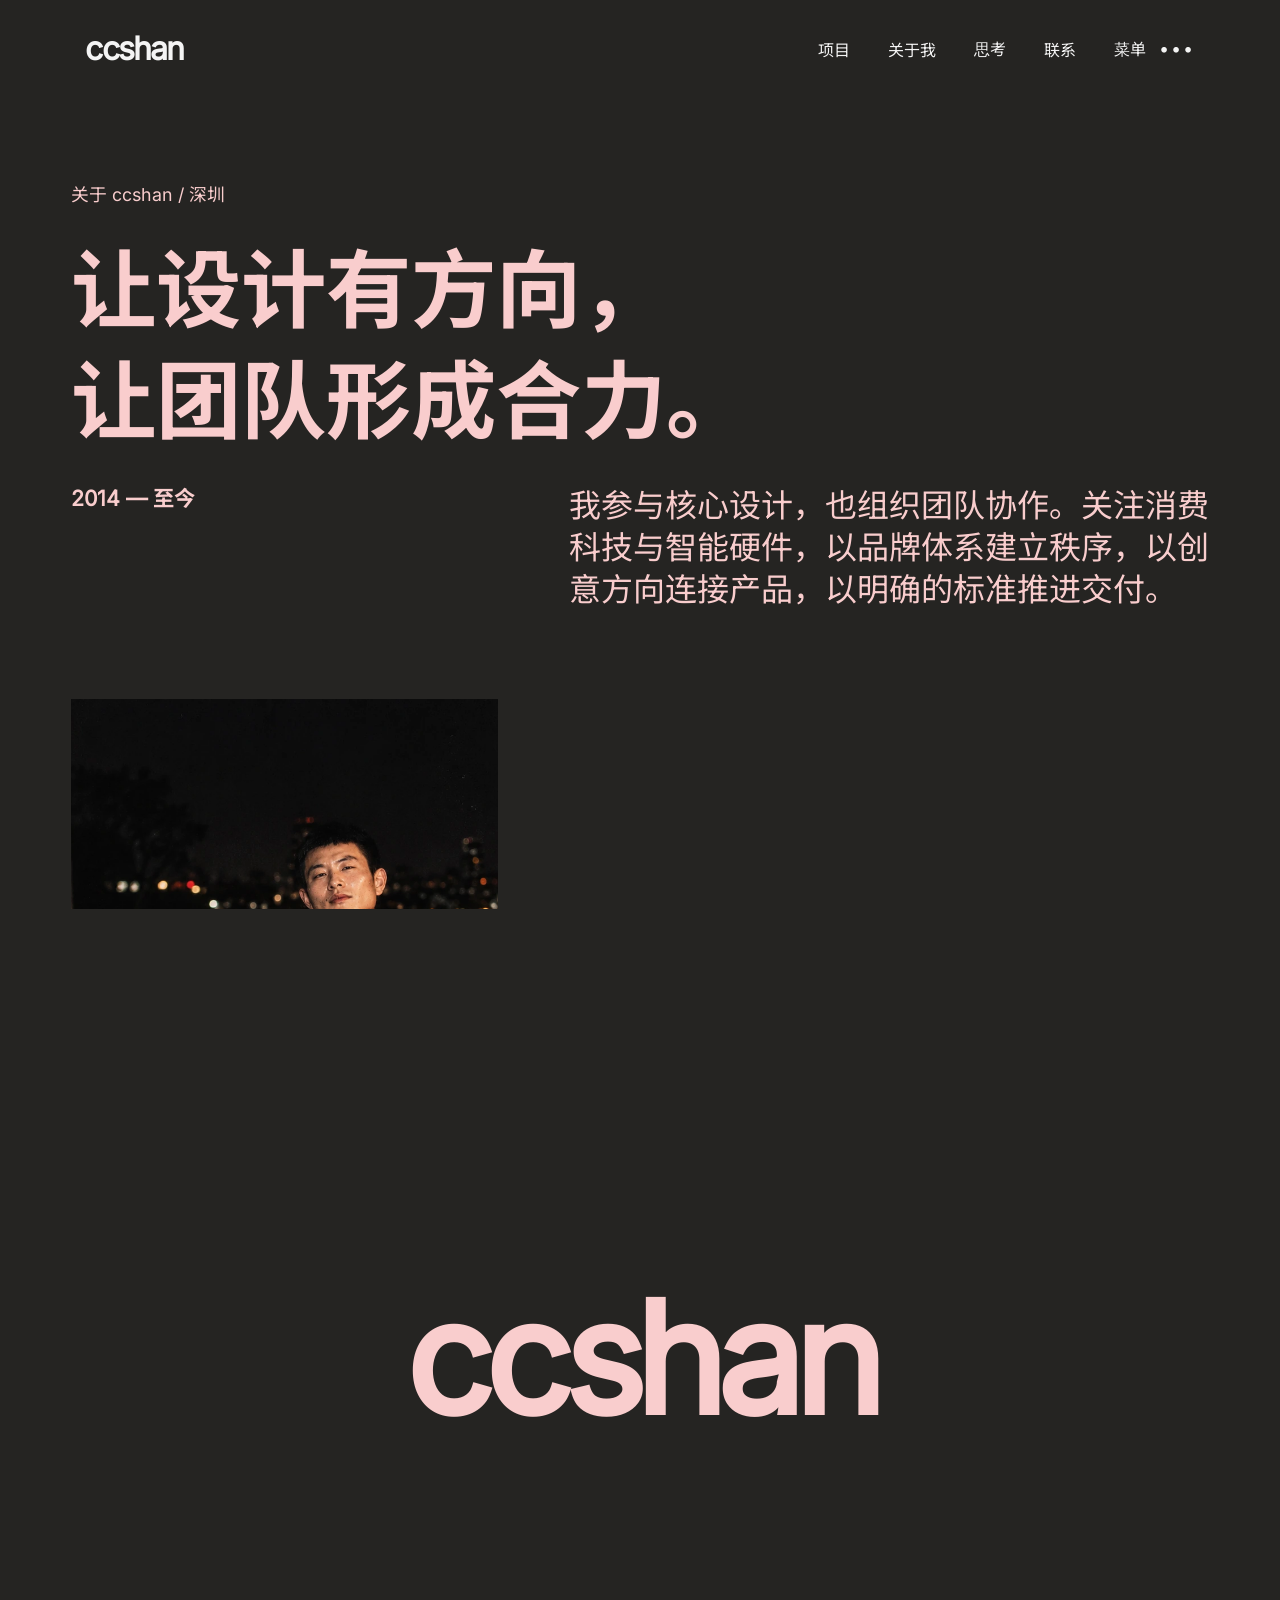
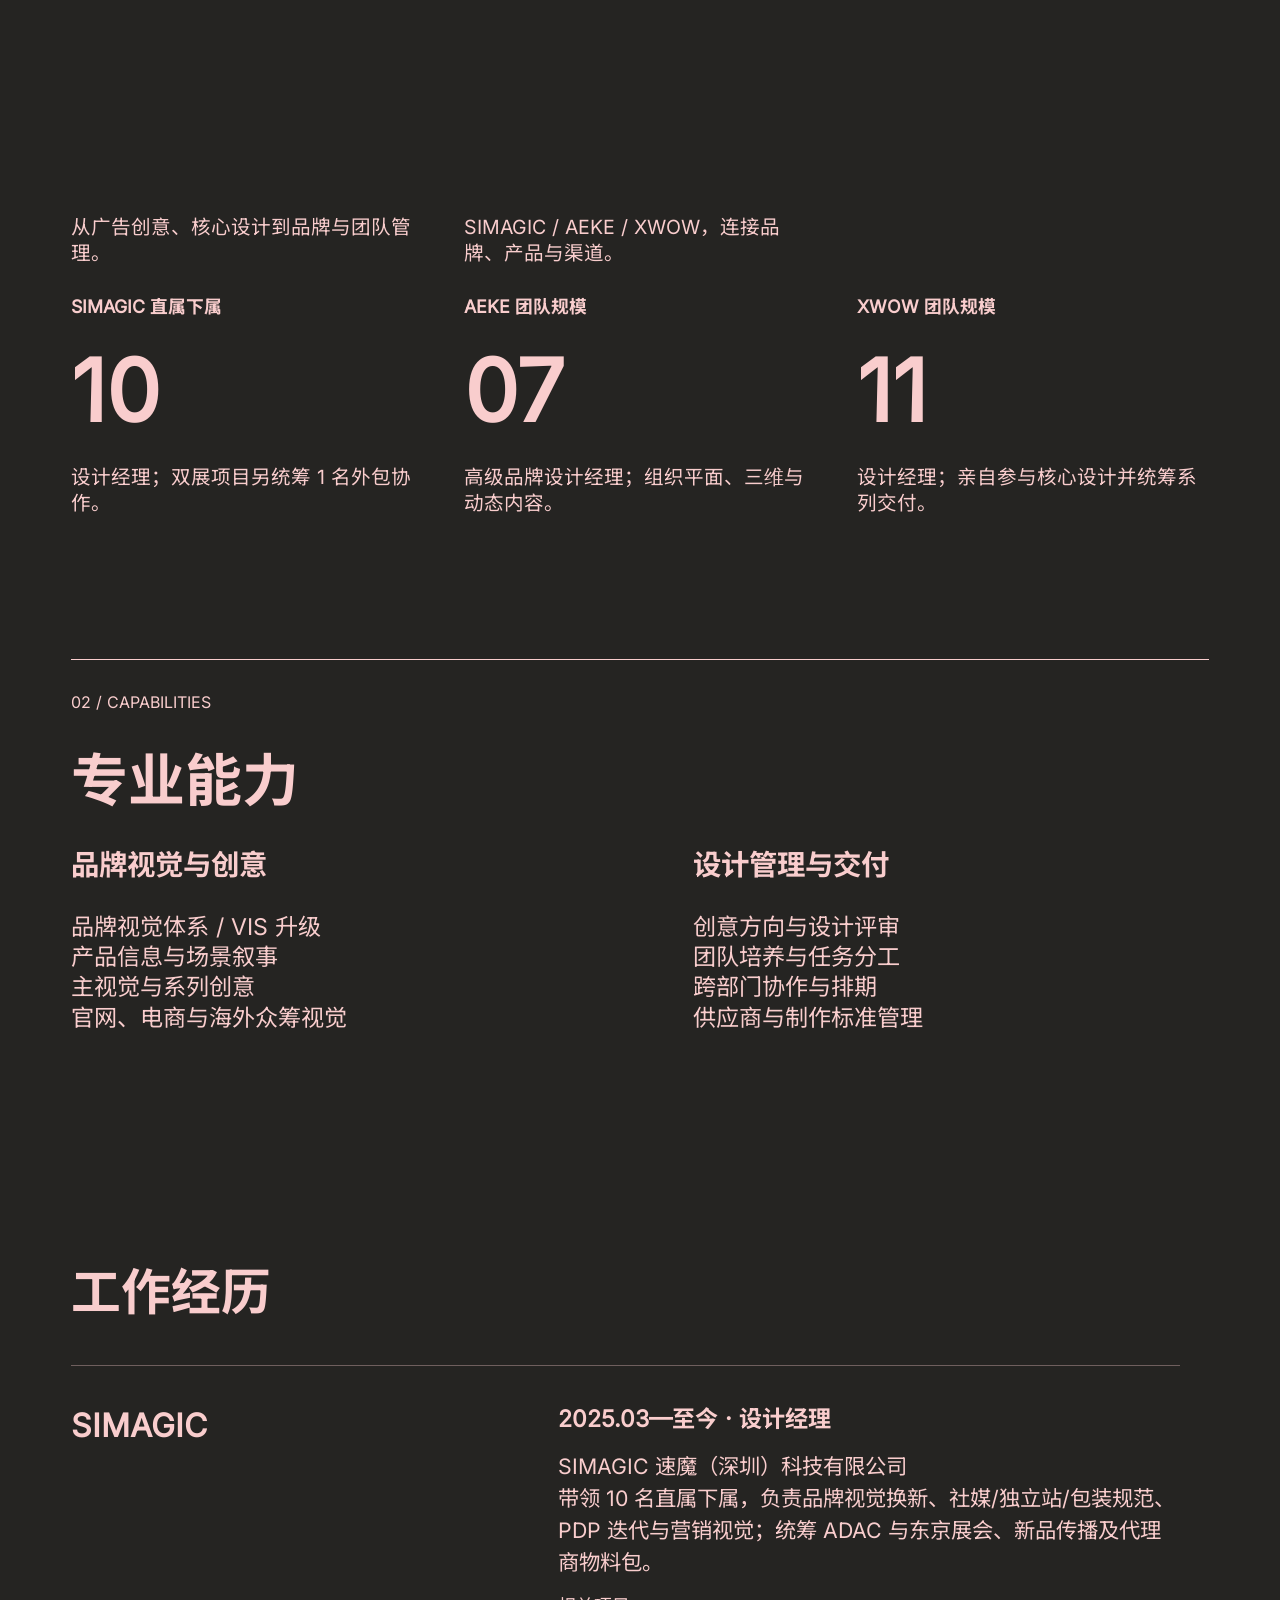
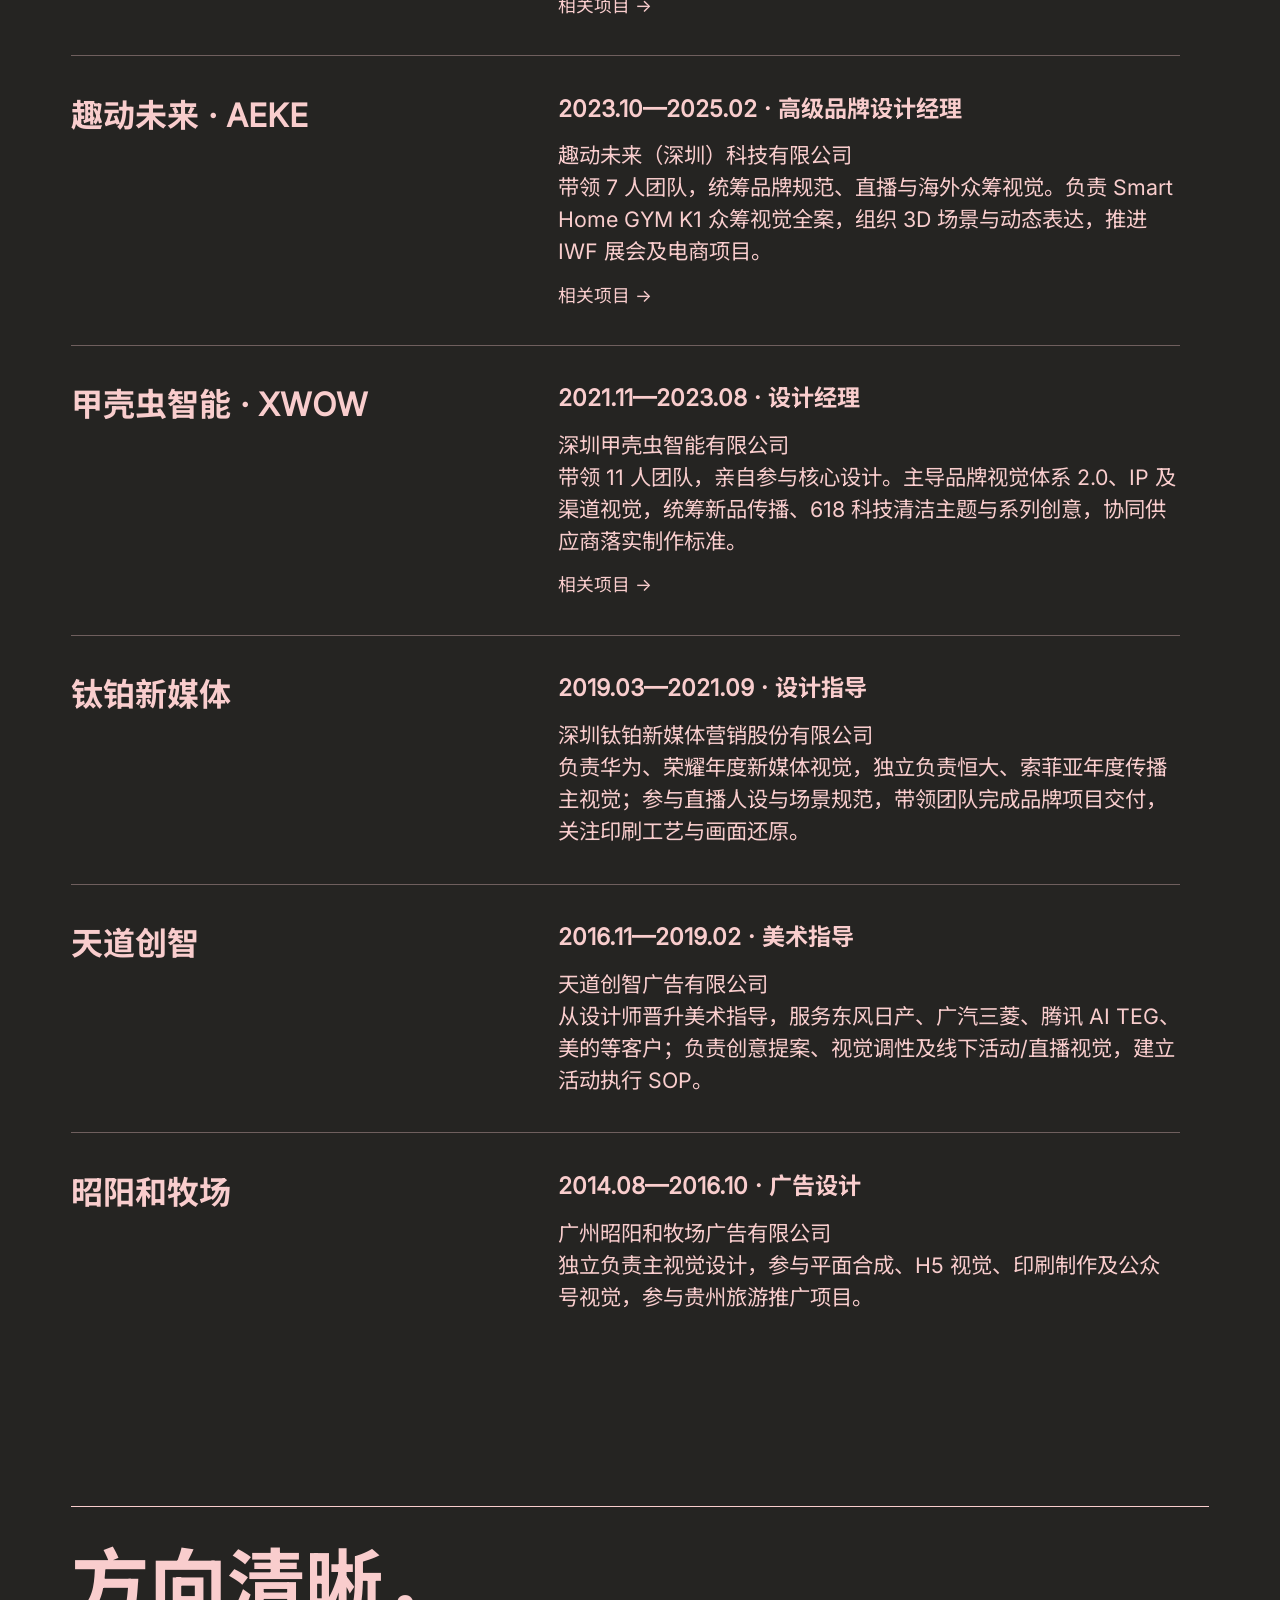
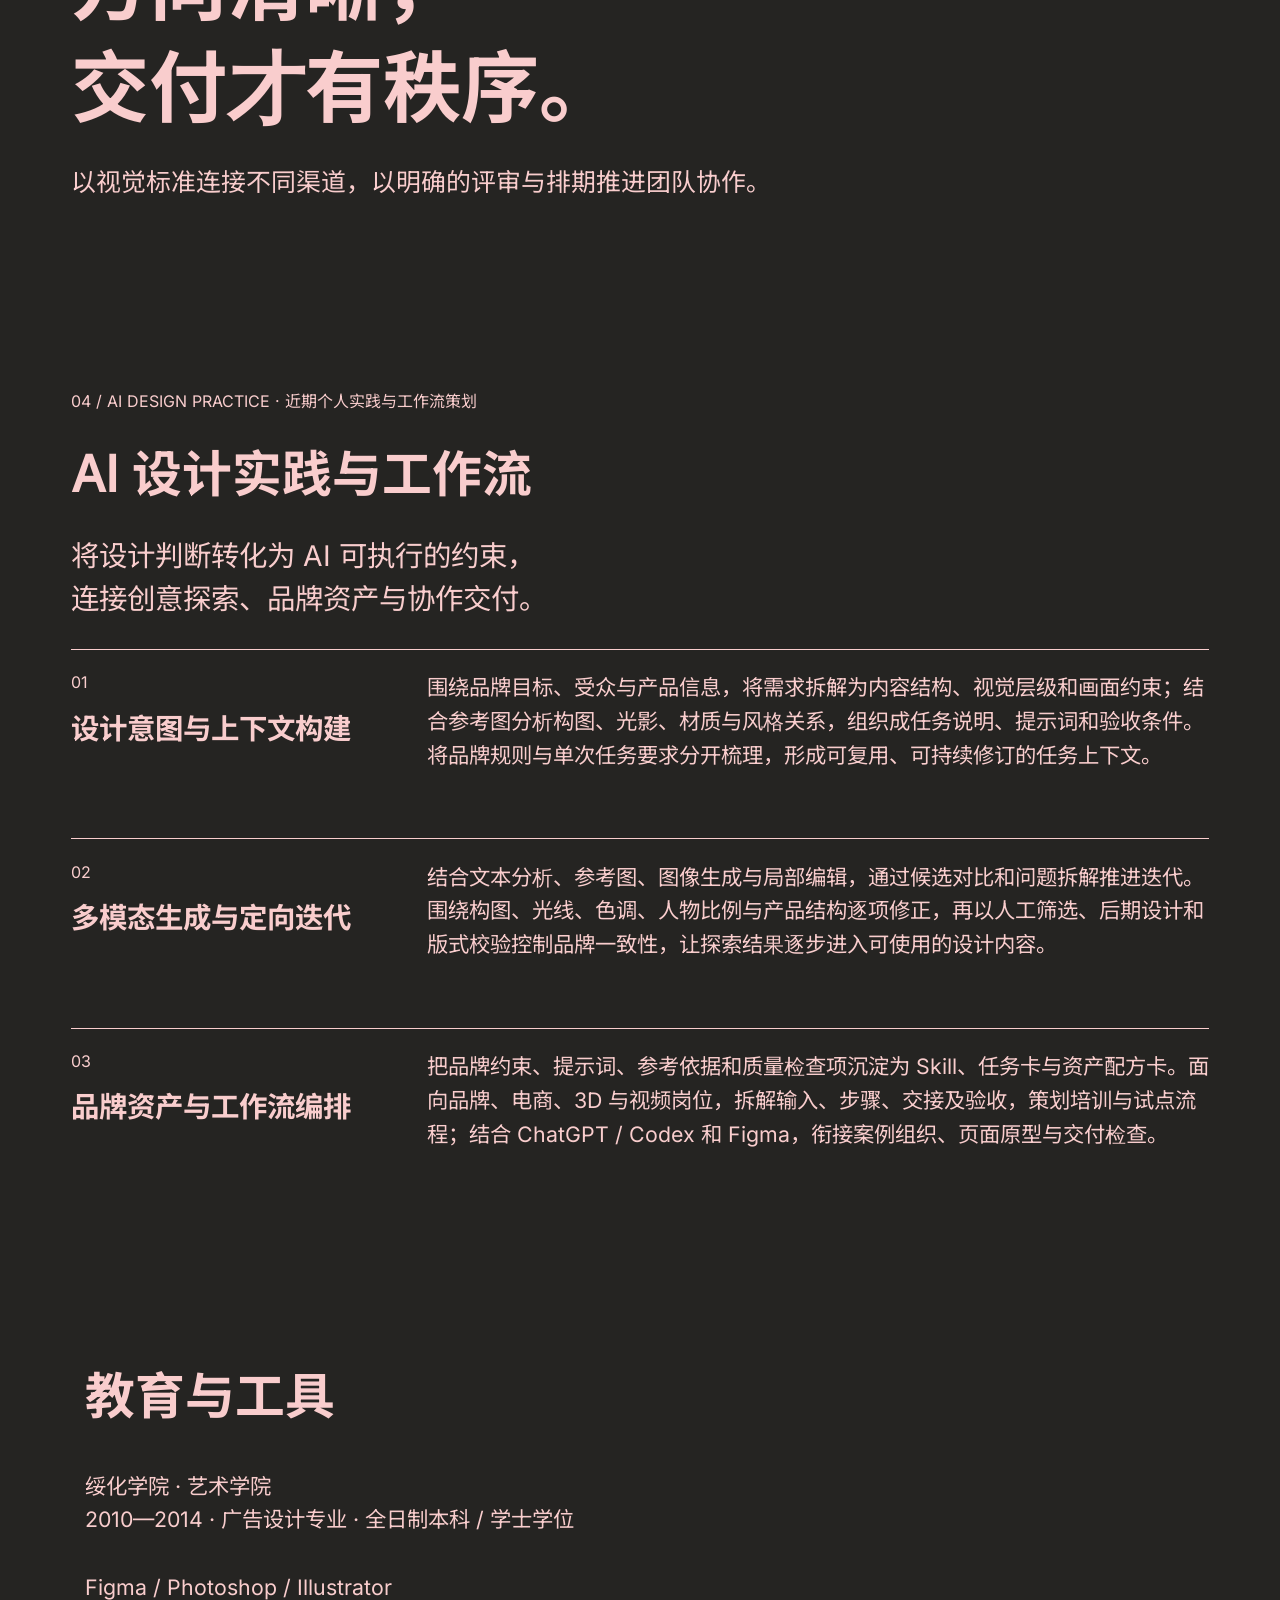
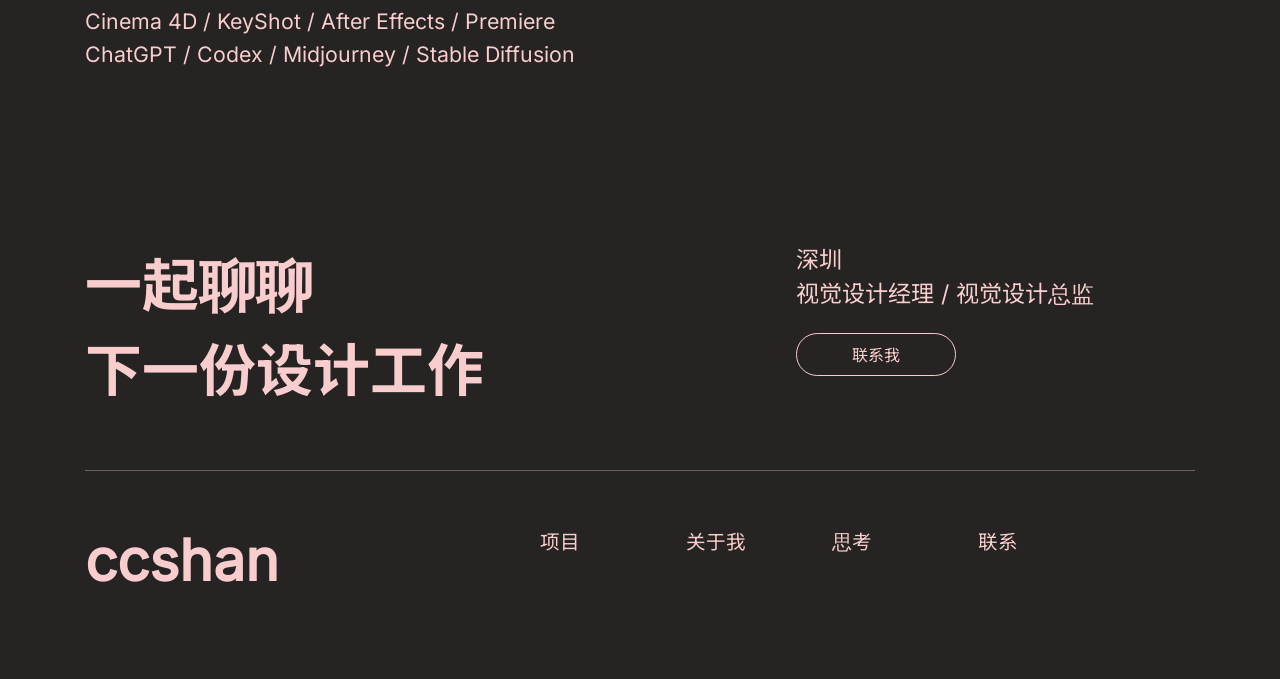
==== about/index.html @ 6b9c435c "Publish ccshan portfolio from approved Figma design" ====
<!doctype html><html lang="zh-CN"><head><meta charset="utf-8"><meta name="viewport" content="width=device-width,initial-scale=1,viewport-fit=cover"><meta name="theme-color" content="#252422"><title>关于 ccshan｜ccshan</title><meta name="description" content="ccshan，关注消费科技与智能硬件的视觉设计经理。品牌视觉、产品叙事、核心创意与团队交付。意向城市深圳。"><link rel="icon" href="/favicon.svg" type="image/svg+xml"><link rel="preload" href="/assets/fonts/inter-variable.woff2" as="font" type="font/woff2" crossorigin><link rel="stylesheet" href="/style.css?v=4b23c805cf"><script src="/app.js?v=4b23c805cf" defer></script></head><body id="top" data-page="about" class="dark-page"><a class="skip-link" href="#main">跳到正文</a><header class="site-header"><a class="wordmark" href="/" aria-label="ccshan 首页">ccshan</a><nav aria-label="主导航"><a href="/work/">项目</a><a href="/about/">关于我</a><a href="/thinking/">思考</a><a href="/contact/">联系</a><button data-menu aria-controls="site-menu" aria-expanded="false" aria-label="打开全屏菜单">菜单 <span class="menu-dots" aria-hidden="true">•••</span></button></nav></header><main id="main"><div data-node-id="552:68" data-name="关于 / BASIC整站 / 滚动内容" class="f4888e5ae f507c28c0 f60fbb771 f8dddea07 f60541e1e fd89972fe f48bd3940 layout-column page-content"><div data-node-id="577:2" data-name="ABOUT / 个人立场" class="f0f92246a f507c28c0 f60fbb771 f8dddea07 f483145a9 f60541e1e f08b04966 f03c580a9 f7a1aebc5 ffb3854a7 fd89972fe f012fbd12 fdb1d69f0 f6f8dc559 layout-column section"><p data-node-id="577:3" data-name="" class="f31230cd3 f8ecebc9f f6b319aaf fd89972fe f012fbd12 ff5691251 f2b4107f3 reveal">关于 ccshan / 深圳</p><h1 data-node-id="577:4" data-name="" class="f30675ca1 f69450ef1 fd6b7ed77 fd89972fe f012fbd12 f9ec70e75 f2b4107f3 reveal"><p class="fb4e91657 f5a4fd449 reveal">让设计有方向，</p><p class="fb4e91657 reveal">让团队形成合力。</p></h1><div data-node-id="577:5" data-name="个人介绍" class="f507c28c0 f60fbb771 fd6db0d0d f60541e1e f08b04966 fd89972fe f012fbd12 f2b4107f3 layout-row"><p data-node-id="577:6" data-name="" class="f30675ca1 f69450ef1 f933046f7 fd89972fe f012fbd12 f948ac89b fdc45d79c reveal">2014 — 至今</p><p data-node-id="577:7" data-name="" class="f31230cd3 f8ecebc9f f60d0b74c fd89972fe f012fbd12 fc428d9b8 feb298f05 reveal">我参与核心设计，也组织团队协作。关注消费科技与智能硬件，以品牌体系建立秩序，以创意方向连接产品，以明确的标准推进交付。</p></div></div><div data-node-id="577:8" data-name="人物与项目" class="f507c28c0 f60fbb771 f483145a9 f3960ffc2 f08b04966 fc2c431b6 ffb3854a7 fd89972fe f012fbd12 f6f8dc559 layout-row section responsive-row"><div data-node-id="577:9" data-name="ccshan / 本人照片" class="f507c28c0 f60fbb771 f8dddea07 f483145a9 f60541e1e f86843cf1 f08b04966 fd89972fe f012fbd12 fca05926c layout-column"><div data-node-id="552:253" data-name="个人照片" class="f3a83b4b3 fd89972fe f012fbd12 fca05926c image-frame"><img src="/assets/figma/current-d99c60dd8fbbf355.webp" alt="个人照片" loading="lazy" decoding="async" class="fda4dbfbc f7b7df044 f2191c145 f7d85d0c2 fa4326536 f48bd3940 native-image"></div><p data-node-id="577:10" data-name="" class="f0f92246a f31230cd3 f8ecebc9f fc3dc1309 fd89972fe f012fbd12 fdf754f77 fdb1d69f0 fca05926c reveal">ccshan / 个人照片</p></div><div data-node-id="577:11" data-name="设计实践片段" class="f507c28c0 f60fbb771 f8dddea07 f60541e1e f08b04966 fd89972fe f012fbd12 fdb82ac18 layout-column"><div data-node-id="577:13" data-name="" class="f0f92246a f30675ca1 f69450ef1 fd6b7ed77 fd89972fe f012fbd12 fc428d9b8 fdb1d69f0 fdb82ac18"><p class="f60d0b74c f5a4fd449 reveal">消费科技与智能硬件</p><p class="f60d0b74c reveal">视觉设计与设计管理</p></div></div></div><div data-node-id="577:14" data-name="个人概览 / Snapshot" class="f507c28c0 f60fbb771 f8dddea07 f483145a9 f60541e1e f08b04966 ffb3854a7 f16456ff8 fd89972fe f012fbd12 f6f8dc559 layout-column section"><div data-node-id="577:15" data-name="01 / SNAPSHOT" class="f507c28c0 f60fbb771 f8dddea07 f8a38eb57 f60541e1e f08b04966 fd89972fe f012fbd12 f2b4107f3 layout-column"><div data-node-id="577:16" data-name="章节分隔" class="fa897aee9 faea61608 fd89972fe f012fbd12 f2b4107f3 chapter-label"></div><p data-node-id="577:17" data-name="" class="f0f92246a f6ca14e6c f8ecebc9f f294c8f0b f4bee8b56 fd89972fe f012fbd12 f7984cf1c fdb1d69f0 f2b4107f3 reveal">01 / SNAPSHOT</p><p data-node-id="577:18" data-name="" class="f0f92246a f30675ca1 f69450ef1 f3d9cf33b fd89972fe f012fbd12 f4ff26312 fdb1d69f0 f2b4107f3 reveal">经历概览</p></div><div data-node-id="577:19" data-name="经历概览 / 指标行" class="f0f92246a f507c28c0 f60fbb771 fc0010d94 f60541e1e f08b04966 fd89972fe f012fbd12 fdb1d69f0 f2b4107f3 layout-row"><div data-node-id="577:20" data-name="年品牌视觉与广告经验" class="f507c28c0 f60fbb771 f8dddea07 f955775c5 f60541e1e f08b04966 fd89972fe f012fbd12 f16a96b4c layout-column"><p data-node-id="577:21" data-name="" class="f30675ca1 f69450ef1 f6b319aaf fd89972fe f012fbd12 ff5691251 f16a96b4c reveal">年品牌视觉与广告经验</p><p data-node-id="577:22" data-name="" class="ffe165702 f69450ef1 fb4e91657 f4bee8b56 fd89972fe f012fbd12 f9ec70e75 f16a96b4c reveal">10+</p><p data-node-id="577:23" data-name="" class="f31230cd3 f8ecebc9f f8bee531b fd89972fe f012fbd12 f665eebf6 f16a96b4c reveal">从广告创意、核心设计到品牌与团队管理。</p></div><div data-node-id="577:24" data-name="核心品牌任职" class="f507c28c0 f60fbb771 f8dddea07 f955775c5 f60541e1e f08b04966 fd89972fe f012fbd12 f16a96b4c layout-column"><p data-node-id="577:25" data-name="" class="f30675ca1 f69450ef1 f6b319aaf fd89972fe f012fbd12 ff5691251 f16a96b4c reveal">核心品牌任职</p><p data-node-id="577:26" data-name="" class="ffe165702 f69450ef1 fb4e91657 f4bee8b56 fd89972fe f012fbd12 f9ec70e75 f16a96b4c reveal">03</p><p data-node-id="577:27" data-name="" class="f31230cd3 f8ecebc9f f8bee531b fd89972fe f012fbd12 f665eebf6 f16a96b4c reveal">SIMAGIC / AEKE / XWOW，连接品牌、产品与渠道。</p></div><div data-node-id="577:28" data-name="求职意向城市" class="f507c28c0 f60fbb771 f8dddea07 f955775c5 f60541e1e f08b04966 fd89972fe f012fbd12 f16a96b4c layout-column"><p data-node-id="577:29" data-name="" class="f30675ca1 f69450ef1 f6b319aaf fd89972fe f012fbd12 ff5691251 f16a96b4c reveal">求职意向城市</p><p data-node-id="577:30" data-name="" class="f30675ca1 f69450ef1 fb4e91657 fd89972fe f012fbd12 f9ec70e75 f16a96b4c reveal">深圳</p><p data-node-id="577:31" data-name="" class="f31230cd3 f8ecebc9f f8bee531b fd89972fe f012fbd12 f665eebf6 f16a96b4c reveal">视觉设计经理 / 视觉设计总监。</p></div></div><div data-node-id="577:32" data-name="经历概览 / 指标行" class="f0f92246a f507c28c0 f60fbb771 fc0010d94 f60541e1e f08b04966 fd89972fe f012fbd12 fdb1d69f0 f2b4107f3 layout-row"><div data-node-id="577:33" data-name="SIMAGIC 直属下属" class="f507c28c0 f60fbb771 f8dddea07 f955775c5 f60541e1e f08b04966 fd89972fe f012fbd12 f16a96b4c layout-column"><p data-node-id="577:34" data-name="" class="f30675ca1 f69450ef1 f6b319aaf fd89972fe f012fbd12 ff5691251 f16a96b4c reveal">SIMAGIC 直属下属</p><p data-node-id="577:35" data-name="" class="ffe165702 f69450ef1 fb4e91657 f4bee8b56 fd89972fe f012fbd12 f9ec70e75 f16a96b4c reveal">10</p><p data-node-id="577:36" data-name="" class="f31230cd3 f8ecebc9f f8bee531b fd89972fe f012fbd12 f665eebf6 f16a96b4c reveal">设计经理；双展项目另统筹 1 名外包协作。</p></div><div data-node-id="577:37" data-name="AEKE 团队规模" class="f507c28c0 f60fbb771 f8dddea07 f955775c5 f60541e1e f08b04966 fd89972fe f012fbd12 f16a96b4c layout-column"><p data-node-id="577:38" data-name="" class="f30675ca1 f69450ef1 f6b319aaf fd89972fe f012fbd12 ff5691251 f16a96b4c reveal">AEKE 团队规模</p><p data-node-id="577:39" data-name="" class="ffe165702 f69450ef1 fb4e91657 f4bee8b56 fd89972fe f012fbd12 f9ec70e75 f16a96b4c reveal">07</p><p data-node-id="577:40" data-name="" class="f31230cd3 f8ecebc9f f8bee531b fd89972fe f012fbd12 f665eebf6 f16a96b4c reveal">高级品牌设计经理；组织平面、三维与动态内容。</p></div><div data-node-id="577:41" data-name="XWOW 团队规模" class="f507c28c0 f60fbb771 f8dddea07 f955775c5 f60541e1e f08b04966 fd89972fe f012fbd12 f16a96b4c layout-column"><p data-node-id="577:42" data-name="" class="f30675ca1 f69450ef1 f6b319aaf fd89972fe f012fbd12 ff5691251 f16a96b4c reveal">XWOW 团队规模</p><p data-node-id="577:43" data-name="" class="ffe165702 f69450ef1 fb4e91657 f4bee8b56 fd89972fe f012fbd12 f9ec70e75 f16a96b4c reveal">11</p><p data-node-id="577:44" data-name="" class="f31230cd3 f8ecebc9f f8bee531b fd89972fe f012fbd12 f665eebf6 f16a96b4c reveal">设计经理；亲自参与核心设计并统筹系列交付。</p></div></div></div><div data-node-id="577:45" data-name="专业能力 / Capabilities" class="f507c28c0 f60fbb771 f8dddea07 f483145a9 f60541e1e f08b04966 fb4170f5d f6a2c4538 ffb3854a7 fd89972fe f012fbd12 f6f8dc559 layout-column section"><div data-node-id="577:46" data-name="02 / CAPABILITIES" class="f507c28c0 f60fbb771 f8dddea07 f8a38eb57 f60541e1e f08b04966 fd89972fe f012fbd12 f2b4107f3 layout-column"><div data-node-id="577:47" data-name="章节分隔" class="fa897aee9 faea61608 fd89972fe f012fbd12 f2b4107f3 chapter-label"></div><p data-node-id="577:48" data-name="" class="f0f92246a f6ca14e6c f8ecebc9f f294c8f0b f4bee8b56 fd89972fe f012fbd12 f7984cf1c fdb1d69f0 f2b4107f3 reveal">02 / CAPABILITIES</p><p data-node-id="577:49" data-name="" class="f0f92246a f30675ca1 f69450ef1 f3d9cf33b fd89972fe f012fbd12 f4ff26312 fdb1d69f0 f2b4107f3 reveal">专业能力</p></div><div data-node-id="577:50" data-name="能力双列" class="f0f92246a f507c28c0 f60fbb771 f4a5fe32d f60541e1e f08b04966 fd89972fe f012fbd12 fdb1d69f0 f2b4107f3 layout-row responsive-row"><div data-node-id="577:51" data-name="品牌视觉与创意" class="f507c28c0 f60fbb771 f8dddea07 f483145a9 f60541e1e f08b04966 fd89972fe f012fbd12 f03dbd131 layout-column"><p data-node-id="577:52" data-name="" class="f30675ca1 f69450ef1 fcbcef4fe fd89972fe f012fbd12 f5e150456 f03dbd131 reveal">品牌视觉与创意</p><div data-node-id="577:53" data-name="" class="f31230cd3 f8ecebc9f fd6b7ed77 fd89972fe f012fbd12 fca5169a2 f03dbd131"><p class="fdab3e991 f5a4fd449 reveal">品牌视觉体系 / VIS 升级</p><p class="fdab3e991 f5a4fd449 reveal">产品信息与场景叙事</p><p class="fdab3e991 f5a4fd449 reveal">主视觉与系列创意</p><p class="fdab3e991 f5a4fd449 reveal">官网、电商与海外众筹视觉</p><p class="fdab3e991 reveal">社媒、包装及展会应用</p></div></div><div data-node-id="577:54" data-name="设计管理与交付" class="f507c28c0 f60fbb771 f8dddea07 f483145a9 f60541e1e f08b04966 fd89972fe f012fbd12 f03dbd131 layout-column"><p data-node-id="577:55" data-name="" class="f30675ca1 f69450ef1 fcbcef4fe fd89972fe f012fbd12 f5e150456 f03dbd131 reveal">设计管理与交付</p><div data-node-id="577:56" data-name="" class="f31230cd3 f8ecebc9f fd6b7ed77 fd89972fe f012fbd12 fca5169a2 f03dbd131"><p class="fdab3e991 f5a4fd449 reveal">创意方向与设计评审</p><p class="fdab3e991 f5a4fd449 reveal">团队培养与任务分工</p><p class="fdab3e991 f5a4fd449 reveal">跨部门协作与排期</p><p class="fdab3e991 f5a4fd449 reveal">供应商与制作标准管理</p><p class="fdab3e991 reveal">品牌资产与工作指引沉淀</p></div></div></div></div><div data-node-id="552:257" data-name="03 / 完整工作经历" class="f507c28c0 f60fbb771 f8dddea07 fb4d29faf f60541e1e ffb3854a7 fdd6266f2 fd89972fe f012fbd12 f6f8dc559 layout-column section"><p data-node-id="552:258" data-name="" class="f0f92246a f30675ca1 f69450ef1 fcbe0e8fc fd89972fe f012fbd12 f83841c76 fdb1d69f0 fc24c454e reveal">工作经历</p><div data-node-id="552:259" data-name="编辑式分隔线" class="fa897aee9 faea61608 f8199fa7d fd89972fe f012fbd12 fc24c454e"></div><div data-node-id="552:260" data-name="SIMAGIC" class="f0f92246a f507c28c0 f60fbb771 fc0010d94 f60541e1e fd89972fe f012fbd12 fdb1d69f0 fc24c454e layout-row"><p data-node-id="552:261" data-name="" class="f30675ca1 f69450ef1 fcbe0e8fc fd89972fe f012fbd12 fc428d9b8 f23600397 reveal">SIMAGIC</p><div data-node-id="552:262" data-name="设计经理" class="f507c28c0 f60fbb771 f8dddea07 f5a55dd2b f60541e1e fd89972fe f012fbd12 fe911fcdd layout-column"><p data-node-id="552:263" data-name="" class="f30675ca1 f69450ef1 fcbe0e8fc fd89972fe f012fbd12 fca5169a2 fe911fcdd reveal">2025.03—至今 · 设计经理</p><div data-node-id="552:264" data-name="" class="f31230cd3 f8ecebc9f fd6b7ed77 fd89972fe f012fbd12 f948ac89b fe911fcdd"><p class="fcbe0e8fc f5a4fd449 reveal">SIMAGIC 速魔（深圳）科技有限公司</p><p class="fcbe0e8fc reveal">带领 10 名直属下属，负责品牌视觉换新、社媒/独立站/包装规范、PDP 迭代与营销视觉；统筹 ADAC 与东京展会、新品传播及代理商物料包。</p></div><a data-node-id="552:265" data-name="" href="/work/simagic/" class="f0214b4b3 f34516836 f31230cd3 f8ecebc9f fd6b7ed77 fd89972fe f012fbd12 ff5691251 fe911fcdd interactive"><p class="fcbe0e8fc reveal">相关项目 →</p></a></div></div><div data-node-id="552:266" data-name="编辑式分隔线" class="fa897aee9 faea61608 f8199fa7d fd89972fe f012fbd12 fc24c454e"></div><div data-node-id="552:267" data-name="趣动未来 · AEKE" class="f0f92246a f507c28c0 f60fbb771 fc0010d94 f60541e1e fd89972fe f012fbd12 fdb1d69f0 fc24c454e layout-row"><p data-node-id="552:268" data-name="" class="f30675ca1 f69450ef1 fcbe0e8fc fd89972fe f012fbd12 fc428d9b8 f23600397 reveal">趣动未来 · AEKE</p><div data-node-id="552:269" data-name="高级品牌设计经理" class="f507c28c0 f60fbb771 f8dddea07 f5a55dd2b f60541e1e fd89972fe f012fbd12 fe911fcdd layout-column"><p data-node-id="552:270" data-name="" class="f30675ca1 f69450ef1 fcbe0e8fc fd89972fe f012fbd12 fca5169a2 fe911fcdd reveal">2023.10—2025.02 · 高级品牌设计经理</p><div data-node-id="552:271" data-name="" class="f31230cd3 f8ecebc9f fd6b7ed77 fd89972fe f012fbd12 f948ac89b fe911fcdd"><p class="fcbe0e8fc f5a4fd449 reveal">趣动未来（深圳）科技有限公司</p><p class="fcbe0e8fc reveal">带领 7 人团队，统筹品牌规范、直播与海外众筹视觉。负责 Smart Home GYM K1 众筹视觉全案，组织 3D 场景与动态表达，推进 IWF 展会及电商项目。</p></div><a data-node-id="552:272" data-name="" href="/work/" class="f0214b4b3 f34516836 f31230cd3 f8ecebc9f fd6b7ed77 fd89972fe f012fbd12 ff5691251 fe911fcdd interactive"><p class="fcbe0e8fc reveal">相关项目 →</p></a></div></div><div data-node-id="552:273" data-name="编辑式分隔线" class="fa897aee9 faea61608 f8199fa7d fd89972fe f012fbd12 fc24c454e"></div><div data-node-id="552:274" data-name="甲壳虫智能 · XWOW" class="f0f92246a f507c28c0 f60fbb771 fc0010d94 f60541e1e fd89972fe f012fbd12 fdb1d69f0 fc24c454e layout-row"><p data-node-id="552:275" data-name="" class="f30675ca1 f69450ef1 fcbe0e8fc fd89972fe f012fbd12 fc428d9b8 f23600397 reveal">甲壳虫智能 · XWOW</p><div data-node-id="552:276" data-name="设计经理" class="f507c28c0 f60fbb771 f8dddea07 f5a55dd2b f60541e1e fd89972fe f012fbd12 fe911fcdd layout-column"><p data-node-id="552:277" data-name="" class="f30675ca1 f69450ef1 fcbe0e8fc fd89972fe f012fbd12 fca5169a2 fe911fcdd reveal">2021.11—2023.08 · 设计经理</p><div data-node-id="552:278" data-name="" class="f31230cd3 f8ecebc9f fd6b7ed77 fd89972fe f012fbd12 f948ac89b fe911fcdd"><p class="fcbe0e8fc f5a4fd449 reveal">深圳甲壳虫智能有限公司</p><p class="fcbe0e8fc reveal">带领 11 人团队，亲自参与核心设计。主导品牌视觉体系 2.0、IP 及渠道视觉，统筹新品传播、618 科技清洁主题与系列创意，协同供应商落实制作标准。</p></div><a data-node-id="552:279" data-name="" href="/work/" class="f0214b4b3 f34516836 f31230cd3 f8ecebc9f fd6b7ed77 fd89972fe f012fbd12 ff5691251 fe911fcdd interactive"><p class="fcbe0e8fc reveal">相关项目 →</p></a></div></div><div data-node-id="562:4" data-name="编辑式分隔线" class="fa897aee9 faea61608 f8199fa7d fd89972fe f012fbd12 fc24c454e"></div><div data-node-id="562:5" data-name="钛铂新媒体" class="f0f92246a f507c28c0 f60fbb771 fc0010d94 f60541e1e fd89972fe f012fbd12 fdb1d69f0 fc24c454e layout-row"><p data-node-id="562:6" data-name="" class="f30675ca1 f69450ef1 fcbe0e8fc fd89972fe f012fbd12 fc428d9b8 f23600397 reveal">钛铂新媒体</p><div data-node-id="562:7" data-name="设计经理" class="f507c28c0 f60fbb771 f8dddea07 f5a55dd2b f60541e1e fd89972fe f012fbd12 fe911fcdd layout-column"><p data-node-id="562:8" data-name="" class="f30675ca1 f69450ef1 fcbe0e8fc fd89972fe f012fbd12 fca5169a2 fe911fcdd reveal">2019.03—2021.09 · 设计指导</p><div data-node-id="562:9" data-name="" class="f31230cd3 f8ecebc9f fd6b7ed77 fd89972fe f012fbd12 f948ac89b fe911fcdd"><p class="fcbe0e8fc f5a4fd449 reveal">深圳钛铂新媒体营销股份有限公司</p><p class="fcbe0e8fc reveal">负责华为、荣耀年度新媒体视觉，独立负责恒大、索菲亚年度传播主视觉；参与直播人设与场景规范，带领团队完成品牌项目交付，关注印刷工艺与画面还原。</p></div></div></div><div data-node-id="562:11" data-name="编辑式分隔线" class="fa897aee9 faea61608 f8199fa7d fd89972fe f012fbd12 fc24c454e"></div><div data-node-id="562:12" data-name="天道创智" class="f0f92246a f507c28c0 f60fbb771 fc0010d94 f60541e1e fd89972fe f012fbd12 fdb1d69f0 fc24c454e layout-row"><p data-node-id="562:13" data-name="" class="f30675ca1 f69450ef1 fcbe0e8fc fd89972fe f012fbd12 fc428d9b8 f23600397 reveal">天道创智</p><div data-node-id="562:14" data-name="设计经理" class="f507c28c0 f60fbb771 f8dddea07 f5a55dd2b f60541e1e fd89972fe f012fbd12 fe911fcdd layout-column"><p data-node-id="562:15" data-name="" class="f30675ca1 f69450ef1 fcbe0e8fc fd89972fe f012fbd12 fca5169a2 fe911fcdd reveal">2016.11—2019.02 · 美术指导</p><div data-node-id="562:16" data-name="" class="f31230cd3 f8ecebc9f fd6b7ed77 fd89972fe f012fbd12 f948ac89b fe911fcdd"><p class="fcbe0e8fc f5a4fd449 reveal">天道创智广告有限公司</p><p class="fcbe0e8fc reveal">从设计师晋升美术指导，服务东风日产、广汽三菱、腾讯 AI TEG、美的等客户；负责创意提案、视觉调性及线下活动/直播视觉，建立活动执行 SOP。</p></div></div></div><div data-node-id="562:18" data-name="编辑式分隔线" class="fa897aee9 faea61608 f8199fa7d fd89972fe f012fbd12 fc24c454e"></div><div data-node-id="562:19" data-name="昭阳和牧场" class="f0f92246a f507c28c0 f60fbb771 fc0010d94 f60541e1e fd89972fe f012fbd12 fdb1d69f0 fc24c454e layout-row"><p data-node-id="562:20" data-name="" class="f30675ca1 f69450ef1 fcbe0e8fc fd89972fe f012fbd12 fc428d9b8 f23600397 reveal">昭阳和牧场</p><div data-node-id="562:21" data-name="设计经理" class="f507c28c0 f60fbb771 f8dddea07 f5a55dd2b f60541e1e fd89972fe f012fbd12 fe911fcdd layout-column"><p data-node-id="562:22" data-name="" class="f30675ca1 f69450ef1 fcbe0e8fc fd89972fe f012fbd12 fca5169a2 fe911fcdd reveal">2014.08—2016.10 · 广告设计</p><div data-node-id="562:23" data-name="" class="f31230cd3 f8ecebc9f fd6b7ed77 fd89972fe f012fbd12 f948ac89b fe911fcdd"><p class="fcbe0e8fc f5a4fd449 reveal">广州昭阳和牧场广告有限公司</p><p class="fcbe0e8fc reveal">独立负责主视觉设计，参与平面合成、H5 视觉、印刷制作及公众号视觉，参与贵州旅游推广项目。</p></div></div></div></div><div data-node-id="577:57" data-name="工作方式 / 设计原则" class="f507c28c0 f60fbb771 f8dddea07 f483145a9 f60541e1e f08b04966 ffb3854a7 f16456ff8 fd89972fe f012fbd12 f6f8dc559 layout-column section"><div data-node-id="577:58" data-name="章节分隔" class="fa897aee9 faea61608 fd89972fe f012fbd12 f2b4107f3 chapter-label"></div><div data-node-id="577:59" data-name="" class="f0f92246a f30675ca1 f69450ef1 fd6b7ed77 fd89972fe f012fbd12 f9d9b1a1e fdb1d69f0 f2b4107f3"><p class="fa2fe20af f5a4fd449 reveal">方向清晰，</p><p class="fa2fe20af reveal">交付才有秩序。</p></div><p data-node-id="577:60" data-name="" class="f0f92246a f31230cd3 f8ecebc9f f20c60294 fd89972fe f012fbd12 f5339d8f5 fdb1d69f0 f740dd107 reveal">以视觉标准连接不同渠道，以明确的评审与排期推进团队协作。</p></div><div data-node-id="562:28" data-name="04 / AI 设计实践与工作流 / 目标、方法与协作" class="f507c28c0 f60fbb771 f8dddea07 f483145a9 f60541e1e ffb3854a7 fdd6266f2 fd89972fe f012fbd12 f6f8dc559 layout-column section"><p data-node-id="625:53" data-name="" class="f0f92246a f31230cd3 f8ecebc9f f6b319aaf fd89972fe f012fbd12 f7984cf1c fdb1d69f0 f2b4107f3 reveal">04 / AI DESIGN PRACTICE · 近期个人实践与工作流策划</p><p data-node-id="562:29" data-name="" class="f0f92246a f30675ca1 f69450ef1 fa831e7af fd89972fe f012fbd12 f83841c76 fdb1d69f0 f2b4107f3 reveal">AI 设计实践与工作流</p><div data-node-id="562:30" data-name="" class="f0f92246a f31230cd3 f8ecebc9f fd6b7ed77 fd89972fe f012fbd12 f5e150456 fdb1d69f0 fdc49ae5d"><p class="fdf289bf8 f5a4fd449 reveal">将设计判断转化为 AI 可执行的约束，</p><p class="fdf289bf8 reveal">连接创意探索、品牌资产与协作交付。</p></div><div data-node-id="625:54" data-name="围绕目标探索" class="f507c28c0 f60fbb771 f8dddea07 fcb8a78c0 f60541e1e f08b04966 fd89972fe f012fbd12 f2b4107f3 layout-column"><div data-node-id="625:55" data-name="实践分隔" class="fa897aee9 faea61608 fd89972fe f012fbd12 f2b4107f3"></div><div data-node-id="625:56" data-name="01 / 围绕目标探索" class="f0f92246a f507c28c0 f60fbb771 f8b24824b f60541e1e f08b04966 fd89972fe f012fbd12 fdb1d69f0 f2b4107f3 layout-row"><div data-node-id="625:57" data-name="实践主题" class="f507c28c0 f60fbb771 f8dddea07 f5a55dd2b f60541e1e f08b04966 fd89972fe f012fbd12 f57f3afcd layout-column"><p data-node-id="625:58" data-name="" class="f31230cd3 f8ecebc9f f6b319aaf fd89972fe f012fbd12 f7984cf1c f57f3afcd reveal">01</p><p data-node-id="625:59" data-name="" class="f30675ca1 f69450ef1 f53a614a5 fd89972fe f012fbd12 f5e150456 f57f3afcd reveal">设计意图与上下文构建</p></div><div data-node-id="625:60" data-name="方法与产出" class="f507c28c0 f60fbb771 f8dddea07 f31230cd3 f8ecebc9f f5a55dd2b f60541e1e f08b04966 fd89972fe f012fbd12 f65f1b3f2 layout-column"><p data-node-id="625:61" data-name="" class="ff36db923 fd89972fe f012fbd12 f948ac89b f65f1b3f2 reveal">围绕品牌目标、受众与产品信息，将需求拆解为内容结构、视觉层级和画面约束；结合参考图分析构图、光影、材质与风格关系，组织成任务说明、提示词和验收条件。将品牌规则与单次任务要求分开梳理，形成可复用、可持续修订的任务上下文。</p><p data-node-id="625:62" data-name="" class="f6b319aaf fd89972fe f012fbd12 f7984cf1c f65f1b3f2 reveal">方法 / 需求拆解 · 参考解析 · 提示词与验收条件</p></div></div></div><div data-node-id="625:63" data-name="把经验沉淀为方法" class="f507c28c0 f60fbb771 f8dddea07 fcb8a78c0 f60541e1e f08b04966 fd89972fe f012fbd12 f2b4107f3 layout-column"><div data-node-id="625:64" data-name="实践分隔" class="fa897aee9 faea61608 fd89972fe f012fbd12 f2b4107f3"></div><div data-node-id="625:65" data-name="02 / 把经验沉淀为方法" class="f0f92246a f507c28c0 f60fbb771 f8b24824b f60541e1e f08b04966 fd89972fe f012fbd12 fdb1d69f0 f2b4107f3 layout-row"><div data-node-id="625:66" data-name="实践主题" class="f507c28c0 f60fbb771 f8dddea07 f5a55dd2b f60541e1e f08b04966 fd89972fe f012fbd12 f57f3afcd layout-column"><p data-node-id="625:67" data-name="" class="f31230cd3 f8ecebc9f f6b319aaf fd89972fe f012fbd12 f7984cf1c f57f3afcd reveal">02</p><p data-node-id="625:68" data-name="" class="f30675ca1 f69450ef1 f53a614a5 fd89972fe f012fbd12 f5e150456 f57f3afcd reveal">多模态生成与定向迭代</p></div><div data-node-id="625:69" data-name="方法与产出" class="f507c28c0 f60fbb771 f8dddea07 f31230cd3 f8ecebc9f f5a55dd2b f60541e1e f08b04966 fd89972fe f012fbd12 f65f1b3f2 layout-column"><p data-node-id="625:70" data-name="" class="ff36db923 fd89972fe f012fbd12 f948ac89b f65f1b3f2 reveal">结合文本分析、参考图、图像生成与局部编辑，通过候选对比和问题拆解推进迭代。围绕构图、光线、色调、人物比例与产品结构逐项修正，再以人工筛选、后期设计和版式校验控制品牌一致性，让探索结果逐步进入可使用的设计内容。</p><p data-node-id="625:71" data-name="" class="f6b319aaf fd89972fe f012fbd12 f7984cf1c f65f1b3f2 reveal">方法 / 多模态协作 · 分项迭代 · 人工评审</p></div></div></div><div data-node-id="625:72" data-name="把方法接入协作" class="f507c28c0 f60fbb771 f8dddea07 fcb8a78c0 f60541e1e f08b04966 fd89972fe f012fbd12 f2b4107f3 layout-column"><div data-node-id="625:73" data-name="实践分隔" class="fa897aee9 faea61608 fd89972fe f012fbd12 f2b4107f3"></div><div data-node-id="625:74" data-name="03 / 把方法接入协作" class="f0f92246a f507c28c0 f60fbb771 f8b24824b f60541e1e f08b04966 fd89972fe f012fbd12 fdb1d69f0 f2b4107f3 layout-row"><div data-node-id="625:75" data-name="实践主题" class="f507c28c0 f60fbb771 f8dddea07 f5a55dd2b f60541e1e f08b04966 fd89972fe f012fbd12 f57f3afcd layout-column"><p data-node-id="625:76" data-name="" class="f31230cd3 f8ecebc9f f6b319aaf fd89972fe f012fbd12 f7984cf1c f57f3afcd reveal">03</p><p data-node-id="625:77" data-name="" class="f30675ca1 f69450ef1 f53a614a5 fd89972fe f012fbd12 f5e150456 f57f3afcd reveal">品牌资产与工作流编排</p></div><div data-node-id="625:78" data-name="方法与产出" class="f507c28c0 f60fbb771 f8dddea07 f31230cd3 f8ecebc9f f5a55dd2b f60541e1e f08b04966 fd89972fe f012fbd12 f65f1b3f2 layout-column"><p data-node-id="625:79" data-name="" class="ff36db923 fd89972fe f012fbd12 f948ac89b f65f1b3f2 reveal">把品牌约束、提示词、参考依据和质量检查项沉淀为 Skill、任务卡与资产配方卡。面向品牌、电商、3D 与视频岗位，拆解输入、步骤、交接及验收，策划培训与试点流程；结合 ChatGPT / Codex 和 Figma，衔接案例组织、页面原型与交付检查。</p><p data-node-id="625:80" data-name="" class="f6b319aaf fd89972fe f012fbd12 f7984cf1c f65f1b3f2 reveal">已有产出 / 作品集专属 Skill · 可编辑 Figma 原型 · AI 上手与品牌资产工作流文档</p></div></div></div></div><div data-node-id="562:25" data-name="05 / 教育与工具" class="f0f92246a f507c28c0 f60fbb771 f8dddea07 fb4d29faf f60541e1e f40a0208d fd89972fe f012fbd12 fdb1d69f0 f6f8dc559 layout-column section"><p data-node-id="562:26" data-name="" class="f30675ca1 f69450ef1 fcbe0e8fc fd89972fe f012fbd12 f83841c76 fc24c454e reveal">教育与工具</p><div data-node-id="562:27" data-name="" class="f31230cd3 f8ecebc9f fd6b7ed77 fd89972fe f012fbd12 f948ac89b fc24c454e fa2edcb1a"><p class="ff36db923 f5a4fd449 reveal">绥化学院 · 艺术学院</p><p class="ff36db923 f5a4fd449 reveal">2010—2014 · 广告设计专业 · 全日制本科 / 学士学位</p><p class="ff36db923 f5a4fd449 reveal">​</p><p class="ff36db923 f5a4fd449 reveal">Figma / Photoshop / Illustrator</p><p class="ff36db923 f5a4fd449 reveal">Cinema 4D / KeyShot / After Effects / Premiere</p><p class="ff36db923 reveal">ChatGPT / Codex / Midjourney / Stable Diffusion</p></div></div><footer data-node-id="552:283" data-name="整站页尾 / 联系与导航" class="f4888e5ae f507c28c0 f60fbb771 f8dddea07 f58dfb5c9 f60541e1e f40a0208d fd89972fe f012fbd12 f6f8dc559 layout-column section site-footer"><div data-node-id="552:284" data-name="联系主张" class="f507c28c0 f60fbb771 f58dfb5c9 f60541e1e fd89972fe f012fbd12 fc24c454e layout-row"><div data-node-id="552:285" data-name="" class="f0f92246a f30675ca1 f69450ef1 fd6b7ed77 fd89972fe f012fbd12 f4ff26312 fdb1d69f0 f041d1e3b"><p class="fcbe0e8fc f5a4fd449 reveal">一起聊聊</p><p class="fcbe0e8fc reveal">下一份设计工作</p></div><div data-node-id="552:286" data-name="岗位与联系" class="f507c28c0 f60fbb771 f8dddea07 fcb8a78c0 f60541e1e fd89972fe f012fbd12 fab67b36c layout-column"><div data-node-id="552:287" data-name="" class="f0f92246a f31230cd3 f8ecebc9f fd6b7ed77 fd89972fe f012fbd12 fca5169a2 fdb1d69f0 fab67b36c"><p class="fcbe0e8fc f5a4fd449 reveal">深圳</p><p class="fcbe0e8fc reveal">视觉设计经理 / 视觉设计总监</p></div><a data-node-id="552:288" data-name="联系我" href="/contact/" class="fca6bcd4b feba14ce3 fba4c5089 f507c28c0 f34516836 f60fbb771 ff06c5be9 f3960ffc2 f86843cf1 fd89972fe f4c901ed9 f012fbd12 f4404fd87 interactive layout-row"><p data-node-id="552:289" data-name="" class="f0f92246a f31230cd3 f8ecebc9f fcbe0e8fc fd89972fe f012fbd12 f7984cf1c fdb1d69f0 fca6bf630 f0458b5d7 reveal">联系我</p></a></div></div><div data-node-id="552:290" data-name="编辑式分隔线" class="fa897aee9 faea61608 f8199fa7d fd89972fe f012fbd12 fc24c454e"></div><div data-node-id="552:291" data-name="页尾站点导航" class="f0f92246a f507c28c0 f60fbb771 f58dfb5c9 f60541e1e fd89972fe f012fbd12 fdb1d69f0 fc24c454e layout-row"><a data-node-id="552:292" data-name="" href="/" class="f0214b4b3 f34516836 ffe165702 f69450ef1 fd6b7ed77 f4bee8b56 fd89972fe f012fbd12 f4ff26312 fab67b36c interactive"><p class="fb96efd3a reveal">ccshan</p></a><div data-node-id="552:293" data-name="站点索引" class="f507c28c0 f60fbb771 f31230cd3 f8ecebc9f fcb8a78c0 f60541e1e fd89972fe f012fbd12 f665eebf6 f041d1e3b layout-row"><a data-node-id="552:294" data-name="" href="/work/" class="f0214b4b3 f34516836 fd6b7ed77 fd89972fe f012fbd12 f3efc998f interactive"><p class="fcbe0e8fc reveal">项目</p></a><a data-node-id="552:295" data-name="" href="/about/" class="fcbe0e8fc fd89972fe f012fbd12 f3efc998f">关于我</a><a data-node-id="552:296" data-name="" href="/thinking/" class="f0214b4b3 f34516836 fd6b7ed77 fd89972fe f012fbd12 f3efc998f interactive"><p class="fcbe0e8fc reveal">思考</p></a><a data-node-id="552:297" data-name="" href="/contact/" class="f0214b4b3 f34516836 fd6b7ed77 fd89972fe f012fbd12 f3efc998f interactive"><p class="fcbe0e8fc reveal">联系</p></a></div></div></footer></div></main><dialog id="site-menu" class="site-menu figma-menu" aria-label="全屏导航"><div class="menu-top"><a href="/" data-node-id="552:388">ccshan</a><button data-close data-node-id="554:3">关闭菜单</button></div><nav class="menu-links" aria-label="网站导航"><a href="/work/" data-node-id="552:389">项目</a><a href="/about/" data-node-id="552:390">关于我</a><a href="/thinking/" data-node-id="552:391">思考</a><a href="/contact/" data-node-id="552:392">联系</a></nav><a class="menu-home" href="/" data-node-id="552:393">返回首页</a></dialog><dialog class="reel-dialog" aria-label="作品视频"><div class="dialog-bar"><span>ccshan / PROJECT FILM</span><button data-close>关闭 ×</button></div><video controls playsinline preload="none"></video></dialog><dialog class="lightbox" aria-label="作品大图"><div class="dialog-bar"><span class="lightbox-label">作品原图</span><div><button class="zoom-button" aria-pressed="false">原尺寸</button><button data-close>关闭 ×</button></div></div><div class="lightbox-scroll"><img alt="作品大图"></div></dialog><div class="page-curtain" aria-hidden="true"><span>ccshan</span></div><div class="scroll-progress" aria-hidden="true"></div></body></html>
---- style.css ----
@font-face{font-family:Inter;src:url('/assets/fonts/inter-variable.woff2') format('woff2');font-weight:400;font-display:swap}@font-face{font-family:'Noto Sans SC';src:url('/assets/fonts/noto-sans-sc.woff2') format('woff2');font-weight:100 900;font-display:swap}
:root{--paper:#f4f4f4;--ink:#252422;--pink:#f9cdcd;--white:#fff;--line:#8c8b88;--u:calc(100vw / 1440);--ease:cubic-bezier(.22,1,.36,1)}*{box-sizing:border-box}html{scroll-behavior:smooth;scroll-padding-top:100px}body{margin:0;color:var(--ink);background:var(--paper);font-family:Inter,'Noto Sans SC',sans-serif;-webkit-font-smoothing:antialiased}body.dark-page{background:var(--ink);color:var(--paper)}body.modal-open{overflow:hidden}button,a{-webkit-tap-highlight-color:transparent}a{color:inherit;text-decoration:none}button{font:inherit;color:inherit;background:none;border:0;padding:0;cursor:pointer;text-align:inherit}button:disabled{opacity:.35;cursor:default}img,video{display:block}img{max-width:100%}p,h1,h2,h3,figure{margin:0}h1,h2,h3{font-weight:700}a:focus-visible,button:focus-visible,[tabindex]:focus-visible{outline:2px solid currentColor;outline-offset:7px}::selection{background:var(--pink);color:var(--ink)}.skip-link{position:fixed;top:10px;left:10px;transform:translateY(-200%);z-index:100;background:var(--paper);padding:16px}.skip-link:focus{transform:none}
.site-header{position:absolute;inset:0 0 auto;z-index:30;display:flex;align-items:center;justify-content:space-between;padding:28px 6.6667vw;color:var(--ink);transition:transform .5s var(--ease),color .35s,background .35s}.site-header.is-fixed{position:fixed;background:rgba(244,244,244,.94);backdrop-filter:blur(12px);padding-block:19px}.site-header.on-dark{color:var(--paper)}.site-header.on-dark.is-fixed{background:rgba(37,36,34,.94)}.site-header.is-hidden{transform:translateY(-110%)}.wordmark{font-size:32px;font-weight:750;letter-spacing:-1.8px;line-height:1}.site-header nav{display:flex;align-items:center;gap:38px;font-size:16px}.site-header nav a,.site-header nav button{position:relative;padding-block:8px}.site-header nav a:after{position:absolute;content:'';height:1px;background:currentColor;bottom:2px;left:0;right:0;transform:scaleX(0);transform-origin:right;transition:transform .4s var(--ease)}.site-header nav a:hover:after{transform:scaleX(1);transform-origin:left}.menu-dots{letter-spacing:2px;font-size:18px;margin-left:8px}.page-content{padding-top:112px}.page-content:has(>[data-node-id="538:367"]){padding-top:0}.video-frame{position:relative;overflow:hidden;background:#141619;color:#fff}.video-frame .motion-video{width:100%;height:100%;object-fit:cover;transform:translateY(var(--parallax-y,0px)) scale(1.08);will-change:transform}.video-controls{position:absolute;right:32px;bottom:24px;display:flex;gap:10px;z-index:2}.video-controls button{background:rgba(10,10,10,.42);border:1px solid #ffffff80;border-radius:30px;padding:12px 20px;color:#fff;backdrop-filter:blur(8px);font-size:13px}.video-controls button:hover{background:var(--paper);color:var(--ink)}.case-video{width:100%;height:min(67vw,960px)}.dark-page .site-header{color:var(--paper)}.artwork,.artwork-wrap{display:block;width:100%;overflow:hidden;position:relative;cursor:zoom-in}.artwork img{width:100%;height:auto}.artwork-wrap>div{width:100%}.cover-link,.project-card a:has(img){overflow:hidden}.project-card img{transition:transform 1s var(--ease)}.project-card:hover img{transform:scale(1.045)}.project-card:hover .interactive{opacity:.65}.interactive{transition:color .3s,background .3s,opacity .3s}.interactive[class*="rounded"]:hover{background:var(--ink);color:var(--paper)}.interactive>p{color:inherit}.site-footer{position:relative;z-index:1}.site-footer a:hover{opacity:.65}.reveal{opacity:1}.js.motion .reveal.is-pending{opacity:0;transform:translateY(28px)}.js.motion .reveal{transition:opacity .85s var(--ease),transform 1s var(--ease)}.about-scene{transition:background-color .6s,color .6s}.about-scene.is-active{background:var(--pink)!important;color:var(--ink)!important}.about-scene.is-active p{color:inherit}.gallery-track{position:relative;overflow-x:auto!important;overscroll-behavior-inline:contain;scroll-snap-type:x proximity;scrollbar-width:thin;scrollbar-color:currentColor transparent;cursor:grab;touch-action:pan-x pan-y}.gallery-track.is-dragging{cursor:grabbing;scroll-snap-type:none;user-select:none}.gallery-inner{width:max-content!important}.gallery-track>.gallery-inner>div{scroll-snap-align:start}.gallery-tools{display:flex;align-items:center;justify-content:space-between;gap:24px;width:100%;padding-top:22px;font-size:13px}.gallery-tools>div{display:flex;gap:10px}.gallery-tools button{border:1px solid currentColor;border-radius:50%;width:40px;height:40px;text-align:center;transition:background .3s,color .3s}.gallery-tools button:not(:disabled):hover{background:var(--ink);color:var(--paper)}.dark-page .gallery-tools button:not(:disabled):hover{background:var(--paper);color:var(--ink)}.gallery-progress{width:32%;height:2px;background:#8884;overflow:hidden}.gallery-progress span{display:block;background:currentColor;height:100%;transform-origin:left;transition:transform .2s linear}.product-series{padding:70px 5.555vw 96px}.series-heading{display:flex;justify-content:space-between;align-items:baseline;margin-bottom:32px;gap:24px}.series-heading h2{font-size:24px}.series-heading p{font-size:14px}.product-series .gallery-track{display:flex;gap:24px;padding-bottom:16px}.gallery-item{flex:0 0 31.8%;scroll-snap-align:start;cursor:zoom-in}.gallery-item img{width:100%;height:39vw;object-fit:cover;object-position:top}.vis-artwork{padding:24px 5.555vw 48px;display:grid;grid-template-columns:1fr 1fr;gap:24px}.simagic-result{padding:100px 5.555vw 140px;display:grid;grid-template-columns:1fr 1.5fr;gap:50px;border-top:1px solid #aaa}.simagic-result>p{grid-column:1/-1;font-size:16px}.simagic-result h2{font-size:48px;line-height:1.4}.simagic-result>div{font-size:22px;line-height:1.7;display:flex;flex-direction:column;gap:32px}.simagic-result a{font-size:16px;text-decoration:underline;text-underline-offset:6px}.next-case{position:relative;overflow:hidden;min-height:800px;--next-scale:.88}.next-case img{transform:scale(var(--next-scale));transition:transform .15s linear}.next-case h2{font-size:clamp(64px,10vw,170px);line-height:1.1;letter-spacing:-.06em}.custom-next{padding:90px 6.667vw 80px;background:var(--ink);color:var(--paper)}.custom-next>p{font-size:16px;margin-bottom:36px}.custom-next h2{display:flex;justify-content:space-between}.next-media{height:55vw;max-height:750px;overflow:hidden;margin-top:45px}.next-media img{width:100%;height:100%;object-fit:cover}.case-links{display:flex;justify-content:space-between;padding:40px 6.667vw 70px;font-size:18px}.site-menu,.reel-dialog,.lightbox{max-width:none;max-height:none;border:0;margin:0;width:100%;height:100dvh;padding:0;color:var(--paper);background:var(--ink)}dialog::backdrop{background:#000a;backdrop-filter:blur(5px)}dialog[open]{animation:dialog-in .65s var(--ease) both}dialog.is-closing{animation:dialog-out .35s var(--ease) both}.site-menu{background:var(--pink);color:var(--ink);padding:28px 6.667vw 60px}.menu-top{display:flex;justify-content:space-between;align-items:center;font-size:16px}.menu-top>a{font-size:32px;font-weight:750;letter-spacing:-1.8px}.menu-layout{height:calc(100% - 65px);display:grid;grid-template-columns:1.6fr 1fr;gap:80px;align-items:end;padding-bottom:30px}.menu-layout nav{display:flex;flex-direction:column;align-items:start}.menu-layout nav a{font-size:clamp(60px,7vw,120px);line-height:1.3;letter-spacing:-.05em;display:flex;align-items:baseline;gap:30px;overflow:hidden;transition:opacity .3s,transform .5s var(--ease)}.menu-layout nav a:hover{transform:translateX(20px);opacity:.6}.menu-layout nav span{font-size:12px;letter-spacing:0}.menu-meta{font-size:18px;line-height:1.8;display:flex;flex-direction:column;gap:35px;padding-bottom:18px}.dialog-bar{position:sticky;top:0;display:flex;justify-content:space-between;gap:20px;padding:22px 32px;background:var(--ink);color:var(--paper);z-index:3;font-size:14px}.dialog-bar>div{display:flex;gap:24px}.reel-dialog video{width:100%;height:calc(100dvh - 65px);object-fit:contain}.lightbox-scroll{height:calc(100dvh - 65px);overflow:auto;text-align:center;padding:25px}.lightbox-scroll img{display:block;max-width:100%;max-height:none;width:auto;margin:auto}.lightbox:not(.is-zoomed) .lightbox-scroll img{max-height:calc(100dvh - 115px);object-fit:contain}.lightbox.is-zoomed .lightbox-scroll img{max-width:none;max-height:none}.page-curtain{position:fixed;z-index:99;inset:0;background:var(--ink);color:var(--pink);display:grid;place-items:center;transform:translateY(101%);pointer-events:none}.page-curtain span{font-size:clamp(70px,12vw,180px);font-weight:750;letter-spacing:-.06em}.scroll-progress{position:fixed;inset:0 auto auto 0;height:2px;width:100%;transform:scaleX(0);transform-origin:left;background:var(--pink);mix-blend-mode:difference;z-index:45;pointer-events:none}.not-found{min-height:85vh;padding:180px 7vw}.not-found h1{font-size:6vw;margin-bottom:50px}.simagic-page{padding-top:112px}body[data-page="home"] .site-header:not(.is-fixed){color:#fff}.section{max-width:100%}.title-section h1{letter-spacing:-.055em}.case-cover{overflow:hidden}.case-cover>img{transform:translateY(var(--parallax-y,0px)) scale(1.08);will-change:transform}.project-card{cursor:pointer}.artwork-wrap img{transition:filter .3s}.artwork-wrap:hover img{filter:brightness(.96)}
@keyframes dialog-in{from{clip-path:inset(0 0 100% 0)}to{clip-path:inset(0)}}@keyframes dialog-out{from{clip-path:inset(0)}to{clip-path:inset(0 0 100% 0)}}

.f2062923b{height:calc(726 * var(--u))}
.f08b04966{overflow:clip}
.fd89972fe{position:relative}
.f012fbd12{flex-shrink:0}
.f6f8dc559{width:calc(1440 * var(--u))}
.fcbe0e8fc{line-height:1.5}
.f1aefe975{width:calc(800 * var(--u))}
.f0214b4b3{display:block}
.f34516836{cursor:pointer}
.fd6b7ed77{line-height:0}
.f4404fd87{width:calc(180 * var(--u))}
.f0f92246a{overflow-wrap:break-word}
.f62fee621{background:var(--paper,#f4f4f4)}
.f507c28c0{align-content:stretch}
.f60fbb771{display:flex}
.f31230cd3{font-family:Inter,"Noto Sans SC",sans-serif}
.f8ecebc9f{font-weight:400}
.f60541e1e{align-items:flex-start}
.f8ef2268e{justify-content:space-between}
.f3927d6c3{padding-inline:calc(96 * var(--u))}
.f8d7b1cc7{padding-block:calc(20 * var(--u))}
.f7984cf1c{font-size:calc(18 * var(--u))}
.f6bc741ce{color:var(--ink,#252422)}
.f30675ca1{font-family:Inter,"Noto Sans SC",sans-serif}
.f69450ef1{font-weight:700}
.fe4a60058{font-size:calc(44 * var(--u))}
.f92c0fe0d{width:calc(384 * var(--u))}
.ff5691251{font-size:calc(20 * var(--u))}
.f8dddea07{flex-direction:column}
.fcb8a78c0{gap:calc(24 * var(--u))}
.fc0010d94{gap:calc(48 * var(--u))}
.f40a0208d{padding:calc(96 * var(--u))}
.f5a4fd449{margin-bottom:0}
.fc7487598{font-size:calc(42 * var(--u))}
.f041d1e3b{width:calc(736 * var(--u))}
.fca6bf630{text-align:center}
.f8d5fc173{width:calc(144 * var(--u))}
.fca6bcd4b{border-width:1px}
.f618c9801{border-color:var(--ink,#252422)}
.fba4c5089{border-style:solid}
.ff06c5be9{height:calc(48 * var(--u))}
.f3960ffc2{align-items:center}
.f86843cf1{justify-content:center}
.f4c901ed9{border-radius:calc(24 * var(--u))}
.fa99b5f0a{width:calc(176 * var(--u))}
.f483145a9{gap:calc(32 * var(--u))}
.ffe165702{font-family:Inter,"Noto Sans SC",sans-serif}
.fb96efd3a{line-height:1.15}
.f4bee8b56{font-style:normal}
.fa7268021{font-size:calc(126 * var(--u))}
.f856a5030{letter-spacing:calc(-5.04 * var(--u))}
.fab67b36c{width:calc(448 * var(--u))}
.f58dfb5c9{gap:calc(64 * var(--u))}
.fc24c454e{width:calc(1248 * var(--u))}
.f948ac89b{font-size:calc(24 * var(--u))}
.f665eebf6{font-size:calc(22 * var(--u))}
.f65670a53{gap:calc(4 * var(--u))}
.fc704c41c{background:var(--line,#8c8b88)}
.faea61608{height:1px}
.f726ebf2d{gap:calc(56 * var(--u))}
.fa5bdcf60{font-size:calc(48 * var(--u))}
.fda4dbfbc{position:absolute}
.f7b7df044{inset:0}
.f2191c145{max-width:none}
.f7d85d0c2{object-fit:cover}
.fa4326536{pointer-events:none}
.f48bd3940{width:100%;height:100%}
.f08365bb5{height:calc(700 * var(--u))}
.fdc45d79c{width:calc(400 * var(--u))}
.f4d47faf1{font-size:calc(34 * var(--u))}
.f5a55dd2b{gap:calc(16 * var(--u))}
.f0458b5d7{width:calc(156 * var(--u))}
.fb369508b{padding-bottom:calc(96 * var(--u))}
.f83841c76{font-size:calc(56 * var(--u))}
.fc2ec4706{font-size:calc(52 * var(--u))}
.f4888e5ae{background:var(--ink,#252422)}
.f8199fa7d{opacity:0.35}
.f29aa7ecb{gap:calc(72 * var(--u))}
.f9d9b1a1e{font-size:calc(88 * var(--u))}
.fdb1d69f0{color:var(--pink,#f9cdcd)}
.fccd6c47b{width:calc(608 * var(--u))}
.fca5169a2{font-size:calc(26 * var(--u))}
.feba14ce3{border-color:var(--pink,#f9cdcd)}
.fefc981d0{width:calc(200 * var(--u))}
.fb4d29faf{gap:calc(40 * var(--u))}
.fec8a7cc9{height:calc(620 * var(--u))}
.f12436b26{width:calc(576 * var(--u))}
.f740dd107{width:calc(1000 * var(--u))}
.f1e3de5eb{width:calc(160 * var(--u))}
.fe72d2f19{width:calc(184 * var(--u))}
.fa897aee9{background:var(--pink,#f9cdcd)}
.f8eb5f528{height:calc(240 * var(--u))}
.f8b071513{font-size:calc(40 * var(--u))}
.f668b21aa{height:100%}
.f29e503e8{left:-3.33%}
.f2167406b{top:0}
.f1ebfd955{width:106.67%}
.f2cd02d11{overflow:hidden}
.fb33b51ab{height:135%}
.fc78facc7{left:0}
.fed01159e{top:-17.5%}
.f6da6a3c3{width:100%}
.f4ff26312{font-size:calc(64 * var(--u))}
.f3efc998f{width:calc(140 * var(--u))}
.f5339d8f5{font-size:calc(28 * var(--u))}
.f9d7fcca3{padding-top:calc(64 * var(--u))}
.fbd3221fd{height:calc(420 * var(--u))}
.f955775c5{gap:calc(20 * var(--u))}
.f2eba0d65{text-align:left}
.f7bd3d408{line-height:calc(130 * var(--u))}
.f22677eaa{font-size:calc(120 * var(--u))}
.f2b4107f3{width:calc(1280 * var(--u))}
.f98fbcce7{line-height:calc(22 * var(--u))}
.fdf754f77{font-size:calc(16 * var(--u))}
.ff62dcabf{line-height:calc(28 * var(--u))}
.f16614526{gap:calc(8 * var(--u))}
.faccae990{padding-bottom:calc(24 * var(--u))}
.f5232adff{padding-top:calc(70 * var(--u))}
.ffb3854a7{padding-inline:calc(80 * var(--u))}
.f55cf6e03{width:calc(640 * var(--u))}
.f6ca14e6c{font-family:Inter,"Noto Sans SC",sans-serif}
.f05c1f8ea{line-height:calc(25 * var(--u))}
.fecfb1655{line-height:calc(56 * var(--u))}
.fca05926c{width:calc(480 * var(--u))}
.f933046f7{line-height:calc(31 * var(--u))}
.fdab3e991{line-height:calc(34 * var(--u))}
.fd6db0d0d{gap:calc(160 * var(--u))}
.f9c67cd72{padding-bottom:calc(48 * var(--u))}
.ffb8ecd00{padding-top:calc(140 * var(--u))}
.f1859eeb6{line-height:calc(62 * var(--u))}
.feb298f05{width:calc(720 * var(--u))}
.f4ed3761b{line-height:calc(39 * var(--u))}
.f8b24824b{gap:calc(80 * var(--u))}
.fff199781{height:calc(960.153 * var(--u))}
.f90954d61{gap:calc(12 * var(--u))}
.f84d8bc2a{height:calc(393.6 * var(--u))}
.fd87b2fe8{height:calc(720 * var(--u))}
.f112bf7d6{padding-bottom:calc(20 * var(--u))}
.f12f32da7{padding-top:calc(16 * var(--u))}
.fb1104f41{object-fit:contain}
.fe214ce99{height:calc(513.79 * var(--u))}
.fc9bc8c01{width:calc(410.667 * var(--u))}
.f1906e3cb{height:99.99%}
.fbe2ed63d{top:-0.09%}
.fea4a1a23{width:99.92%}
.f4153d1ca{height:calc(534 * var(--u))}
.ff169c392{height:calc(547.556 * var(--u))}
.ff3252761{height:calc(547.56 * var(--u))}
.fc93139bd{padding-top:calc(128 * var(--u))}
.ff489eb09{color:var(--paper,#f4f4f4)}
.f3e7629d7{height:calc(960 * var(--u))}
.f1b33eb44{height:calc(725.4 * var(--u))}
.f6578ab3f{width:calc(413.384 * var(--u))}
.fbdbe47af{width:calc(930 * var(--u))}
.f1ccb3b95{width:calc(929.546 * var(--u))}
.f83ae34f8{width:calc(413.535 * var(--u))}
.f151feaa7{height:calc(696 * var(--u))}
.f1384f66f{overflow-x:auto}
.fca04fff5{overflow-y:clip}
.f308fc069{text-align:right}
.fc2c431b6{padding-bottom:calc(80 * var(--u))}
.f17af9950{padding-top:calc(48 * var(--u))}
.fbd53f8ff{width:calc(405 * var(--u))}
.ff95ae597{padding-bottom:calc(64 * var(--u))}
.f109882af{height:calc(818.824 * var(--u))}
.f1db9689e{height:calc(816.993 * var(--u))}
.fc3a6df7c{height:calc(818.228 * var(--u))}
.fcb1abcd4{width:calc(628 * var(--u));height:calc(628 * var(--u))}
.f554dce51{width:calc(628 * var(--u))}
.fbca1f2ed{height:calc(2389.333 * var(--u))}
.fbe6bbdb1{width:calc(420 * var(--u))}
.fa83a3b3d{gap:calc(96 * var(--u))}
.f7e450528{height:calc(302 * var(--u))}
.f4d2626f5{height:calc(810 * var(--u))}
.f669ae0ea{line-height:calc(119 * var(--u))}
.f2ebeef9f{font-size:calc(110 * var(--u))}
.fa2edcb1a{white-space:pre-wrap}
.f16456ff8{padding-block:calc(120 * var(--u))}
.f06443d1a{height:calc(353.25 * var(--u))}
.f6a674f4d{height:calc(537.122 * var(--u))}
.f88798cfd{width:calc(302 * var(--u))}
.f209f942f{height:calc(837.333 * var(--u))}
.fba6a4bb6{height:calc(718.357 * var(--u))}
.f74af73e1{height:calc(351.905 * var(--u))}
.febd8237b{height:calc(350.764 * var(--u))}
.f0f4e700b{width:calc(356.481 * var(--u))}
.f47f32364{width:calc(393.862 * var(--u))}
.f67d04454{width:calc(394.872 * var(--u))}
.fa0f9f7ce{width:calc(412.132 * var(--u))}
.f90ddbe91{width:calc(495.177 * var(--u))}
.f10b59b6b{width:calc(405.619 * var(--u))}
.fed72cb85{width:calc(296.915 * var(--u))}
.fefe9e9de{width:calc(312.373 * var(--u))}
.f042ec43c{height:calc(776 * var(--u))}
.f6b319aaf{line-height:calc(26 * var(--u))}
.fb4e91657{line-height:calc(125 * var(--u))}
.f9ec70e75{font-size:calc(96 * var(--u))}
.f60d0b74c{line-height:calc(47 * var(--u))}
.fc428d9b8{font-size:calc(36 * var(--u))}
.f03c580a9{padding-bottom:calc(100 * var(--u))}
.f7a1aebc5{padding-top:calc(80 * var(--u))}
.f3a83b4b3{height:calc(600 * var(--u))}
.fc3dc1309{line-height:calc(21 * var(--u))}
.fdb82ac18{width:calc(768 * var(--u))}
.f294c8f0b{line-height:calc(23 * var(--u))}
.f3d9cf33b{line-height:calc(83 * var(--u))}
.f8a38eb57{gap:calc(36 * var(--u))}
.f16a96b4c{width:calc(394 * var(--u))}
.f8bee531b{line-height:calc(29 * var(--u))}
.fcbcef4fe{line-height:calc(42 * var(--u))}
.f5e150456{font-size:calc(32 * var(--u))}
.f03dbd131{width:calc(580 * var(--u))}
.f4a5fe32d{gap:calc(120 * var(--u))}
.fb4170f5d{padding-bottom:calc(120 * var(--u))}
.f6a2c4538{padding-top:calc(40 * var(--u))}
.f23600397{width:calc(500 * var(--u))}
.fe911fcdd{width:calc(700 * var(--u))}
.fdd6266f2{padding-block:calc(96 * var(--u))}
.fa2fe20af{line-height:calc(114 * var(--u))}
.f20c60294{line-height:calc(36 * var(--u))}
.fa831e7af{line-height:calc(73 * var(--u))}
.fdf289bf8{line-height:calc(48 * var(--u))}
.fdc49ae5d{width:calc(1120 * var(--u))}
.f57f3afcd{width:calc(320 * var(--u))}
.f53a614a5{line-height:calc(46 * var(--u))}
.ff36db923{line-height:calc(38 * var(--u))}
.f65f1b3f2{width:calc(880 * var(--u))}
.f22b652ae{height:calc(264.307 * var(--u))}
.f1b649dad{width:calc(612 * var(--u))}
.f3997e352{height:calc(269.003 * var(--u))}
.fa8faf8e7{height:calc(719.149 * var(--u))}
.fc02d677f{height:calc(711.579 * var(--u))}
.fdb3790ac{height:calc(708.772 * var(--u))}
.fa55273ec{height:calc(658.333 * var(--u))}
.f73558435{height:calc(659.31 * var(--u))}
.f358d1fad{padding-left:calc(96 * var(--u))}
.f32aefe97{height:calc(339.073 * var(--u))}
.ffc885f34{height:calc(451.365 * var(--u))}
.f6dcaccb1{height:calc(699.976 * var(--u))}
.f32f874b3{height:calc(696.788 * var(--u))}
.f4d095966{height:calc(699.122 * var(--u))}
.fea97dcc5{height:calc(463.218 * var(--u))}
.f4822fbc6{height:calc(463.386 * var(--u))}
.f2d923e17{height:calc(576.482 * var(--u))}
.f56b2e621{padding-block:calc(36 * var(--u))}
.fe18dd49a{height:calc(7282 * var(--u))}
/* Source composition stays proportional on desktop; layout reflows at smaller sizes. */
@media(min-width:1920px){:root{--u:1.333333px}main{max-width:1920px;margin-inline:auto}.site-header{padding-inline:max(6.667vw,calc((100vw - 1664px)/2))}}
@media(max-width:900px){:root{--u:.72px}.site-header{padding:24px 5vw}.site-header nav{gap:22px;font-size:15px}.wordmark{font-size:28px}.page-content,.simagic-page{padding-top:100px}.page-content{width:100%}.page-content>div,.simagic-page>div,.simagic-page>section{width:100%;max-width:100%}.section{padding-inline:5vw}.section>*{max-width:100%}.section>.responsive-row{width:100%;gap:24px}.section>.responsive-row>*{width:calc(50% - 12px);flex:1;min-width:0}.page-content>.section>div:not(.video-controls){max-width:100%}.site-footer>div{max-width:100%}.site-footer{padding:60px 5vw!important}.site-footer>div{gap:30px}.site-footer>div>*{max-width:55%}.site-footer p{max-width:100%}.site-footer a{max-width:100%}.site-footer [data-name="站点索引"]{gap:15px;flex-wrap:wrap}.site-footer [data-name="站点索引"]>*{width:auto}.video-frame{padding:0!important}.video-frame .video-controls{right:22px;bottom:20px}.case-video{height:67vw}.series-heading{flex-direction:column;gap:12px}.next-case{min-height:500px}.menu-layout{gap:35px}.menu-meta{font-size:15px}.simagic-result h2{font-size:38px}.simagic-result>div{font-size:18px}}
@media(max-width:900px){:root{--u:.8px}html{scroll-padding-top:80px}body{font-size:16px}.site-header{padding:24px 24px}.site-header.is-fixed{padding:18px 24px}.site-header nav>a{display:none}.site-header nav button{font-size:14px}.wordmark{font-size:28px}.page-content,.simagic-page{padding-top:90px}.page-content>div,.simagic-page>div,.simagic-page>section{width:100%}.section{padding:50px 24px!important;gap:30px!important;display:flex;flex-direction:column;align-items:stretch!important}.section>div,.section>p,.section>a,.section>h1{width:100%;max-width:100%}.section p,.section h1,.section a{max-width:100%}.section>div>div,.section>div>p{max-width:100%}.section .responsive-row{flex-direction:column;gap:30px;width:100%}.section .responsive-row>*{width:100%;flex:none;max-width:100%}.section>div:not(.video-controls){max-width:100%}.section>div>div{max-width:100%}.section [class*="f"]{min-width:0}.section .chapter-label{width:100%!important;gap:10px}.chapter-label p{font-size:14px!important;line-height:1.5!important}.section.title-section{padding-top:50px!important;gap:30px!important}.title-section h1{font-size:clamp(52px,14vw,80px)!important;line-height:1.12!important}.title-section>p:not(h1){font-size:20px}.title-section>div{gap:12px}.title-section>div>p{font-size:14px;line-height:1.7}.intro-heading{font-size:25px!important;line-height:1.6!important;width:100%!important}.intro-heading>p{line-height:1.6!important}.section p{font-size:max(15px,1em);line-height:1.75}.section>p{width:100%!important}.section>div>div>p{width:100%;max-width:100%}.section>div>p{width:100%}.section>div>div>div{max-width:100%}.section>div>div>div>p{max-width:100%}.section [data-name="项目概览"]{flex-direction:column;gap:30px}.section [data-name="项目概览"]>div{width:100%}.section [data-name="项目命题与本人职责"] p{font-size:26px!important;line-height:1.5!important}.section [data-name="背景与方法"] p{font-size:17px!important;line-height:1.8!important}.section .artwork-wrap{width:100%;height:auto}.artwork-wrap>div{height:auto!important;aspect-ratio:var(--art-ratio,1.5)}.artwork-wrap img{position:relative!important;height:100%!important;object-fit:contain!important}.section .gallery-track{width:calc(100vw - 48px)!important;max-width:none!important;flex-direction:row!important;gap:16px}.section .gallery-inner{display:flex;flex-direction:row!important;gap:16px!important;max-width:none!important}.section .gallery-inner>div{width:78vw!important;max-width:none;flex:none!important;gap:12px}.section .gallery-inner .artwork-wrap>div{height:110vw!important;aspect-ratio:auto}.section .gallery-inner img{object-fit:cover!important;object-position:top}.gallery-tools{font-size:12px}.gallery-tools>div{gap:8px}.gallery-tools button{width:36px;height:36px}.video-frame{padding:0!important;height:65vw!important;min-height:280px}.video-frame[data-node-id="538:367"]{height:78svh!important;min-height:520px}.video-frame[data-node-id="538:367"] .motion-video{object-position:53% center}.video-controls{right:16px!important;bottom:18px!important;gap:8px}.video-controls button{padding:10px 13px;font-size:11px}.section[data-name="首屏作品信息"]{flex-direction:row;gap:16px!important;padding-block:18px!important;align-items:center!important}.section[data-name="首屏作品信息"] p{font-size:12px;line-height:1.5}.section[data-name="首屏作品信息"]>a{width:auto;min-width:85px}.section[data-name^="能力证据"]{gap:32px!important;padding-block:45px!important}.section[data-name^="能力证据"]>div{border-bottom:1px solid #25242233;padding-bottom:26px;gap:8px}.section[data-name^="能力证据"]>div:last-child{border:0;padding:0}.section[data-name^="能力证据"] a{font-size:32px!important}.section[data-name^="能力证据"] p{width:auto}.section[data-name="关于 / 个人定位"] [data-node-id="538:383"]{font-size:80px!important;line-height:1.1;letter-spacing:-5px}.section[data-name="精选项目 / 三列"] .responsive-row{gap:45px}.project-card>div:has(>img),.project-card>.cover-link{height:125vw!important;width:100%!important;max-height:650px}.project-card p{font-size:17px!important;line-height:1.6!important}.project-card>p:first-of-type{font-size:28px!important}.section[data-name="项目索引 / 双列作品"] .project-card a:has(>img){height:70vw!important;width:100%!important}.section[data-name="项目索引 / 双列作品"] .responsive-row{gap:48px}.site-footer{padding:60px 24px 35px!important;gap:38px!important}.site-footer>div{flex-direction:column;width:100%!important;gap:30px!important}.site-footer>div>*{max-width:100%!important;width:100%!important}.site-footer [data-name="联系主张"]>div:first-child{font-size:38px!important}.site-footer [data-name="联系主张"]>div:first-child p{line-height:1.45}.site-footer [data-name="岗位与联系"]{gap:20px!important}.site-footer [data-name="岗位与联系"] p{font-size:16px!important}.site-footer [data-name="岗位与联系"] [data-name="联系我"]{width:160px!important}.site-footer [data-name="站点索引"]{flex-direction:row;flex-wrap:wrap;gap:24px!important;font-size:15px!important}.site-footer [data-name="站点索引"]>*{width:auto!important}.site-footer [data-name="页尾站点导航"]>a{font-size:48px!important}.section[data-name="ABOUT / 个人立场"]>div{width:100%;flex-direction:column;gap:30px}.section[data-name="ABOUT / 个人立场"]>div>div{width:100%}.section[data-name="ABOUT / 个人立场"] p{font-size:24px;line-height:1.6}.section[data-name="ABOUT / 个人立场"] h1{font-size:68px!important}.section[data-name="ABOUT / 个人立场"] [data-name="个人介绍"] p{font-size:22px!important}.section[data-name="ABOUT / 个人立场"] [data-name="人物与项目"]{flex-direction:column}.section[data-name="ABOUT / 个人立场"] [data-name="人物与项目"]>div{width:100%!important}.section[data-name="个人概览 / Snapshot"]>div{width:100%;max-width:100%}.section [data-name="经历概览 / 指标行"]{display:grid;grid-template-columns:1fr 1fr;gap:28px}.section [data-name="经历概览 / 指标行"]>div{width:100%;max-width:100%;gap:6px}.section [data-name="经历概览 / 指标行"]>div>p:first-child{font-size:48px}.section [data-name="经历概览 / 指标行"]>div>p:last-child{font-size:13px}.section[data-name="03 / 完整工作经历"]>div{width:100%;flex-direction:column;gap:16px}.section[data-name="03 / 完整工作经历"]>div>div{width:100%}.section[data-name="03 / 完整工作经历"] p{font-size:16px!important}.section[data-name="03 / 完整工作经历"]>p{font-size:26px!important}.section[data-node-id="562:28"]>div{width:100%;flex-direction:column;gap:22px}.section[data-node-id="562:28"]>div>div{width:100%;gap:20px}.section[data-node-id="562:28"] p{font-size:17px;line-height:1.8}.section[data-node-id="562:28"]>p:first-child{font-size:27px!important}.section[data-node-id="562:28"]>div>div>div{width:100%;flex-direction:column;gap:24px}.section[data-name="项目复盘列表"]>div,.section[data-name="思考与实践 / 持续内容"]>div{width:100%;flex-direction:column;gap:20px}.section[data-name="项目复盘列表"]>div>*{width:100%}.section[data-name="项目复盘列表"] a:has(img){height:54vw;width:100%}.section[data-name="项目复盘列表"]>div>div{width:100%}.section[data-name="项目复盘列表"] p{font-size:18px!important}.section[data-name="项目复盘列表"] a p:first-child{font-size:25px!important}.product-series{padding:40px 24px 55px}.series-heading h2{font-size:22px}.series-heading p{font-size:12px}.gallery-item{flex-basis:79vw}.gallery-item img{height:112vw}.vis-artwork{padding:20px 24px 45px;grid-template-columns:1fr}.simagic-result{display:flex;flex-direction:column;padding:60px 24px;gap:30px}.simagic-result h2{font-size:34px}.simagic-result>div{font-size:17px}.next-case{min-height:0!important;padding:60px 24px!important;gap:25px!important}.next-case>div{width:100%!important;max-width:100%}.next-case>div>div{width:100%!important}.next-case a,.next-case p{max-width:100%;width:100%}.next-case>p{font-size:14px}.next-case h2{font-size:64px}.next-case img{object-fit:cover}.next-media{height:80vw}.case-links{padding:30px 24px 50px;font-size:15px}.site-menu{padding:25px 24px 35px}.menu-layout{display:flex;flex-direction:column;justify-content:space-between;align-items:stretch;padding-top:50px;gap:30px}.menu-layout nav a{font-size:52px;line-height:1.3;gap:20px}.menu-meta{font-size:13px;gap:16px;padding:0}.dialog-bar{font-size:12px;padding:20px 18px}.dialog-bar>div{gap:16px}.lightbox-scroll{padding:12px}.lightbox:not(.is-zoomed) .lightbox-scroll img{max-height:calc(100dvh - 100px)}.gallery-progress{width:25%}}
@media(prefers-reduced-motion:reduce){html{scroll-behavior:auto!important}*,*:before,*:after{animation-duration:.01ms!important;transition-duration:.01ms!important;animation-iteration-count:1!important}.js .reveal.is-pending{opacity:1!important;transform:none!important}.motion-video,.case-cover>img,.next-case img{transform:none!important}.page-curtain{display:none}.about-scene{transition:none}}
/* Readable text colors through the light/pink/dark surface transitions. */
.about-scene .interactive{color:inherit!important}.about-scene .interactive p{color:inherit!important}.site-footer .interactive{color:var(--pink)!important}.about-scene{color:var(--pink)!important}.about-scene.is-active{color:var(--ink)!important}.about-scene.is-active *{color:inherit!important}.video-controls{width:auto!important;max-width:none!important;justify-content:flex-end}.site-header,.menu-top>a,.page-curtain span{font-family:Inter,'Noto Sans SC',sans-serif}
@media(max-width:900px){.section>.layout-row{width:100%;max-width:100%;gap:24px}.section>.layout-row>*{max-width:100%;min-width:0}}
@media(max-width:900px){.section .layout-row:not(.gallery-inner){flex-direction:column!important;align-items:stretch!important;gap:24px;max-width:100%}.section .layout-row:not(.gallery-inner)>*{max-width:100%;width:100%;flex-shrink:1}.section>.layout-row{width:100%}.section .layout-column{max-width:100%}.section .image-frame:not(:has(>video)){max-width:100%;width:100%}.section .image-frame>img{width:100%;height:100%}.section[data-name="首屏作品信息"]{display:grid;grid-template-columns:minmax(0,1fr) auto;gap:16px!important}.section[data-name="首屏作品信息"]>p,.section[data-name="首屏作品信息"]>a{width:auto!important}.section[data-name="首屏作品信息"] p{font-size:13px!important}.video-frame>.video-controls{width:auto!important;flex-direction:row!important;gap:8px!important;left:auto!important;max-width:calc(100% - 32px)!important}.section[data-name="核心经历 / Featured Engagements"]>div{flex-direction:column;gap:35px;width:100%}.section[data-name="核心经历 / Featured Engagements"]>div>div{width:100%;max-width:100%;gap:18px}.section[data-name="核心经历 / Featured Engagements"] p{font-size:17px!important;line-height:1.8}.section[data-name="核心经历 / Featured Engagements"]>div>div>p:first-child{font-size:28px!important}.section[data-name="思考与实践 / 持续内容"] .image-frame{height:56vw!important}.section[data-name="思考与实践 / 持续内容"]>div>div{width:100%}.section[data-name="思考与实践 / 持续内容"]>div>div>a{width:100%}.section[data-name="思考与实践 / 持续内容"]>div>div>a>p{font-size:25px;line-height:1.5}.section[data-name="思考与实践 / 持续内容"] p{max-width:100%;width:100%}.section[data-name="关于入口 / 人物与方法"]>div{max-width:100%;width:100%;gap:25px}.section[data-name="关于入口 / 人物与方法"]>div>div,.section[data-name="关于入口 / 人物与方法"]>div>p{width:100%}.section[data-name="关于入口 / 人物与方法"]>div>p{font-size:30px;line-height:1.5}.section[data-name="关于入口 / 人物与方法"] .image-frame{height:100vw!important}.section[data-name="关于入口 / 人物与方法"] .interactive{width:180px}.next-case .image-frame{height:72vw!important;width:100%!important}.section .layout-row.gallery-inner{flex-direction:row!important;max-width:none}.section[data-node-id="562:28"] .layout-row{gap:28px!important}.section[data-node-id="562:28"] .layout-row p{width:100%;max-width:100%}.section .artwork-wrap .image-frame{height:auto!important;min-height:0}.section .artwork-wrap .image-frame>img{width:100%;height:auto!important;position:relative!important}.section .gallery-track .artwork-wrap .image-frame{height:110vw!important}.section .gallery-track .artwork-wrap .image-frame>img{height:100%!important;object-fit:cover!important}}
[data-name="思考与实践 / 持续内容"] .interactive{color:var(--pink)}[data-name="思考与实践 / 持续内容"] .interactive p{color:inherit!important}.reader-heading{font-size:clamp(28px,4vw,64px);padding:160px 6.667vw 40px;background:var(--paper)}.reader-heading+.page-content{padding-top:0}.about-scene.is-active{background:var(--ink)!important;color:var(--pink)!important}.about-scene.is-active *{color:inherit!important}.about-scene.is-active .interactive:hover{background:var(--pink)!important;color:var(--ink)!important}.about-scene:not(.is-active){background:var(--paper)!important;color:var(--ink)!important}.about-scene:not(.is-active) *{color:inherit!important}.about-scene:not(.is-active) .interactive{border-color:var(--ink)!important}.about-scene.is-active .interactive{border-color:var(--pink)!important}
@media(min-width:901px){[data-name="关于入口 / 人物与方法"]{min-height:900px;align-items:flex-start}[data-name="关于入口 / 人物与方法"] [data-name="个人主张"]{position:sticky;top:120px}[data-name="关于入口 / 人物与方法"] .image-frame{transform:translateY(var(--portrait-y,0px));will-change:transform}.chapter-label{position:sticky;top:130px;align-self:flex-start}.next-case{min-height:110svh!important;justify-content:center!important}.next-case>div:first-child{position:relative;z-index:1}}
@media(max-width:900px){.section p,.section a,.section h1,.section h2,.section h3,.section .layout-column{max-width:100%!important}.section .project-card>*{width:100%;max-width:100%}.section [data-name="经历概览 / 指标行"]{display:grid!important;grid-template-columns:1fr 1fr;gap:28px!important}.section [data-name="经历概览 / 指标行"]>div>p:first-child{font-size:14px!important;line-height:1.6!important}.section [data-name="经历概览 / 指标行"]>div>p:nth-child(2){font-size:56px!important;line-height:1.2!important}.section [data-name="经历概览 / 指标行"]>div>p:last-child{font-size:13px!important;line-height:1.7!important}.section[data-node-id="577:2"] h1{font-size:38px!important;line-height:1.4!important}.section[data-node-id="577:2"] h1 p{font-size:inherit!important;line-height:inherit!important}.section[data-name="关于入口 / 人物与方法"] .interactive{width:180px!important}.section[data-name="思考与实践 / 持续内容"] [data-name="查看全部"]{width:160px!important}.section[data-name="公开联系渠道 / 待补充"] .layout-row{gap:12px!important}.section[data-name="公开联系渠道 / 待补充"] .layout-row p,.section[data-name="公开联系渠道 / 待补充"] .layout-row a{font-size:18px!important}.reader-heading{padding:130px 24px 35px}.section[data-name="ABOUT / 个人立场"]>div>p{max-width:100%!important}.section [data-name="01 / SNAPSHOT"]>p:last-child,.section [data-name="02 / CAPABILITIES"]>p:last-child{font-size:32px!important;line-height:1.4!important}}
.view-cursor{position:fixed;left:0;top:0;z-index:40;width:84px;height:84px;border-radius:50%;background:var(--pink);color:var(--ink);display:grid;place-items:center;pointer-events:none;font-size:12px;opacity:0;transition:opacity .2s;will-change:transform}.view-cursor.is-visible{opacity:1}@media(hover:none),(prefers-reduced-motion:reduce){.view-cursor{display:none}}
.vis-clearspace{padding:24px 5.555vw 0}@media(max-width:900px){.vis-clearspace{padding:20px 24px 0}}
/* The crowdfunding entry previews the top of the artwork and opens its full reading page. */
[data-node-id="575:262"]{height:302px;overflow:hidden}[data-node-id="575:262"]>img{height:auto;object-fit:initial}
@media(max-width:900px){[data-node-id="575:263"]{height:auto!important;overflow:visible!important}[data-node-id="575:262"]{height:230px!important;overflow:hidden!important}[data-node-id="575:262"]>img{position:relative!important;width:100%!important;height:auto!important}[data-node-id="575:264"]{gap:20px!important}[data-node-id="575:265"]{font-size:28px!important;line-height:1.45!important}[data-node-id="575:266"]{font-size:17px!important;line-height:1.8!important}[data-node-id="575:267"]{font-size:18px!important;line-height:1.6!important}}
/* SIMAGIC follows the current Figma composition and its original section order. */
.simagic-page .simagic-cover{height:calc(720 * var(--u));min-height:0;width:100%}.simagic-page [data-node-id="575:63"]>[data-node-id="575:64"]{gap:12px}.simagic-page [data-node-id="613:48"]{position:relative}.simagic-page [data-node-id="613:48"] .gallery-tools{position:absolute;right:calc(80 * var(--u));top:10px;width:300px;padding:0}.simagic-page [data-node-id="575:69"]{overflow-y:hidden;scrollbar-width:none}.simagic-page [data-node-id="575:69"]::-webkit-scrollbar,.simagic-page [data-node-id="575:110"]::-webkit-scrollbar{display:none}.simagic-page [data-node-id="575:109"]{position:relative}.simagic-page [data-node-id="575:109"]>.gallery-tools{position:absolute;bottom:4px;right:calc(80 * var(--u));width:300px;padding:0}.simagic-page [data-node-id="575:110"]{overflow-y:hidden;scrollbar-width:none}.simagic-page .artwork>img{aspect-ratio:16/9}.simagic-page [data-node-id="575:129"]{min-height:0!important;padding:calc(128 * var(--u)) 0 0!important;gap:calc(24 * var(--u))!important;overflow:visible}.simagic-page [data-node-id="575:129"] img{transform:none!important}.simagic-page [data-node-id="575:133"]{width:100%;height:calc(720 * var(--u))}.simagic-page [data-node-id="575:133"] img{width:100%;height:100%;object-fit:cover}.simagic-page [data-node-id="575:129"]>p{width:100%;max-width:100%}.simagic-page [data-node-id="575:129"]>p:nth-child(2){font-size:calc(120 * var(--u));line-height:calc(130 * var(--u))}.simagic-page [data-node-id="552:454"]>a{width:calc(180 * var(--u))}.simagic-page .chapter-label{position:relative;top:auto}.simagic-page .artwork{flex-shrink:0}
@media(max-width:900px){.simagic-page .simagic-cover{height:50vw!important;min-height:220px}.simagic-page [data-node-id="575:42"] [data-node-id="575:46"]{width:100%}.simagic-page [data-node-id="575:42"] [data-node-id="575:47"]{width:100%}.simagic-page [data-node-id="613:48"]{padding-bottom:65px!important}.simagic-page [data-node-id="613:48"] .gallery-tools{top:auto;bottom:14px;right:24px;width:calc(100% - 48px)}.simagic-page [data-node-id="613:49"]{font-size:13px;line-height:1.8}.simagic-page [data-node-id="575:69"]{display:flex!important;flex-direction:row!important;padding:0 24px 48px!important;width:100%;gap:20px!important}.simagic-page [data-node-id="575:69"]>.layout-row{display:contents!important}.simagic-page [data-node-id="575:69"]>.layout-row>.layout-column{width:78vw!important;max-width:none!important;flex:none!important;gap:12px}.simagic-page [data-node-id="575:69"] .artwork-wrap .image-frame{height:97.586vw!important;width:78vw!important}.simagic-page [data-node-id="575:69"] .artwork-wrap img{height:100%!important;width:100%!important;object-fit:contain!important}.simagic-page [data-node-id="575:110"]{display:flex!important;flex-direction:row!important;max-width:100%;gap:20px!important}.simagic-page [data-node-id="575:110"]>.layout-column{width:78vw!important;max-width:none!important;flex:none!important}.simagic-page [data-node-id="575:109"]{padding-bottom:70px!important}.simagic-page [data-node-id="575:109"]>.gallery-tools{right:24px;bottom:14px;width:calc(100% - 48px)}.simagic-page [data-node-id="575:129"]{padding-top:70px!important}.simagic-page [data-node-id="575:129"]>p{padding-inline:24px}.simagic-page [data-node-id="575:129"]>p:nth-child(2){font-size:64px;line-height:1.2}.simagic-page [data-node-id="575:133"]{height:50vw!important}.simagic-page [data-node-id="552:454"]{flex-direction:row!important;justify-content:flex-start}.simagic-page [data-node-id="552:454"]>a{width:145px!important;max-width:calc(50% - 12px)}}
@media(min-width:901px){body:is([data-page="simagic"],[data-page="honor"]) .site-header:not(.is-fixed){height:calc(112 * var(--u));padding:calc(24 * var(--u)) calc(96 * var(--u))}body:is([data-page="simagic"],[data-page="honor"]) .site-header:not(.is-fixed) .wordmark{font-size:calc(32 * var(--u));font-weight:700;line-height:1.15;letter-spacing:0}body:is([data-page="simagic"],[data-page="honor"]) .site-header:not(.is-fixed) nav{width:calc(620 * var(--u));gap:calc(32 * var(--u));font-size:calc(18 * var(--u))}body:is([data-page="simagic"],[data-page="honor"]) .site-header:not(.is-fixed) nav>*{width:calc(80 * var(--u));flex-shrink:0}body:is([data-page="simagic"],[data-page="honor"]) .site-header:not(.is-fixed) .menu-dots{display:none}}
/* Keep the primary long-page action visible even when its caption wrapper clips motion. */
[data-node-id="575:261"] [data-node-id="575:267"],.js.motion [data-node-id="575:261"] [data-node-id="575:267"] .reveal{opacity:1!important;transform:none!important;transition:none!important}[data-node-id="575:267"]{display:block;min-height:34px}[data-node-id="565:162"]{aspect-ratio:1280/7282}
@media(max-width:900px){body[data-page="crowdfunding"] [data-node-id="565:162"]{height:auto!important;width:100%!important;aspect-ratio:1280/7282!important}body[data-page="crowdfunding"] [data-node-id="565:162"]>div{position:absolute!important;inset:0}body[data-page="crowdfunding"] [data-node-id="565:162"] img{position:absolute!important;width:100%!important;height:100%!important}}
@media(max-width:900px){body[data-page="crowdfunding"] [data-node-id="565:162"]{aspect-ratio:776/4096!important}}
.figma-menu{background:var(--ink);color:var(--pink);padding:clamp(24px,6.667vw,96px)}.figma-menu .menu-top{font-size:clamp(16px,1.667vw,24px);align-items:start}.figma-menu .menu-top>a{font-size:clamp(28px,3.056vw,44px);letter-spacing:0}.menu-links{display:flex;flex-direction:column;align-items:start;gap:clamp(16px,4.444vw,64px);margin-top:clamp(35px,4.444vw,64px)}.menu-links>a{font-size:clamp(44px,6.111vw,88px);font-weight:700;line-height:1.5;transition:transform .4s var(--ease),opacity .3s}.menu-links>a:hover{transform:translateX(16px);opacity:.65}.menu-home{display:inline-block;font-size:clamp(16px,1.667vw,24px);line-height:1.5;margin-top:clamp(35px,4.444vw,64px)}.figma-menu .menu-top{position:sticky;top:0;background:var(--ink);z-index:2}
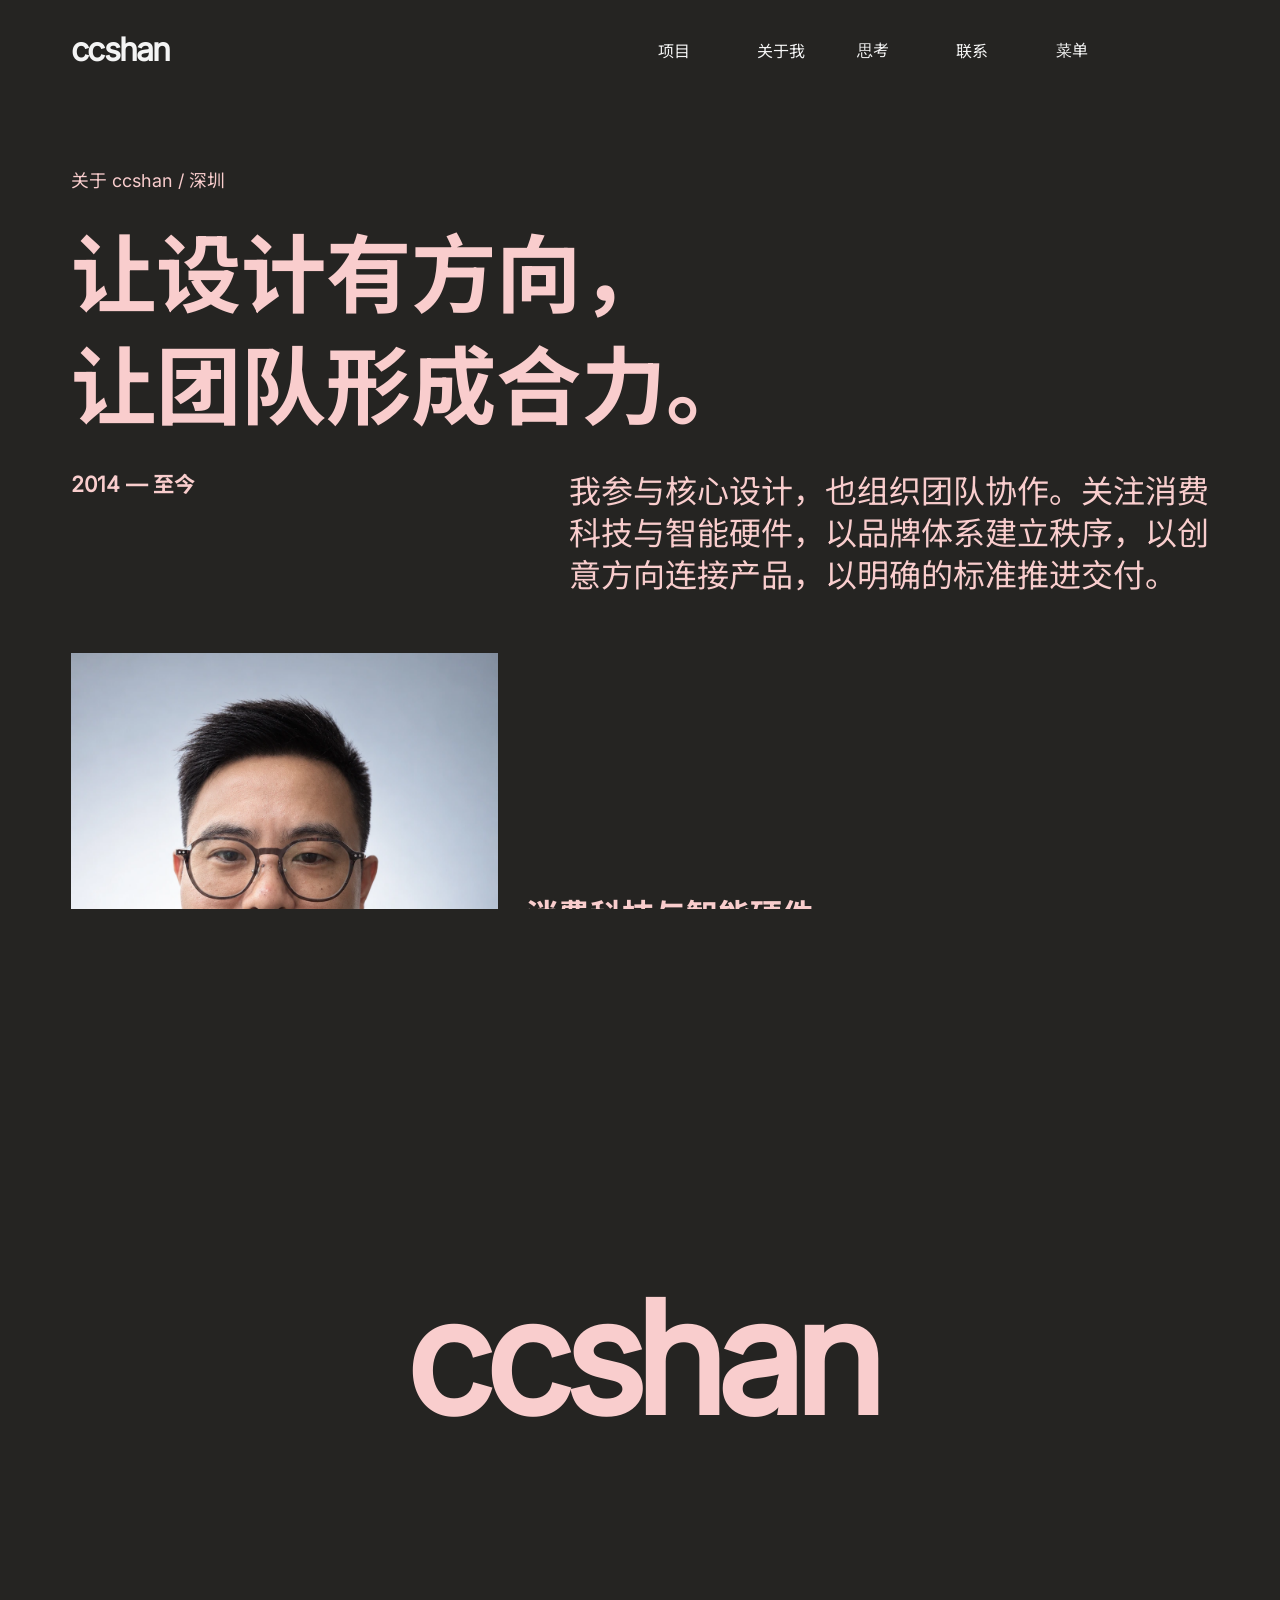
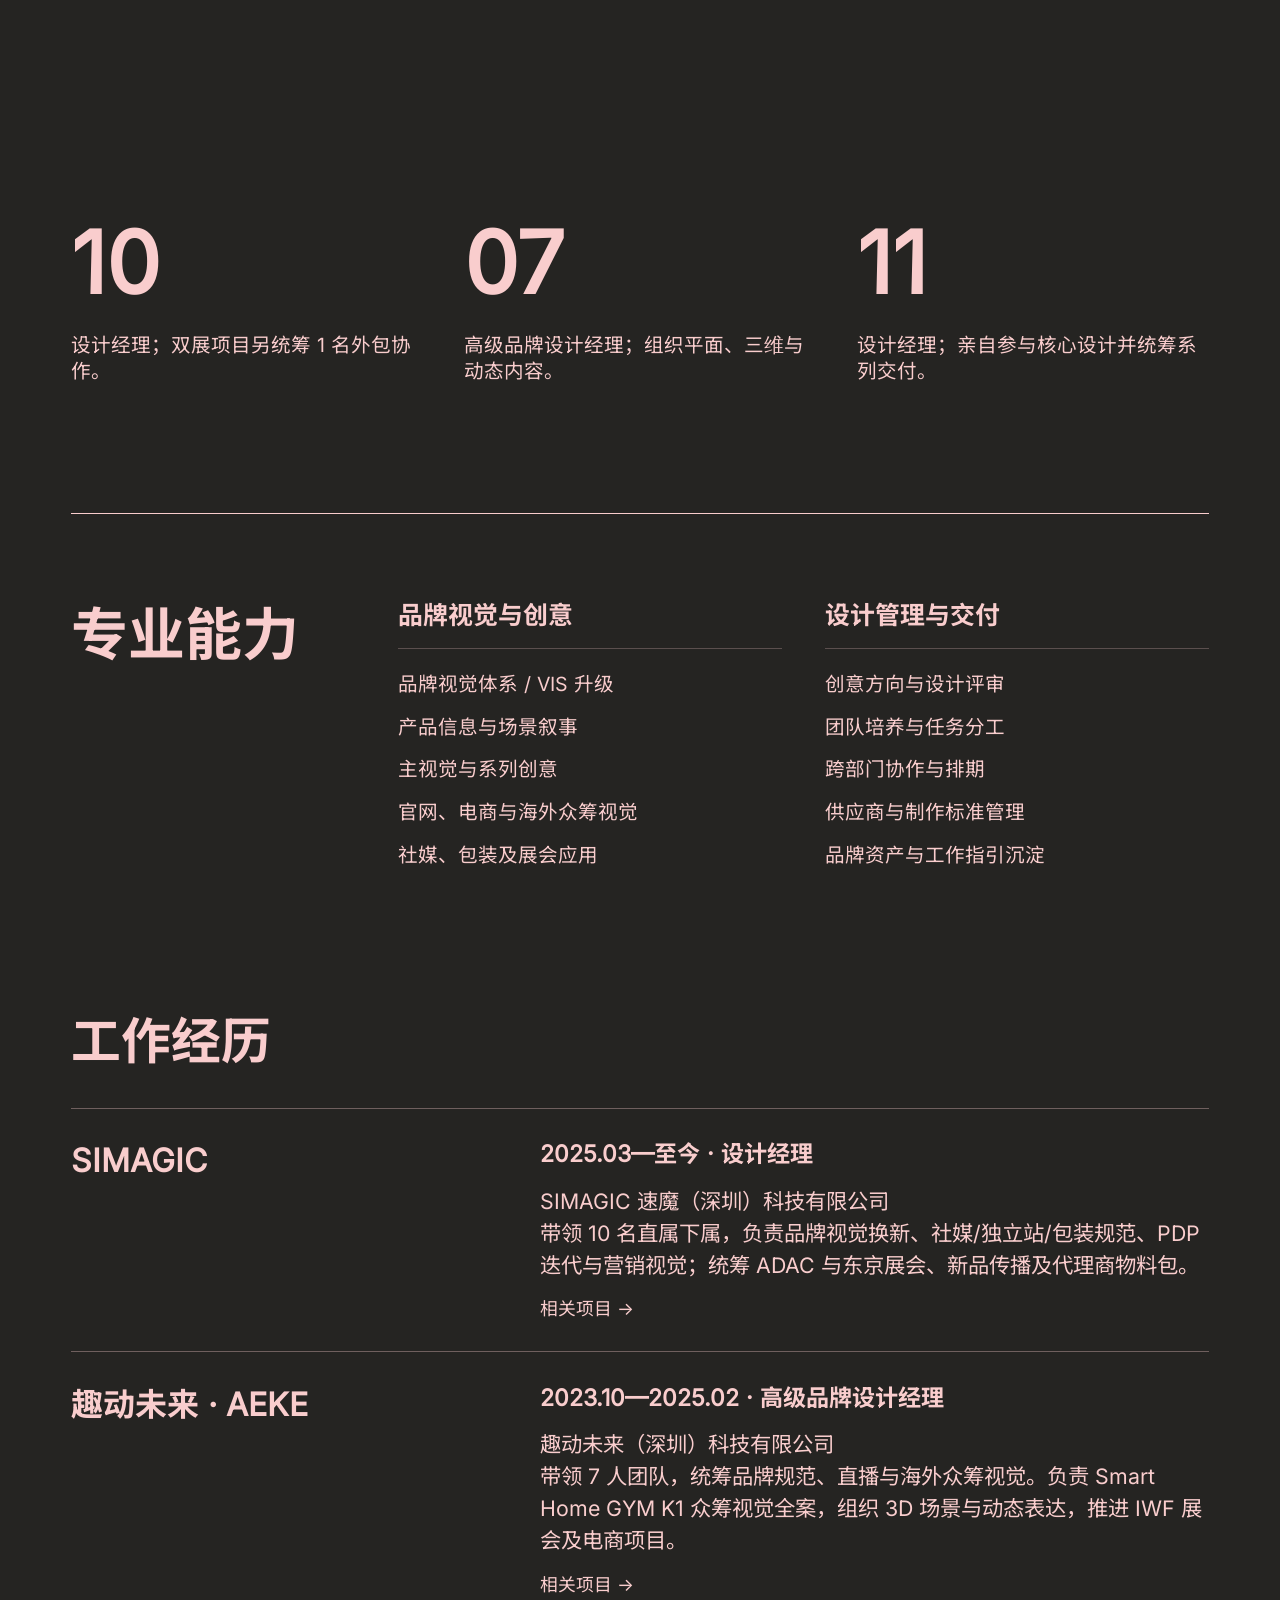
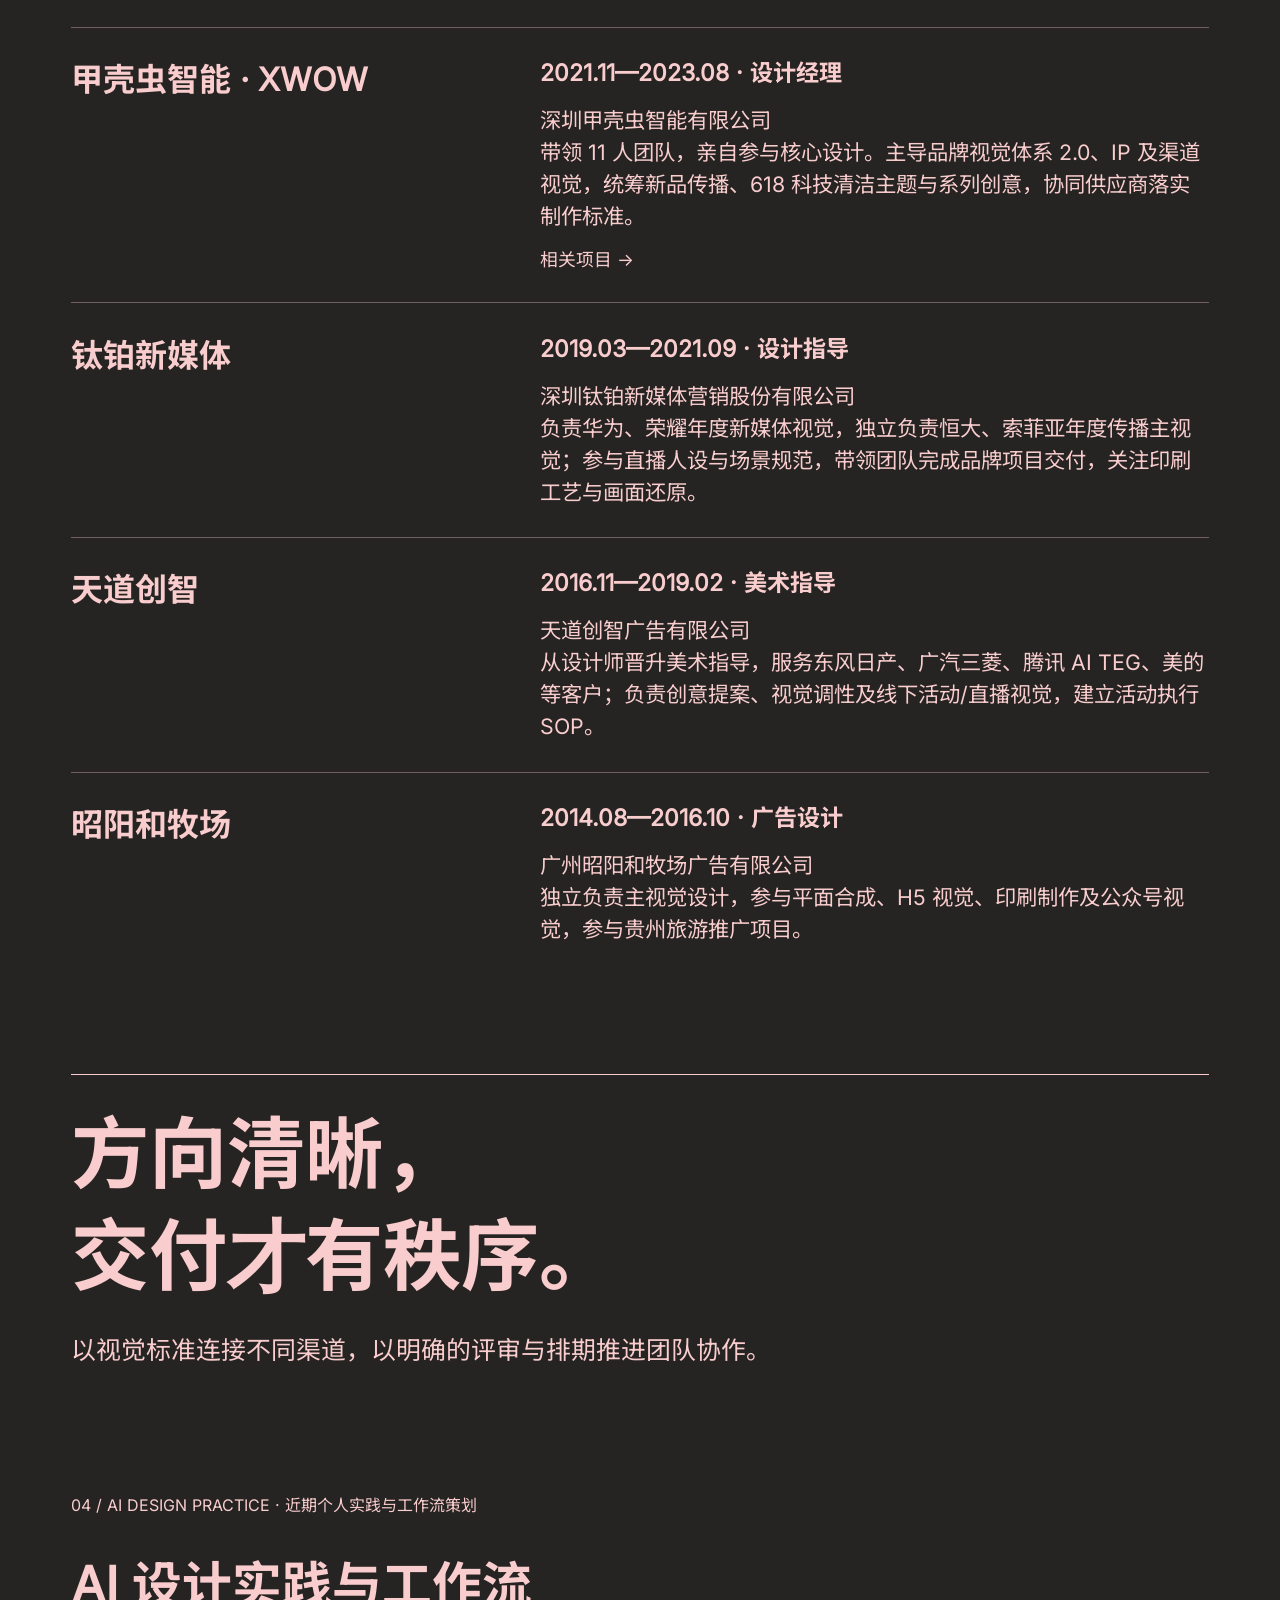
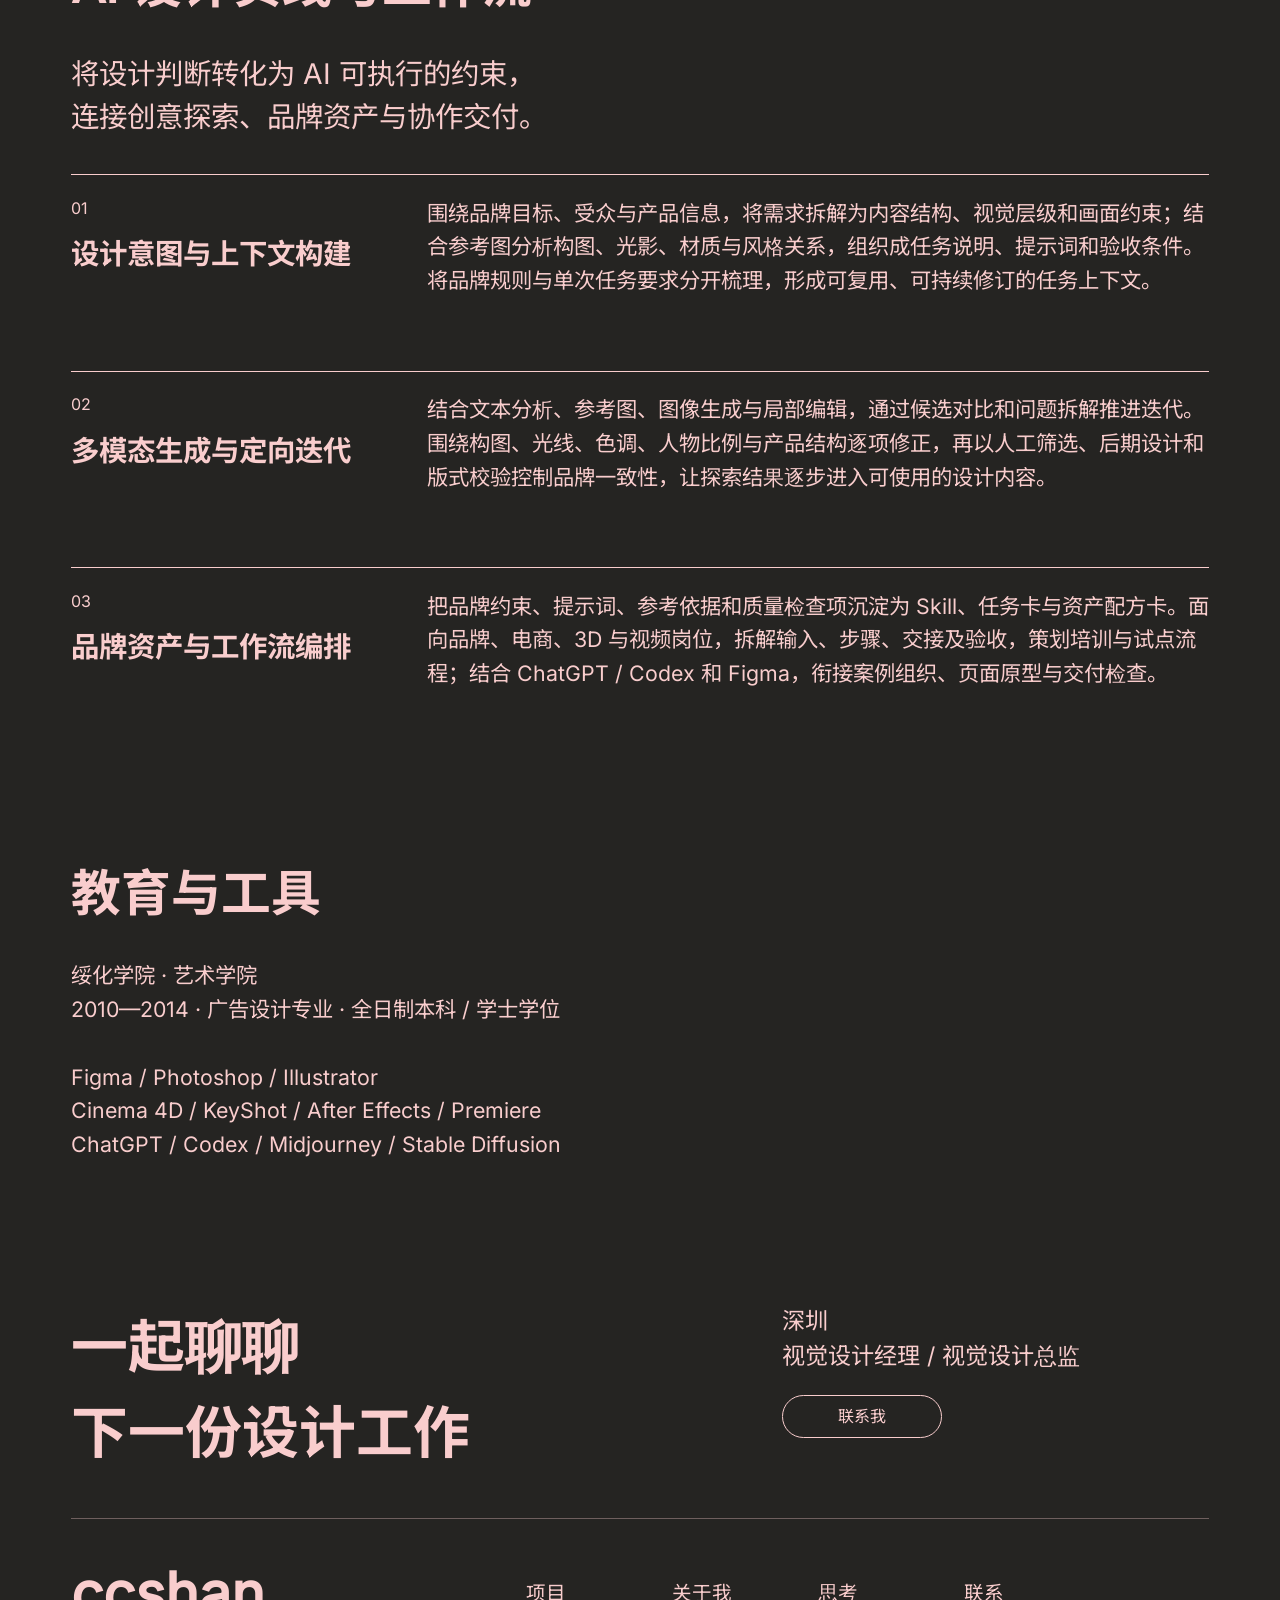
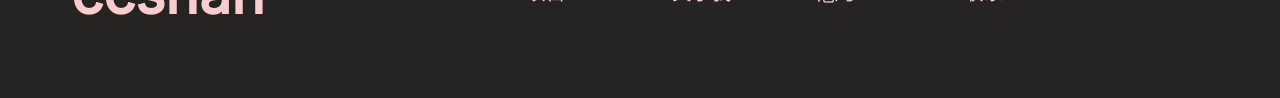
==== commit 4d7fe884: "Update portfolio from Figma and improve gallery scrolling" ====
--- a/about/index.html
+++ b/about/index.html
@@ -1 +1 @@
-<!doctype html><html lang="zh-CN"><head><meta charset="utf-8"><meta name="viewport" content="width=device-width,initial-scale=1,viewport-fit=cover"><meta name="theme-color" content="#252422"><title>关于 ccshan｜ccshan</title><meta name="description" content="ccshan，关注消费科技与智能硬件的视觉设计经理。品牌视觉、产品叙事、核心创意与团队交付。意向城市深圳。"><link rel="icon" href="/favicon.svg" type="image/svg+xml"><link rel="preload" href="/assets/fonts/inter-variable.woff2" as="font" type="font/woff2" crossorigin><link rel="stylesheet" href="/style.css?v=4b23c805cf"><script src="/app.js?v=4b23c805cf" defer></script></head><body id="top" data-page="about" class="dark-page"><a class="skip-link" href="#main">跳到正文</a><header class="site-header"><a class="wordmark" href="/" aria-label="ccshan 首页">ccshan</a><nav aria-label="主导航"><a href="/work/">项目</a><a href="/about/">关于我</a><a href="/thinking/">思考</a><a href="/contact/">联系</a><button data-menu aria-controls="site-menu" aria-expanded="false" aria-label="打开全屏菜单">菜单 <span class="menu-dots" aria-hidden="true">•••</span></button></nav></header><main id="main"><div data-node-id="552:68" data-name="关于 / BASIC整站 / 滚动内容" class="f4888e5ae f507c28c0 f60fbb771 f8dddea07 f60541e1e fd89972fe f48bd3940 layout-column page-content"><div data-node-id="577:2" data-name="ABOUT / 个人立场" class="f0f92246a f507c28c0 f60fbb771 f8dddea07 f483145a9 f60541e1e f08b04966 f03c580a9 f7a1aebc5 ffb3854a7 fd89972fe f012fbd12 fdb1d69f0 f6f8dc559 layout-column section"><p data-node-id="577:3" data-name="" class="f31230cd3 f8ecebc9f f6b319aaf fd89972fe f012fbd12 ff5691251 f2b4107f3 reveal">关于 ccshan / 深圳</p><h1 data-node-id="577:4" data-name="" class="f30675ca1 f69450ef1 fd6b7ed77 fd89972fe f012fbd12 f9ec70e75 f2b4107f3 reveal"><p class="fb4e91657 f5a4fd449 reveal">让设计有方向，</p><p class="fb4e91657 reveal">让团队形成合力。</p></h1><div data-node-id="577:5" data-name="个人介绍" class="f507c28c0 f60fbb771 fd6db0d0d f60541e1e f08b04966 fd89972fe f012fbd12 f2b4107f3 layout-row"><p data-node-id="577:6" data-name="" class="f30675ca1 f69450ef1 f933046f7 fd89972fe f012fbd12 f948ac89b fdc45d79c reveal">2014 — 至今</p><p data-node-id="577:7" data-name="" class="f31230cd3 f8ecebc9f f60d0b74c fd89972fe f012fbd12 fc428d9b8 feb298f05 reveal">我参与核心设计，也组织团队协作。关注消费科技与智能硬件，以品牌体系建立秩序，以创意方向连接产品，以明确的标准推进交付。</p></div></div><div data-node-id="577:8" data-name="人物与项目" class="f507c28c0 f60fbb771 f483145a9 f3960ffc2 f08b04966 fc2c431b6 ffb3854a7 fd89972fe f012fbd12 f6f8dc559 layout-row section responsive-row"><div data-node-id="577:9" data-name="ccshan / 本人照片" class="f507c28c0 f60fbb771 f8dddea07 f483145a9 f60541e1e f86843cf1 f08b04966 fd89972fe f012fbd12 fca05926c layout-column"><div data-node-id="552:253" data-name="个人照片" class="f3a83b4b3 fd89972fe f012fbd12 fca05926c image-frame"><img src="/assets/figma/current-d99c60dd8fbbf355.webp" alt="个人照片" loading="lazy" decoding="async" class="fda4dbfbc f7b7df044 f2191c145 f7d85d0c2 fa4326536 f48bd3940 native-image"></div><p data-node-id="577:10" data-name="" class="f0f92246a f31230cd3 f8ecebc9f fc3dc1309 fd89972fe f012fbd12 fdf754f77 fdb1d69f0 fca05926c reveal">ccshan / 个人照片</p></div><div data-node-id="577:11" data-name="设计实践片段" class="f507c28c0 f60fbb771 f8dddea07 f60541e1e f08b04966 fd89972fe f012fbd12 fdb82ac18 layout-column"><div data-node-id="577:13" data-name="" class="f0f92246a f30675ca1 f69450ef1 fd6b7ed77 fd89972fe f012fbd12 fc428d9b8 fdb1d69f0 fdb82ac18"><p class="f60d0b74c f5a4fd449 reveal">消费科技与智能硬件</p><p class="f60d0b74c reveal">视觉设计与设计管理</p></div></div></div><div data-node-id="577:14" data-name="个人概览 / Snapshot" class="f507c28c0 f60fbb771 f8dddea07 f483145a9 f60541e1e f08b04966 ffb3854a7 f16456ff8 fd89972fe f012fbd12 f6f8dc559 layout-column section"><div data-node-id="577:15" data-name="01 / SNAPSHOT" class="f507c28c0 f60fbb771 f8dddea07 f8a38eb57 f60541e1e f08b04966 fd89972fe f012fbd12 f2b4107f3 layout-column"><div data-node-id="577:16" data-name="章节分隔" class="fa897aee9 faea61608 fd89972fe f012fbd12 f2b4107f3 chapter-label"></div><p data-node-id="577:17" data-name="" class="f0f92246a f6ca14e6c f8ecebc9f f294c8f0b f4bee8b56 fd89972fe f012fbd12 f7984cf1c fdb1d69f0 f2b4107f3 reveal">01 / SNAPSHOT</p><p data-node-id="577:18" data-name="" class="f0f92246a f30675ca1 f69450ef1 f3d9cf33b fd89972fe f012fbd12 f4ff26312 fdb1d69f0 f2b4107f3 reveal">经历概览</p></div><div data-node-id="577:19" data-name="经历概览 / 指标行" class="f0f92246a f507c28c0 f60fbb771 fc0010d94 f60541e1e f08b04966 fd89972fe f012fbd12 fdb1d69f0 f2b4107f3 layout-row"><div data-node-id="577:20" data-name="年品牌视觉与广告经验" class="f507c28c0 f60fbb771 f8dddea07 f955775c5 f60541e1e f08b04966 fd89972fe f012fbd12 f16a96b4c layout-column"><p data-node-id="577:21" data-name="" class="f30675ca1 f69450ef1 f6b319aaf fd89972fe f012fbd12 ff5691251 f16a96b4c reveal">年品牌视觉与广告经验</p><p data-node-id="577:22" data-name="" class="ffe165702 f69450ef1 fb4e91657 f4bee8b56 fd89972fe f012fbd12 f9ec70e75 f16a96b4c reveal">10+</p><p data-node-id="577:23" data-name="" class="f31230cd3 f8ecebc9f f8bee531b fd89972fe f012fbd12 f665eebf6 f16a96b4c reveal">从广告创意、核心设计到品牌与团队管理。</p></div><div data-node-id="577:24" data-name="核心品牌任职" class="f507c28c0 f60fbb771 f8dddea07 f955775c5 f60541e1e f08b04966 fd89972fe f012fbd12 f16a96b4c layout-column"><p data-node-id="577:25" data-name="" class="f30675ca1 f69450ef1 f6b319aaf fd89972fe f012fbd12 ff5691251 f16a96b4c reveal">核心品牌任职</p><p data-node-id="577:26" data-name="" class="ffe165702 f69450ef1 fb4e91657 f4bee8b56 fd89972fe f012fbd12 f9ec70e75 f16a96b4c reveal">03</p><p data-node-id="577:27" data-name="" class="f31230cd3 f8ecebc9f f8bee531b fd89972fe f012fbd12 f665eebf6 f16a96b4c reveal">SIMAGIC / AEKE / XWOW，连接品牌、产品与渠道。</p></div><div data-node-id="577:28" data-name="求职意向城市" class="f507c28c0 f60fbb771 f8dddea07 f955775c5 f60541e1e f08b04966 fd89972fe f012fbd12 f16a96b4c layout-column"><p data-node-id="577:29" data-name="" class="f30675ca1 f69450ef1 f6b319aaf fd89972fe f012fbd12 ff5691251 f16a96b4c reveal">求职意向城市</p><p data-node-id="577:30" data-name="" class="f30675ca1 f69450ef1 fb4e91657 fd89972fe f012fbd12 f9ec70e75 f16a96b4c reveal">深圳</p><p data-node-id="577:31" data-name="" class="f31230cd3 f8ecebc9f f8bee531b fd89972fe f012fbd12 f665eebf6 f16a96b4c reveal">视觉设计经理 / 视觉设计总监。</p></div></div><div data-node-id="577:32" data-name="经历概览 / 指标行" class="f0f92246a f507c28c0 f60fbb771 fc0010d94 f60541e1e f08b04966 fd89972fe f012fbd12 fdb1d69f0 f2b4107f3 layout-row"><div data-node-id="577:33" data-name="SIMAGIC 直属下属" class="f507c28c0 f60fbb771 f8dddea07 f955775c5 f60541e1e f08b04966 fd89972fe f012fbd12 f16a96b4c layout-column"><p data-node-id="577:34" data-name="" class="f30675ca1 f69450ef1 f6b319aaf fd89972fe f012fbd12 ff5691251 f16a96b4c reveal">SIMAGIC 直属下属</p><p data-node-id="577:35" data-name="" class="ffe165702 f69450ef1 fb4e91657 f4bee8b56 fd89972fe f012fbd12 f9ec70e75 f16a96b4c reveal">10</p><p data-node-id="577:36" data-name="" class="f31230cd3 f8ecebc9f f8bee531b fd89972fe f012fbd12 f665eebf6 f16a96b4c reveal">设计经理；双展项目另统筹 1 名外包协作。</p></div><div data-node-id="577:37" data-name="AEKE 团队规模" class="f507c28c0 f60fbb771 f8dddea07 f955775c5 f60541e1e f08b04966 fd89972fe f012fbd12 f16a96b4c layout-column"><p data-node-id="577:38" data-name="" class="f30675ca1 f69450ef1 f6b319aaf fd89972fe f012fbd12 ff5691251 f16a96b4c reveal">AEKE 团队规模</p><p data-node-id="577:39" data-name="" class="ffe165702 f69450ef1 fb4e91657 f4bee8b56 fd89972fe f012fbd12 f9ec70e75 f16a96b4c reveal">07</p><p data-node-id="577:40" data-name="" class="f31230cd3 f8ecebc9f f8bee531b fd89972fe f012fbd12 f665eebf6 f16a96b4c reveal">高级品牌设计经理；组织平面、三维与动态内容。</p></div><div data-node-id="577:41" data-name="XWOW 团队规模" class="f507c28c0 f60fbb771 f8dddea07 f955775c5 f60541e1e f08b04966 fd89972fe f012fbd12 f16a96b4c layout-column"><p data-node-id="577:42" data-name="" class="f30675ca1 f69450ef1 f6b319aaf fd89972fe f012fbd12 ff5691251 f16a96b4c reveal">XWOW 团队规模</p><p data-node-id="577:43" data-name="" class="ffe165702 f69450ef1 fb4e91657 f4bee8b56 fd89972fe f012fbd12 f9ec70e75 f16a96b4c reveal">11</p><p data-node-id="577:44" data-name="" class="f31230cd3 f8ecebc9f f8bee531b fd89972fe f012fbd12 f665eebf6 f16a96b4c reveal">设计经理；亲自参与核心设计并统筹系列交付。</p></div></div></div><div data-node-id="577:45" data-name="专业能力 / Capabilities" class="f507c28c0 f60fbb771 f8dddea07 f483145a9 f60541e1e f08b04966 fb4170f5d f6a2c4538 ffb3854a7 fd89972fe f012fbd12 f6f8dc559 layout-column section"><div data-node-id="577:46" data-name="02 / CAPABILITIES" class="f507c28c0 f60fbb771 f8dddea07 f8a38eb57 f60541e1e f08b04966 fd89972fe f012fbd12 f2b4107f3 layout-column"><div data-node-id="577:47" data-name="章节分隔" class="fa897aee9 faea61608 fd89972fe f012fbd12 f2b4107f3 chapter-label"></div><p data-node-id="577:48" data-name="" class="f0f92246a f6ca14e6c f8ecebc9f f294c8f0b f4bee8b56 fd89972fe f012fbd12 f7984cf1c fdb1d69f0 f2b4107f3 reveal">02 / CAPABILITIES</p><p data-node-id="577:49" data-name="" class="f0f92246a f30675ca1 f69450ef1 f3d9cf33b fd89972fe f012fbd12 f4ff26312 fdb1d69f0 f2b4107f3 reveal">专业能力</p></div><div data-node-id="577:50" data-name="能力双列" class="f0f92246a f507c28c0 f60fbb771 f4a5fe32d f60541e1e f08b04966 fd89972fe f012fbd12 fdb1d69f0 f2b4107f3 layout-row responsive-row"><div data-node-id="577:51" data-name="品牌视觉与创意" class="f507c28c0 f60fbb771 f8dddea07 f483145a9 f60541e1e f08b04966 fd89972fe f012fbd12 f03dbd131 layout-column"><p data-node-id="577:52" data-name="" class="f30675ca1 f69450ef1 fcbcef4fe fd89972fe f012fbd12 f5e150456 f03dbd131 reveal">品牌视觉与创意</p><div data-node-id="577:53" data-name="" class="f31230cd3 f8ecebc9f fd6b7ed77 fd89972fe f012fbd12 fca5169a2 f03dbd131"><p class="fdab3e991 f5a4fd449 reveal">品牌视觉体系 / VIS 升级</p><p class="fdab3e991 f5a4fd449 reveal">产品信息与场景叙事</p><p class="fdab3e991 f5a4fd449 reveal">主视觉与系列创意</p><p class="fdab3e991 f5a4fd449 reveal">官网、电商与海外众筹视觉</p><p class="fdab3e991 reveal">社媒、包装及展会应用</p></div></div><div data-node-id="577:54" data-name="设计管理与交付" class="f507c28c0 f60fbb771 f8dddea07 f483145a9 f60541e1e f08b04966 fd89972fe f012fbd12 f03dbd131 layout-column"><p data-node-id="577:55" data-name="" class="f30675ca1 f69450ef1 fcbcef4fe fd89972fe f012fbd12 f5e150456 f03dbd131 reveal">设计管理与交付</p><div data-node-id="577:56" data-name="" class="f31230cd3 f8ecebc9f fd6b7ed77 fd89972fe f012fbd12 fca5169a2 f03dbd131"><p class="fdab3e991 f5a4fd449 reveal">创意方向与设计评审</p><p class="fdab3e991 f5a4fd449 reveal">团队培养与任务分工</p><p class="fdab3e991 f5a4fd449 reveal">跨部门协作与排期</p><p class="fdab3e991 f5a4fd449 reveal">供应商与制作标准管理</p><p class="fdab3e991 reveal">品牌资产与工作指引沉淀</p></div></div></div></div><div data-node-id="552:257" data-name="03 / 完整工作经历" class="f507c28c0 f60fbb771 f8dddea07 fb4d29faf f60541e1e ffb3854a7 fdd6266f2 fd89972fe f012fbd12 f6f8dc559 layout-column section"><p data-node-id="552:258" data-name="" class="f0f92246a f30675ca1 f69450ef1 fcbe0e8fc fd89972fe f012fbd12 f83841c76 fdb1d69f0 fc24c454e reveal">工作经历</p><div data-node-id="552:259" data-name="编辑式分隔线" class="fa897aee9 faea61608 f8199fa7d fd89972fe f012fbd12 fc24c454e"></div><div data-node-id="552:260" data-name="SIMAGIC" class="f0f92246a f507c28c0 f60fbb771 fc0010d94 f60541e1e fd89972fe f012fbd12 fdb1d69f0 fc24c454e layout-row"><p data-node-id="552:261" data-name="" class="f30675ca1 f69450ef1 fcbe0e8fc fd89972fe f012fbd12 fc428d9b8 f23600397 reveal">SIMAGIC</p><div data-node-id="552:262" data-name="设计经理" class="f507c28c0 f60fbb771 f8dddea07 f5a55dd2b f60541e1e fd89972fe f012fbd12 fe911fcdd layout-column"><p data-node-id="552:263" data-name="" class="f30675ca1 f69450ef1 fcbe0e8fc fd89972fe f012fbd12 fca5169a2 fe911fcdd reveal">2025.03—至今 · 设计经理</p><div data-node-id="552:264" data-name="" class="f31230cd3 f8ecebc9f fd6b7ed77 fd89972fe f012fbd12 f948ac89b fe911fcdd"><p class="fcbe0e8fc f5a4fd449 reveal">SIMAGIC 速魔（深圳）科技有限公司</p><p class="fcbe0e8fc reveal">带领 10 名直属下属，负责品牌视觉换新、社媒/独立站/包装规范、PDP 迭代与营销视觉；统筹 ADAC 与东京展会、新品传播及代理商物料包。</p></div><a data-node-id="552:265" data-name="" href="/work/simagic/" class="f0214b4b3 f34516836 f31230cd3 f8ecebc9f fd6b7ed77 fd89972fe f012fbd12 ff5691251 fe911fcdd interactive"><p class="fcbe0e8fc reveal">相关项目 →</p></a></div></div><div data-node-id="552:266" data-name="编辑式分隔线" class="fa897aee9 faea61608 f8199fa7d fd89972fe f012fbd12 fc24c454e"></div><div data-node-id="552:267" data-name="趣动未来 · AEKE" class="f0f92246a f507c28c0 f60fbb771 fc0010d94 f60541e1e fd89972fe f012fbd12 fdb1d69f0 fc24c454e layout-row"><p data-node-id="552:268" data-name="" class="f30675ca1 f69450ef1 fcbe0e8fc fd89972fe f012fbd12 fc428d9b8 f23600397 reveal">趣动未来 · AEKE</p><div data-node-id="552:269" data-name="高级品牌设计经理" class="f507c28c0 f60fbb771 f8dddea07 f5a55dd2b f60541e1e fd89972fe f012fbd12 fe911fcdd layout-column"><p data-node-id="552:270" data-name="" class="f30675ca1 f69450ef1 fcbe0e8fc fd89972fe f012fbd12 fca5169a2 fe911fcdd reveal">2023.10—2025.02 · 高级品牌设计经理</p><div data-node-id="552:271" data-name="" class="f31230cd3 f8ecebc9f fd6b7ed77 fd89972fe f012fbd12 f948ac89b fe911fcdd"><p class="fcbe0e8fc f5a4fd449 reveal">趣动未来（深圳）科技有限公司</p><p class="fcbe0e8fc reveal">带领 7 人团队，统筹品牌规范、直播与海外众筹视觉。负责 Smart Home GYM K1 众筹视觉全案，组织 3D 场景与动态表达，推进 IWF 展会及电商项目。</p></div><a data-node-id="552:272" data-name="" href="/work/" class="f0214b4b3 f34516836 f31230cd3 f8ecebc9f fd6b7ed77 fd89972fe f012fbd12 ff5691251 fe911fcdd interactive"><p class="fcbe0e8fc reveal">相关项目 →</p></a></div></div><div data-node-id="552:273" data-name="编辑式分隔线" class="fa897aee9 faea61608 f8199fa7d fd89972fe f012fbd12 fc24c454e"></div><div data-node-id="552:274" data-name="甲壳虫智能 · XWOW" class="f0f92246a f507c28c0 f60fbb771 fc0010d94 f60541e1e fd89972fe f012fbd12 fdb1d69f0 fc24c454e layout-row"><p data-node-id="552:275" data-name="" class="f30675ca1 f69450ef1 fcbe0e8fc fd89972fe f012fbd12 fc428d9b8 f23600397 reveal">甲壳虫智能 · XWOW</p><div data-node-id="552:276" data-name="设计经理" class="f507c28c0 f60fbb771 f8dddea07 f5a55dd2b f60541e1e fd89972fe f012fbd12 fe911fcdd layout-column"><p data-node-id="552:277" data-name="" class="f30675ca1 f69450ef1 fcbe0e8fc fd89972fe f012fbd12 fca5169a2 fe911fcdd reveal">2021.11—2023.08 · 设计经理</p><div data-node-id="552:278" data-name="" class="f31230cd3 f8ecebc9f fd6b7ed77 fd89972fe f012fbd12 f948ac89b fe911fcdd"><p class="fcbe0e8fc f5a4fd449 reveal">深圳甲壳虫智能有限公司</p><p class="fcbe0e8fc reveal">带领 11 人团队，亲自参与核心设计。主导品牌视觉体系 2.0、IP 及渠道视觉，统筹新品传播、618 科技清洁主题与系列创意，协同供应商落实制作标准。</p></div><a data-node-id="552:279" data-name="" href="/work/" class="f0214b4b3 f34516836 f31230cd3 f8ecebc9f fd6b7ed77 fd89972fe f012fbd12 ff5691251 fe911fcdd interactive"><p class="fcbe0e8fc reveal">相关项目 →</p></a></div></div><div data-node-id="562:4" data-name="编辑式分隔线" class="fa897aee9 faea61608 f8199fa7d fd89972fe f012fbd12 fc24c454e"></div><div data-node-id="562:5" data-name="钛铂新媒体" class="f0f92246a f507c28c0 f60fbb771 fc0010d94 f60541e1e fd89972fe f012fbd12 fdb1d69f0 fc24c454e layout-row"><p data-node-id="562:6" data-name="" class="f30675ca1 f69450ef1 fcbe0e8fc fd89972fe f012fbd12 fc428d9b8 f23600397 reveal">钛铂新媒体</p><div data-node-id="562:7" data-name="设计经理" class="f507c28c0 f60fbb771 f8dddea07 f5a55dd2b f60541e1e fd89972fe f012fbd12 fe911fcdd layout-column"><p data-node-id="562:8" data-name="" class="f30675ca1 f69450ef1 fcbe0e8fc fd89972fe f012fbd12 fca5169a2 fe911fcdd reveal">2019.03—2021.09 · 设计指导</p><div data-node-id="562:9" data-name="" class="f31230cd3 f8ecebc9f fd6b7ed77 fd89972fe f012fbd12 f948ac89b fe911fcdd"><p class="fcbe0e8fc f5a4fd449 reveal">深圳钛铂新媒体营销股份有限公司</p><p class="fcbe0e8fc reveal">负责华为、荣耀年度新媒体视觉，独立负责恒大、索菲亚年度传播主视觉；参与直播人设与场景规范，带领团队完成品牌项目交付，关注印刷工艺与画面还原。</p></div></div></div><div data-node-id="562:11" data-name="编辑式分隔线" class="fa897aee9 faea61608 f8199fa7d fd89972fe f012fbd12 fc24c454e"></div><div data-node-id="562:12" data-name="天道创智" class="f0f92246a f507c28c0 f60fbb771 fc0010d94 f60541e1e fd89972fe f012fbd12 fdb1d69f0 fc24c454e layout-row"><p data-node-id="562:13" data-name="" class="f30675ca1 f69450ef1 fcbe0e8fc fd89972fe f012fbd12 fc428d9b8 f23600397 reveal">天道创智</p><div data-node-id="562:14" data-name="设计经理" class="f507c28c0 f60fbb771 f8dddea07 f5a55dd2b f60541e1e fd89972fe f012fbd12 fe911fcdd layout-column"><p data-node-id="562:15" data-name="" class="f30675ca1 f69450ef1 fcbe0e8fc fd89972fe f012fbd12 fca5169a2 fe911fcdd reveal">2016.11—2019.02 · 美术指导</p><div data-node-id="562:16" data-name="" class="f31230cd3 f8ecebc9f fd6b7ed77 fd89972fe f012fbd12 f948ac89b fe911fcdd"><p class="fcbe0e8fc f5a4fd449 reveal">天道创智广告有限公司</p><p class="fcbe0e8fc reveal">从设计师晋升美术指导，服务东风日产、广汽三菱、腾讯 AI TEG、美的等客户；负责创意提案、视觉调性及线下活动/直播视觉，建立活动执行 SOP。</p></div></div></div><div data-node-id="562:18" data-name="编辑式分隔线" class="fa897aee9 faea61608 f8199fa7d fd89972fe f012fbd12 fc24c454e"></div><div data-node-id="562:19" data-name="昭阳和牧场" class="f0f92246a f507c28c0 f60fbb771 fc0010d94 f60541e1e fd89972fe f012fbd12 fdb1d69f0 fc24c454e layout-row"><p data-node-id="562:20" data-name="" class="f30675ca1 f69450ef1 fcbe0e8fc fd89972fe f012fbd12 fc428d9b8 f23600397 reveal">昭阳和牧场</p><div data-node-id="562:21" data-name="设计经理" class="f507c28c0 f60fbb771 f8dddea07 f5a55dd2b f60541e1e fd89972fe f012fbd12 fe911fcdd layout-column"><p data-node-id="562:22" data-name="" class="f30675ca1 f69450ef1 fcbe0e8fc fd89972fe f012fbd12 fca5169a2 fe911fcdd reveal">2014.08—2016.10 · 广告设计</p><div data-node-id="562:23" data-name="" class="f31230cd3 f8ecebc9f fd6b7ed77 fd89972fe f012fbd12 f948ac89b fe911fcdd"><p class="fcbe0e8fc f5a4fd449 reveal">广州昭阳和牧场广告有限公司</p><p class="fcbe0e8fc reveal">独立负责主视觉设计，参与平面合成、H5 视觉、印刷制作及公众号视觉，参与贵州旅游推广项目。</p></div></div></div></div><div data-node-id="577:57" data-name="工作方式 / 设计原则" class="f507c28c0 f60fbb771 f8dddea07 f483145a9 f60541e1e f08b04966 ffb3854a7 f16456ff8 fd89972fe f012fbd12 f6f8dc559 layout-column section"><div data-node-id="577:58" data-name="章节分隔" class="fa897aee9 faea61608 fd89972fe f012fbd12 f2b4107f3 chapter-label"></div><div data-node-id="577:59" data-name="" class="f0f92246a f30675ca1 f69450ef1 fd6b7ed77 fd89972fe f012fbd12 f9d9b1a1e fdb1d69f0 f2b4107f3"><p class="fa2fe20af f5a4fd449 reveal">方向清晰，</p><p class="fa2fe20af reveal">交付才有秩序。</p></div><p data-node-id="577:60" data-name="" class="f0f92246a f31230cd3 f8ecebc9f f20c60294 fd89972fe f012fbd12 f5339d8f5 fdb1d69f0 f740dd107 reveal">以视觉标准连接不同渠道，以明确的评审与排期推进团队协作。</p></div><div data-node-id="562:28" data-name="04 / AI 设计实践与工作流 / 目标、方法与协作" class="f507c28c0 f60fbb771 f8dddea07 f483145a9 f60541e1e ffb3854a7 fdd6266f2 fd89972fe f012fbd12 f6f8dc559 layout-column section"><p data-node-id="625:53" data-name="" class="f0f92246a f31230cd3 f8ecebc9f f6b319aaf fd89972fe f012fbd12 f7984cf1c fdb1d69f0 f2b4107f3 reveal">04 / AI DESIGN PRACTICE · 近期个人实践与工作流策划</p><p data-node-id="562:29" data-name="" class="f0f92246a f30675ca1 f69450ef1 fa831e7af fd89972fe f012fbd12 f83841c76 fdb1d69f0 f2b4107f3 reveal">AI 设计实践与工作流</p><div data-node-id="562:30" data-name="" class="f0f92246a f31230cd3 f8ecebc9f fd6b7ed77 fd89972fe f012fbd12 f5e150456 fdb1d69f0 fdc49ae5d"><p class="fdf289bf8 f5a4fd449 reveal">将设计判断转化为 AI 可执行的约束，</p><p class="fdf289bf8 reveal">连接创意探索、品牌资产与协作交付。</p></div><div data-node-id="625:54" data-name="围绕目标探索" class="f507c28c0 f60fbb771 f8dddea07 fcb8a78c0 f60541e1e f08b04966 fd89972fe f012fbd12 f2b4107f3 layout-column"><div data-node-id="625:55" data-name="实践分隔" class="fa897aee9 faea61608 fd89972fe f012fbd12 f2b4107f3"></div><div data-node-id="625:56" data-name="01 / 围绕目标探索" class="f0f92246a f507c28c0 f60fbb771 f8b24824b f60541e1e f08b04966 fd89972fe f012fbd12 fdb1d69f0 f2b4107f3 layout-row"><div data-node-id="625:57" data-name="实践主题" class="f507c28c0 f60fbb771 f8dddea07 f5a55dd2b f60541e1e f08b04966 fd89972fe f012fbd12 f57f3afcd layout-column"><p data-node-id="625:58" data-name="" class="f31230cd3 f8ecebc9f f6b319aaf fd89972fe f012fbd12 f7984cf1c f57f3afcd reveal">01</p><p data-node-id="625:59" data-name="" class="f30675ca1 f69450ef1 f53a614a5 fd89972fe f012fbd12 f5e150456 f57f3afcd reveal">设计意图与上下文构建</p></div><div data-node-id="625:60" data-name="方法与产出" class="f507c28c0 f60fbb771 f8dddea07 f31230cd3 f8ecebc9f f5a55dd2b f60541e1e f08b04966 fd89972fe f012fbd12 f65f1b3f2 layout-column"><p data-node-id="625:61" data-name="" class="ff36db923 fd89972fe f012fbd12 f948ac89b f65f1b3f2 reveal">围绕品牌目标、受众与产品信息，将需求拆解为内容结构、视觉层级和画面约束；结合参考图分析构图、光影、材质与风格关系，组织成任务说明、提示词和验收条件。将品牌规则与单次任务要求分开梳理，形成可复用、可持续修订的任务上下文。</p><p data-node-id="625:62" data-name="" class="f6b319aaf fd89972fe f012fbd12 f7984cf1c f65f1b3f2 reveal">方法 / 需求拆解 · 参考解析 · 提示词与验收条件</p></div></div></div><div data-node-id="625:63" data-name="把经验沉淀为方法" class="f507c28c0 f60fbb771 f8dddea07 fcb8a78c0 f60541e1e f08b04966 fd89972fe f012fbd12 f2b4107f3 layout-column"><div data-node-id="625:64" data-name="实践分隔" class="fa897aee9 faea61608 fd89972fe f012fbd12 f2b4107f3"></div><div data-node-id="625:65" data-name="02 / 把经验沉淀为方法" class="f0f92246a f507c28c0 f60fbb771 f8b24824b f60541e1e f08b04966 fd89972fe f012fbd12 fdb1d69f0 f2b4107f3 layout-row"><div data-node-id="625:66" data-name="实践主题" class="f507c28c0 f60fbb771 f8dddea07 f5a55dd2b f60541e1e f08b04966 fd89972fe f012fbd12 f57f3afcd layout-column"><p data-node-id="625:67" data-name="" class="f31230cd3 f8ecebc9f f6b319aaf fd89972fe f012fbd12 f7984cf1c f57f3afcd reveal">02</p><p data-node-id="625:68" data-name="" class="f30675ca1 f69450ef1 f53a614a5 fd89972fe f012fbd12 f5e150456 f57f3afcd reveal">多模态生成与定向迭代</p></div><div data-node-id="625:69" data-name="方法与产出" class="f507c28c0 f60fbb771 f8dddea07 f31230cd3 f8ecebc9f f5a55dd2b f60541e1e f08b04966 fd89972fe f012fbd12 f65f1b3f2 layout-column"><p data-node-id="625:70" data-name="" class="ff36db923 fd89972fe f012fbd12 f948ac89b f65f1b3f2 reveal">结合文本分析、参考图、图像生成与局部编辑，通过候选对比和问题拆解推进迭代。围绕构图、光线、色调、人物比例与产品结构逐项修正，再以人工筛选、后期设计和版式校验控制品牌一致性，让探索结果逐步进入可使用的设计内容。</p><p data-node-id="625:71" data-name="" class="f6b319aaf fd89972fe f012fbd12 f7984cf1c f65f1b3f2 reveal">方法 / 多模态协作 · 分项迭代 · 人工评审</p></div></div></div><div data-node-id="625:72" data-name="把方法接入协作" class="f507c28c0 f60fbb771 f8dddea07 fcb8a78c0 f60541e1e f08b04966 fd89972fe f012fbd12 f2b4107f3 layout-column"><div data-node-id="625:73" data-name="实践分隔" class="fa897aee9 faea61608 fd89972fe f012fbd12 f2b4107f3"></div><div data-node-id="625:74" data-name="03 / 把方法接入协作" class="f0f92246a f507c28c0 f60fbb771 f8b24824b f60541e1e f08b04966 fd89972fe f012fbd12 fdb1d69f0 f2b4107f3 layout-row"><div data-node-id="625:75" data-name="实践主题" class="f507c28c0 f60fbb771 f8dddea07 f5a55dd2b f60541e1e f08b04966 fd89972fe f012fbd12 f57f3afcd layout-column"><p data-node-id="625:76" data-name="" class="f31230cd3 f8ecebc9f f6b319aaf fd89972fe f012fbd12 f7984cf1c f57f3afcd reveal">03</p><p data-node-id="625:77" data-name="" class="f30675ca1 f69450ef1 f53a614a5 fd89972fe f012fbd12 f5e150456 f57f3afcd reveal">品牌资产与工作流编排</p></div><div data-node-id="625:78" data-name="方法与产出" class="f507c28c0 f60fbb771 f8dddea07 f31230cd3 f8ecebc9f f5a55dd2b f60541e1e f08b04966 fd89972fe f012fbd12 f65f1b3f2 layout-column"><p data-node-id="625:79" data-name="" class="ff36db923 fd89972fe f012fbd12 f948ac89b f65f1b3f2 reveal">把品牌约束、提示词、参考依据和质量检查项沉淀为 Skill、任务卡与资产配方卡。面向品牌、电商、3D 与视频岗位，拆解输入、步骤、交接及验收，策划培训与试点流程；结合 ChatGPT / Codex 和 Figma，衔接案例组织、页面原型与交付检查。</p><p data-node-id="625:80" data-name="" class="f6b319aaf fd89972fe f012fbd12 f7984cf1c f65f1b3f2 reveal">已有产出 / 作品集专属 Skill · 可编辑 Figma 原型 · AI 上手与品牌资产工作流文档</p></div></div></div></div><div data-node-id="562:25" data-name="05 / 教育与工具" class="f0f92246a f507c28c0 f60fbb771 f8dddea07 fb4d29faf f60541e1e f40a0208d fd89972fe f012fbd12 fdb1d69f0 f6f8dc559 layout-column section"><p data-node-id="562:26" data-name="" class="f30675ca1 f69450ef1 fcbe0e8fc fd89972fe f012fbd12 f83841c76 fc24c454e reveal">教育与工具</p><div data-node-id="562:27" data-name="" class="f31230cd3 f8ecebc9f fd6b7ed77 fd89972fe f012fbd12 f948ac89b fc24c454e fa2edcb1a"><p class="ff36db923 f5a4fd449 reveal">绥化学院 · 艺术学院</p><p class="ff36db923 f5a4fd449 reveal">2010—2014 · 广告设计专业 · 全日制本科 / 学士学位</p><p class="ff36db923 f5a4fd449 reveal">​</p><p class="ff36db923 f5a4fd449 reveal">Figma / Photoshop / Illustrator</p><p class="ff36db923 f5a4fd449 reveal">Cinema 4D / KeyShot / After Effects / Premiere</p><p class="ff36db923 reveal">ChatGPT / Codex / Midjourney / Stable Diffusion</p></div></div><footer data-node-id="552:283" data-name="整站页尾 / 联系与导航" class="f4888e5ae f507c28c0 f60fbb771 f8dddea07 f58dfb5c9 f60541e1e f40a0208d fd89972fe f012fbd12 f6f8dc559 layout-column section site-footer"><div data-node-id="552:284" data-name="联系主张" class="f507c28c0 f60fbb771 f58dfb5c9 f60541e1e fd89972fe f012fbd12 fc24c454e layout-row"><div data-node-id="552:285" data-name="" class="f0f92246a f30675ca1 f69450ef1 fd6b7ed77 fd89972fe f012fbd12 f4ff26312 fdb1d69f0 f041d1e3b"><p class="fcbe0e8fc f5a4fd449 reveal">一起聊聊</p><p class="fcbe0e8fc reveal">下一份设计工作</p></div><div data-node-id="552:286" data-name="岗位与联系" class="f507c28c0 f60fbb771 f8dddea07 fcb8a78c0 f60541e1e fd89972fe f012fbd12 fab67b36c layout-column"><div data-node-id="552:287" data-name="" class="f0f92246a f31230cd3 f8ecebc9f fd6b7ed77 fd89972fe f012fbd12 fca5169a2 fdb1d69f0 fab67b36c"><p class="fcbe0e8fc f5a4fd449 reveal">深圳</p><p class="fcbe0e8fc reveal">视觉设计经理 / 视觉设计总监</p></div><a data-node-id="552:288" data-name="联系我" href="/contact/" class="fca6bcd4b feba14ce3 fba4c5089 f507c28c0 f34516836 f60fbb771 ff06c5be9 f3960ffc2 f86843cf1 fd89972fe f4c901ed9 f012fbd12 f4404fd87 interactive layout-row"><p data-node-id="552:289" data-name="" class="f0f92246a f31230cd3 f8ecebc9f fcbe0e8fc fd89972fe f012fbd12 f7984cf1c fdb1d69f0 fca6bf630 f0458b5d7 reveal">联系我</p></a></div></div><div data-node-id="552:290" data-name="编辑式分隔线" class="fa897aee9 faea61608 f8199fa7d fd89972fe f012fbd12 fc24c454e"></div><div data-node-id="552:291" data-name="页尾站点导航" class="f0f92246a f507c28c0 f60fbb771 f58dfb5c9 f60541e1e fd89972fe f012fbd12 fdb1d69f0 fc24c454e layout-row"><a data-node-id="552:292" data-name="" href="/" class="f0214b4b3 f34516836 ffe165702 f69450ef1 fd6b7ed77 f4bee8b56 fd89972fe f012fbd12 f4ff26312 fab67b36c interactive"><p class="fb96efd3a reveal">ccshan</p></a><div data-node-id="552:293" data-name="站点索引" class="f507c28c0 f60fbb771 f31230cd3 f8ecebc9f fcb8a78c0 f60541e1e fd89972fe f012fbd12 f665eebf6 f041d1e3b layout-row"><a data-node-id="552:294" data-name="" href="/work/" class="f0214b4b3 f34516836 fd6b7ed77 fd89972fe f012fbd12 f3efc998f interactive"><p class="fcbe0e8fc reveal">项目</p></a><a data-node-id="552:295" data-name="" href="/about/" class="fcbe0e8fc fd89972fe f012fbd12 f3efc998f">关于我</a><a data-node-id="552:296" data-name="" href="/thinking/" class="f0214b4b3 f34516836 fd6b7ed77 fd89972fe f012fbd12 f3efc998f interactive"><p class="fcbe0e8fc reveal">思考</p></a><a data-node-id="552:297" data-name="" href="/contact/" class="f0214b4b3 f34516836 fd6b7ed77 fd89972fe f012fbd12 f3efc998f interactive"><p class="fcbe0e8fc reveal">联系</p></a></div></div></footer></div></main><dialog id="site-menu" class="site-menu figma-menu" aria-label="全屏导航"><div class="menu-top"><a href="/" data-node-id="552:388">ccshan</a><button data-close data-node-id="554:3">关闭菜单</button></div><nav class="menu-links" aria-label="网站导航"><a href="/work/" data-node-id="552:389">项目</a><a href="/about/" data-node-id="552:390">关于我</a><a href="/thinking/" data-node-id="552:391">思考</a><a href="/contact/" data-node-id="552:392">联系</a></nav><a class="menu-home" href="/" data-node-id="552:393">返回首页</a></dialog><dialog class="reel-dialog" aria-label="作品视频"><div class="dialog-bar"><span>ccshan / PROJECT FILM</span><button data-close>关闭 ×</button></div><video controls playsinline preload="none"></video></dialog><dialog class="lightbox" aria-label="作品大图"><div class="dialog-bar"><span class="lightbox-label">作品原图</span><div><button class="zoom-button" aria-pressed="false">原尺寸</button><button data-close>关闭 ×</button></div></div><div class="lightbox-scroll"><img alt="作品大图"></div></dialog><div class="page-curtain" aria-hidden="true"><span>ccshan</span></div><div class="scroll-progress" aria-hidden="true"></div></body></html>+<!doctype html><html lang="zh-CN"><head><meta charset="utf-8"><meta name="viewport" content="width=device-width,initial-scale=1,viewport-fit=cover"><meta name="theme-color" content="#252422"><title>关于 ccshan｜ccshan</title><meta name="description" content="ccshan，关注消费科技与智能硬件的视觉设计经理。品牌视觉、产品叙事、核心创意与团队交付。意向城市深圳。"><link rel="icon" href="/favicon.svg" type="image/svg+xml"><link rel="preload" href="/assets/fonts/inter-variable.woff2" as="font" type="font/woff2" crossorigin><link rel="stylesheet" href="/style.css?v=a376a8d0ce"><script src="/app.js?v=a376a8d0ce" defer></script></head><body id="top" data-page="about" class="dark-page"><a class="skip-link" href="#main">跳到正文</a><header class="site-header"><a class="wordmark" href="/" aria-label="ccshan 首页">ccshan</a><nav aria-label="主导航"><a href="/work/">项目</a><a href="/about/">关于我</a><a href="/thinking/">思考</a><a href="/contact/">联系</a><button data-menu aria-controls="site-menu" aria-expanded="false" aria-label="打开全屏菜单">菜单 <span class="menu-dots" aria-hidden="true">•••</span></button></nav></header><main id="main"><div data-node-id="552:68" data-name="关于 / BASIC整站 / 滚动内容" class="f4888e5ae f507c28c0 f60fbb771 f8dddea07 f60541e1e fd89972fe f48bd3940 layout-column page-content"><div data-node-id="577:2" data-name="ABOUT / 个人立场" class="f0f92246a f507c28c0 f60fbb771 f8dddea07 f483145a9 f60541e1e f08b04966 ffb3854a7 ffe5c816a fd89972fe f012fbd12 fdb1d69f0 f6f8dc559 layout-column section"><p data-node-id="577:3" data-name="" class="f31230cd3 f8ecebc9f f6b319aaf fd89972fe f012fbd12 ff5691251 f2b4107f3 reveal">关于 ccshan / 深圳</p><h1 data-node-id="577:4" data-name="" class="f30675ca1 f69450ef1 fd6b7ed77 fd89972fe f012fbd12 f9ec70e75 f2b4107f3 reveal"><p class="fb4e91657 f5a4fd449 reveal">让设计有方向，</p><p class="fb4e91657 reveal">让团队形成合力。</p></h1><div data-node-id="577:5" data-name="个人介绍" class="f507c28c0 f60fbb771 fd6db0d0d f60541e1e f08b04966 fd89972fe f012fbd12 f2b4107f3 layout-row"><p data-node-id="577:6" data-name="" class="f30675ca1 f69450ef1 f933046f7 fd89972fe f012fbd12 f948ac89b fdc45d79c reveal">2014 — 至今</p><p data-node-id="577:7" data-name="" class="f31230cd3 f8ecebc9f f60d0b74c fd89972fe f012fbd12 fc428d9b8 feb298f05 reveal">我参与核心设计，也组织团队协作。关注消费科技与智能硬件，以品牌体系建立秩序，以创意方向连接产品，以明确的标准推进交付。</p></div></div><div data-node-id="577:8" data-name="人物与项目" class="f507c28c0 f60fbb771 f483145a9 f3960ffc2 f08b04966 ff95ae597 ffb3854a7 fd89972fe f012fbd12 f6f8dc559 layout-row section responsive-row"><div data-node-id="577:9" data-name="ccshan / 本人照片" class="f507c28c0 f60fbb771 f8dddea07 f5a55dd2b f60541e1e f86843cf1 f08b04966 fd89972fe f012fbd12 fca05926c layout-column"><div data-node-id="552:253" data-name="个人照片" class="f3a83b4b3 fd89972fe f012fbd12 fca05926c image-frame"><img src="/assets/figma/sync27-7370cec7b4bf1f05.webp" alt="个人照片" loading="lazy" decoding="async" class="fda4dbfbc f7b7df044 f2191c145 f7d85d0c2 fa4326536 f48bd3940 native-image"></div><p data-node-id="577:10" data-name="" class="f0f92246a f31230cd3 f8ecebc9f fc3dc1309 fd89972fe f012fbd12 fdf754f77 fdb1d69f0 fca05926c reveal">ccshan / 个人照片</p></div><div data-node-id="577:11" data-name="设计实践片段" class="f507c28c0 f60fbb771 f8dddea07 f60541e1e f08b04966 fd89972fe f012fbd12 fdb82ac18 layout-column"><div data-node-id="577:13" data-name="" class="f0f92246a f30675ca1 f69450ef1 fd6b7ed77 fd89972fe f012fbd12 fc428d9b8 fdb1d69f0 fdb82ac18"><p class="f60d0b74c f5a4fd449 reveal">消费科技与智能硬件</p><p class="f60d0b74c reveal">视觉设计与设计管理</p></div></div></div><div data-node-id="577:14" data-name="个人概览 / Snapshot" class="f507c28c0 f60fbb771 f8dddea07 fc0010d94 f60541e1e f08b04966 fc2c431b6 f9d7fcca3 ffb3854a7 fd89972fe f012fbd12 f6f8dc559 layout-column section"><div data-node-id="577:15" data-name="01 / SNAPSHOT" class="f507c28c0 f60fbb771 f8dddea07 fcb8a78c0 f60541e1e f08b04966 fd89972fe f012fbd12 f2b4107f3 layout-column"><div data-node-id="577:16" data-name="章节分隔" class="fa897aee9 faea61608 fd89972fe f012fbd12 f2b4107f3 chapter-label"></div><p data-node-id="577:17" data-name="" class="f0f92246a f6ca14e6c f8ecebc9f f294c8f0b f4bee8b56 fd89972fe f012fbd12 f7984cf1c fdb1d69f0 f2b4107f3 reveal">01 / SNAPSHOT</p><p data-node-id="577:18" data-name="" class="f0f92246a f30675ca1 f69450ef1 f3d9cf33b fd89972fe f012fbd12 f4ff26312 fdb1d69f0 f2b4107f3 reveal">经历概览</p></div><div data-node-id="577:19" data-name="经历概览 / 指标行" class="f0f92246a f507c28c0 f60fbb771 fc0010d94 f60541e1e f08b04966 fd89972fe f012fbd12 fdb1d69f0 f2b4107f3 layout-row"><div data-node-id="577:20" data-name="年品牌视觉与广告经验" class="f507c28c0 f60fbb771 f8dddea07 f5a55dd2b f60541e1e f08b04966 fd89972fe f012fbd12 f16a96b4c layout-column"><p data-node-id="577:21" data-name="" class="f30675ca1 f69450ef1 f6b319aaf fd89972fe f012fbd12 ff5691251 f16a96b4c reveal">年品牌视觉与广告经验</p><p data-node-id="577:22" data-name="" class="ffe165702 f69450ef1 fb4e91657 f4bee8b56 fd89972fe f012fbd12 f9ec70e75 f16a96b4c reveal">10+</p><p data-node-id="577:23" data-name="" class="f31230cd3 f8ecebc9f f8bee531b fd89972fe f012fbd12 f665eebf6 f16a96b4c reveal">从广告创意、核心设计到品牌与团队管理。</p></div><div data-node-id="577:24" data-name="核心品牌任职" class="f507c28c0 f60fbb771 f8dddea07 f5a55dd2b f60541e1e f08b04966 fd89972fe f012fbd12 f16a96b4c layout-column"><p data-node-id="577:25" data-name="" class="f30675ca1 f69450ef1 f6b319aaf fd89972fe f012fbd12 ff5691251 f16a96b4c reveal">核心品牌任职</p><p data-node-id="577:26" data-name="" class="ffe165702 f69450ef1 fb4e91657 f4bee8b56 fd89972fe f012fbd12 f9ec70e75 f16a96b4c reveal">03</p><p data-node-id="577:27" data-name="" class="f31230cd3 f8ecebc9f f8bee531b fd89972fe f012fbd12 f665eebf6 f16a96b4c reveal">SIMAGIC / AEKE / XWOW，连接品牌、产品与渠道。</p></div><div data-node-id="577:28" data-name="求职意向城市" class="f507c28c0 f60fbb771 f8dddea07 f5a55dd2b f60541e1e f08b04966 fd89972fe f012fbd12 f16a96b4c layout-column"><p data-node-id="577:29" data-name="" class="f30675ca1 f69450ef1 f6b319aaf fd89972fe f012fbd12 ff5691251 f16a96b4c reveal">求职意向城市</p><p data-node-id="577:30" data-name="" class="f30675ca1 f69450ef1 fb4e91657 fd89972fe f012fbd12 f9ec70e75 f16a96b4c reveal">深圳</p><p data-node-id="577:31" data-name="" class="f31230cd3 f8ecebc9f f8bee531b fd89972fe f012fbd12 f665eebf6 f16a96b4c reveal">视觉设计经理 / 视觉设计总监。</p></div></div><div data-node-id="577:32" data-name="经历概览 / 指标行" class="f0f92246a f507c28c0 f60fbb771 fc0010d94 f60541e1e f08b04966 fd89972fe f012fbd12 fdb1d69f0 f2b4107f3 layout-row"><div data-node-id="577:33" data-name="SIMAGIC 直属下属" class="f507c28c0 f60fbb771 f8dddea07 f5a55dd2b f60541e1e f08b04966 fd89972fe f012fbd12 f16a96b4c layout-column"><p data-node-id="577:34" data-name="" class="f30675ca1 f69450ef1 f6b319aaf fd89972fe f012fbd12 ff5691251 f16a96b4c reveal">SIMAGIC 直属下属</p><p data-node-id="577:35" data-name="" class="ffe165702 f69450ef1 fb4e91657 f4bee8b56 fd89972fe f012fbd12 f9ec70e75 f16a96b4c reveal">10</p><p data-node-id="577:36" data-name="" class="f31230cd3 f8ecebc9f f8bee531b fd89972fe f012fbd12 f665eebf6 f16a96b4c reveal">设计经理；双展项目另统筹 1 名外包协作。</p></div><div data-node-id="577:37" data-name="AEKE 团队规模" class="f507c28c0 f60fbb771 f8dddea07 f5a55dd2b f60541e1e f08b04966 fd89972fe f012fbd12 f16a96b4c layout-column"><p data-node-id="577:38" data-name="" class="f30675ca1 f69450ef1 f6b319aaf fd89972fe f012fbd12 ff5691251 f16a96b4c reveal">AEKE 团队规模</p><p data-node-id="577:39" data-name="" class="ffe165702 f69450ef1 fb4e91657 f4bee8b56 fd89972fe f012fbd12 f9ec70e75 f16a96b4c reveal">07</p><p data-node-id="577:40" data-name="" class="f31230cd3 f8ecebc9f f8bee531b fd89972fe f012fbd12 f665eebf6 f16a96b4c reveal">高级品牌设计经理；组织平面、三维与动态内容。</p></div><div data-node-id="577:41" data-name="XWOW 团队规模" class="f507c28c0 f60fbb771 f8dddea07 f5a55dd2b f60541e1e f08b04966 fd89972fe f012fbd12 f16a96b4c layout-column"><p data-node-id="577:42" data-name="" class="f30675ca1 f69450ef1 f6b319aaf fd89972fe f012fbd12 ff5691251 f16a96b4c reveal">XWOW 团队规模</p><p data-node-id="577:43" data-name="" class="ffe165702 f69450ef1 fb4e91657 f4bee8b56 fd89972fe f012fbd12 f9ec70e75 f16a96b4c reveal">11</p><p data-node-id="577:44" data-name="" class="f31230cd3 f8ecebc9f f8bee531b fd89972fe f012fbd12 f665eebf6 f16a96b4c reveal">设计经理；亲自参与核心设计并统筹系列交付。</p></div></div></div><div data-node-id="577:45" data-name="专业能力 / Capabilities" class="f507c28c0 f60fbb771 f8dddea07 fc0010d94 f60541e1e f08b04966 fc2c431b6 f9d7fcca3 ffb3854a7 fd89972fe f012fbd12 f6f8dc559 layout-column section"><div data-node-id="577:46" data-name="02 / CAPABILITIES" class="f507c28c0 f60fbb771 f8dddea07 fcb8a78c0 f60541e1e f08b04966 fd89972fe f012fbd12 f2b4107f3 layout-column"><div data-node-id="577:47" data-name="章节分隔" class="fa897aee9 faea61608 fd89972fe f012fbd12 f2b4107f3 chapter-label"></div><p data-node-id="577:48" data-name="" class="f0f92246a f6ca14e6c f8ecebc9f f294c8f0b f4bee8b56 fd89972fe f012fbd12 f7984cf1c fdb1d69f0 f2b4107f3 reveal">02 / CAPABILITIES</p></div><div data-node-id="660:53" data-name="能力布局 / 标题与双列" class="f507c28c0 f60fbb771 fc0010d94 f60541e1e f08b04966 fd89972fe f012fbd12 f6da6a3c3 layout-row"><p data-node-id="577:49" data-name="" class="f0f92246a f30675ca1 f69450ef1 f3d9cf33b fd89972fe f012fbd12 f4ff26312 fdb1d69f0 f57f3afcd reveal">专业能力</p><div data-node-id="577:50" data-name="能力双列" class="f507c28c0 f60fbb771 fcb9feeeb fc0010d94 f60541e1e f257f3a2f f08b04966 fd89972fe layout-row responsive-row"><div data-node-id="577:51" data-name="品牌视觉与创意" class="f507c28c0 f60fbb771 fcb9feeeb f8dddea07 f5a55dd2b f60541e1e f257f3a2f f08b04966 fd89972fe layout-column"><p data-node-id="577:52" data-name="" class="f0f92246a f30675ca1 f69450ef1 f882d9f54 fd89972fe f012fbd12 f5339d8f5 fdb1d69f0 f6da6a3c3 reveal">品牌视觉与创意</p><div data-node-id="660:54" data-name="能力栏目分隔" class="fa897aee9 faea61608 f2fcf49fa fd89972fe f012fbd12 f6da6a3c3"></div><div data-node-id="577:53" data-name="" class="f0f92246a f31230cd3 f8ecebc9f fd6b7ed77 fd89972fe f012fbd12 f665eebf6 fdb1d69f0 f6da6a3c3"><p class="fdf289bf8 f5a4fd449 reveal">品牌视觉体系 / VIS 升级</p><p class="fdf289bf8 f5a4fd449 reveal">产品信息与场景叙事</p><p class="fdf289bf8 f5a4fd449 reveal">主视觉与系列创意</p><p class="fdf289bf8 f5a4fd449 reveal">官网、电商与海外众筹视觉</p><p class="fdf289bf8 reveal">社媒、包装及展会应用</p></div></div><div data-node-id="577:54" data-name="设计管理与交付" class="f507c28c0 f60fbb771 fcb9feeeb f8dddea07 f5a55dd2b fb628cd02 f60541e1e f257f3a2f f08b04966 fd89972fe layout-column"><p data-node-id="577:55" data-name="" class="f0f92246a f30675ca1 f69450ef1 f882d9f54 fd89972fe f012fbd12 f5339d8f5 fdb1d69f0 f6da6a3c3 reveal">设计管理与交付</p><div data-node-id="660:55" data-name="能力栏目分隔" class="fa897aee9 faea61608 f2fcf49fa fd89972fe f012fbd12 f6da6a3c3"></div><div data-node-id="577:56" data-name="" class="f0f92246a f31230cd3 f8ecebc9f fd6b7ed77 fd89972fe f012fbd12 f665eebf6 fdb1d69f0 f6da6a3c3"><p class="fdf289bf8 f5a4fd449 reveal">创意方向与设计评审</p><p class="fdf289bf8 f5a4fd449 reveal">团队培养与任务分工</p><p class="fdf289bf8 f5a4fd449 reveal">跨部门协作与排期</p><p class="fdf289bf8 f5a4fd449 reveal">供应商与制作标准管理</p><p class="fdf289bf8 reveal">品牌资产与工作指引沉淀</p></div></div></div></div></div><div data-node-id="552:257" data-name="03 / 完整工作经历" class="f507c28c0 f60fbb771 f8dddea07 f483145a9 f60541e1e fc2c431b6 f9d7fcca3 ffb3854a7 fd89972fe f012fbd12 f6f8dc559 layout-column section"><p data-node-id="552:258" data-name="" class="f0f92246a f30675ca1 f69450ef1 fcbe0e8fc fd89972fe f012fbd12 f83841c76 fdb1d69f0 f6da6a3c3 reveal">工作经历</p><div data-node-id="552:259" data-name="编辑式分隔线" class="fa897aee9 faea61608 f8199fa7d fd89972fe f012fbd12 f6da6a3c3"></div><div data-node-id="552:260" data-name="SIMAGIC" class="f0f92246a f507c28c0 f60fbb771 fc0010d94 f60541e1e fd89972fe f012fbd12 fdb1d69f0 f6da6a3c3 layout-row"><p data-node-id="552:261" data-name="" class="f30675ca1 f69450ef1 fcbe0e8fc fd89972fe f012fbd12 fc428d9b8 fca05926c reveal">SIMAGIC</p><div data-node-id="552:262" data-name="设计经理" class="f507c28c0 f60fbb771 fcb9feeeb f8dddea07 f5a55dd2b f60541e1e f257f3a2f fd89972fe layout-column"><p data-node-id="552:263" data-name="" class="f30675ca1 f69450ef1 fcbe0e8fc fd89972fe f012fbd12 fca5169a2 f6da6a3c3 reveal">2025.03—至今 · 设计经理</p><div data-node-id="552:264" data-name="" class="f31230cd3 f8ecebc9f fd6b7ed77 fd89972fe f012fbd12 f948ac89b f6da6a3c3"><p class="fcbe0e8fc f5a4fd449 reveal">SIMAGIC 速魔（深圳）科技有限公司</p><p class="fcbe0e8fc reveal">带领 10 名直属下属，负责品牌视觉换新、社媒/独立站/包装规范、PDP 迭代与营销视觉；统筹 ADAC 与东京展会、新品传播及代理商物料包。</p></div><a data-node-id="552:265" data-name="" href="/work/simagic/" class="f0214b4b3 f34516836 f31230cd3 f8ecebc9f fd6b7ed77 fd89972fe f012fbd12 ff5691251 f6da6a3c3 interactive"><p class="fcbe0e8fc reveal">相关项目 →</p></a></div></div><div data-node-id="552:266" data-name="编辑式分隔线" class="fa897aee9 faea61608 f8199fa7d fd89972fe f012fbd12 f6da6a3c3"></div><div data-node-id="552:267" data-name="趣动未来 · AEKE" class="f0f92246a f507c28c0 f60fbb771 fc0010d94 f60541e1e fd89972fe f012fbd12 fdb1d69f0 f6da6a3c3 layout-row"><p data-node-id="552:268" data-name="" class="f30675ca1 f69450ef1 fcbe0e8fc fd89972fe f012fbd12 fc428d9b8 fca05926c reveal">趣动未来 · AEKE</p><div data-node-id="552:269" data-name="高级品牌设计经理" class="f507c28c0 f60fbb771 fcb9feeeb f8dddea07 f5a55dd2b f60541e1e f257f3a2f fd89972fe layout-column"><p data-node-id="552:270" data-name="" class="f30675ca1 f69450ef1 fcbe0e8fc fd89972fe f012fbd12 fca5169a2 f6da6a3c3 reveal">2023.10—2025.02 · 高级品牌设计经理</p><div data-node-id="552:271" data-name="" class="f31230cd3 f8ecebc9f fd6b7ed77 fd89972fe f012fbd12 f948ac89b f6da6a3c3"><p class="fcbe0e8fc f5a4fd449 reveal">趣动未来（深圳）科技有限公司</p><p class="fcbe0e8fc reveal">带领 7 人团队，统筹品牌规范、直播与海外众筹视觉。负责 Smart Home GYM K1 众筹视觉全案，组织 3D 场景与动态表达，推进 IWF 展会及电商项目。</p></div><a data-node-id="552:272" data-name="" href="/work/" class="f0214b4b3 f34516836 f31230cd3 f8ecebc9f fd6b7ed77 fd89972fe f012fbd12 ff5691251 f6da6a3c3 interactive"><p class="fcbe0e8fc reveal">相关项目 →</p></a></div></div><div data-node-id="552:273" data-name="编辑式分隔线" class="fa897aee9 faea61608 f8199fa7d fd89972fe f012fbd12 f6da6a3c3"></div><div data-node-id="552:274" data-name="甲壳虫智能 · XWOW" class="f0f92246a f507c28c0 f60fbb771 fc0010d94 f60541e1e fd89972fe f012fbd12 fdb1d69f0 f6da6a3c3 layout-row"><p data-node-id="552:275" data-name="" class="f30675ca1 f69450ef1 fcbe0e8fc fd89972fe f012fbd12 fc428d9b8 fca05926c reveal">甲壳虫智能 · XWOW</p><div data-node-id="552:276" data-name="设计经理" class="f507c28c0 f60fbb771 fcb9feeeb f8dddea07 f5a55dd2b f60541e1e f257f3a2f fd89972fe layout-column"><p data-node-id="552:277" data-name="" class="f30675ca1 f69450ef1 fcbe0e8fc fd89972fe f012fbd12 fca5169a2 f6da6a3c3 reveal">2021.11—2023.08 · 设计经理</p><div data-node-id="552:278" data-name="" class="f31230cd3 f8ecebc9f fd6b7ed77 fd89972fe f012fbd12 f948ac89b f6da6a3c3"><p class="fcbe0e8fc f5a4fd449 reveal">深圳甲壳虫智能有限公司</p><p class="fcbe0e8fc reveal">带领 11 人团队，亲自参与核心设计。主导品牌视觉体系 2.0、IP 及渠道视觉，统筹新品传播、618 科技清洁主题与系列创意，协同供应商落实制作标准。</p></div><a data-node-id="552:279" data-name="" href="/work/" class="f0214b4b3 f34516836 f31230cd3 f8ecebc9f fd6b7ed77 fd89972fe f012fbd12 ff5691251 f6da6a3c3 interactive"><p class="fcbe0e8fc reveal">相关项目 →</p></a></div></div><div data-node-id="562:4" data-name="编辑式分隔线" class="fa897aee9 faea61608 f8199fa7d fd89972fe f012fbd12 f6da6a3c3"></div><div data-node-id="562:5" data-name="钛铂新媒体" class="f0f92246a f507c28c0 f60fbb771 fc0010d94 f60541e1e fd89972fe f012fbd12 fdb1d69f0 f6da6a3c3 layout-row"><p data-node-id="562:6" data-name="" class="f30675ca1 f69450ef1 fcbe0e8fc fd89972fe f012fbd12 fc428d9b8 fca05926c reveal">钛铂新媒体</p><div data-node-id="562:7" data-name="设计经理" class="f507c28c0 f60fbb771 fcb9feeeb f8dddea07 f5a55dd2b f60541e1e f257f3a2f fd89972fe layout-column"><p data-node-id="562:8" data-name="" class="f30675ca1 f69450ef1 fcbe0e8fc fd89972fe f012fbd12 fca5169a2 f6da6a3c3 reveal">2019.03—2021.09 · 设计指导</p><div data-node-id="562:9" data-name="" class="f31230cd3 f8ecebc9f fd6b7ed77 fd89972fe f012fbd12 f948ac89b f6da6a3c3"><p class="fcbe0e8fc f5a4fd449 reveal">深圳钛铂新媒体营销股份有限公司</p><p class="fcbe0e8fc reveal">负责华为、荣耀年度新媒体视觉，独立负责恒大、索菲亚年度传播主视觉；参与直播人设与场景规范，带领团队完成品牌项目交付，关注印刷工艺与画面还原。</p></div></div></div><div data-node-id="562:11" data-name="编辑式分隔线" class="fa897aee9 faea61608 f8199fa7d fd89972fe f012fbd12 f6da6a3c3"></div><div data-node-id="562:12" data-name="天道创智" class="f0f92246a f507c28c0 f60fbb771 fc0010d94 f60541e1e fd89972fe f012fbd12 fdb1d69f0 f6da6a3c3 layout-row"><p data-node-id="562:13" data-name="" class="f30675ca1 f69450ef1 fcbe0e8fc fd89972fe f012fbd12 fc428d9b8 fca05926c reveal">天道创智</p><div data-node-id="562:14" data-name="设计经理" class="f507c28c0 f60fbb771 fcb9feeeb f8dddea07 f5a55dd2b f60541e1e f257f3a2f fd89972fe layout-column"><p data-node-id="562:15" data-name="" class="f30675ca1 f69450ef1 fcbe0e8fc fd89972fe f012fbd12 fca5169a2 f6da6a3c3 reveal">2016.11—2019.02 · 美术指导</p><div data-node-id="562:16" data-name="" class="f31230cd3 f8ecebc9f fd6b7ed77 fd89972fe f012fbd12 f948ac89b f6da6a3c3"><p class="fcbe0e8fc f5a4fd449 reveal">天道创智广告有限公司</p><p class="fcbe0e8fc reveal">从设计师晋升美术指导，服务东风日产、广汽三菱、腾讯 AI TEG、美的等客户；负责创意提案、视觉调性及线下活动/直播视觉，建立活动执行 SOP。</p></div></div></div><div data-node-id="562:18" data-name="编辑式分隔线" class="fa897aee9 faea61608 f8199fa7d fd89972fe f012fbd12 f6da6a3c3"></div><div data-node-id="562:19" data-name="昭阳和牧场" class="f0f92246a f507c28c0 f60fbb771 fc0010d94 f60541e1e fd89972fe f012fbd12 fdb1d69f0 f6da6a3c3 layout-row"><p data-node-id="562:20" data-name="" class="f30675ca1 f69450ef1 fcbe0e8fc fd89972fe f012fbd12 fc428d9b8 fca05926c reveal">昭阳和牧场</p><div data-node-id="562:21" data-name="设计经理" class="f507c28c0 f60fbb771 fcb9feeeb f8dddea07 f5a55dd2b f60541e1e f257f3a2f fd89972fe layout-column"><p data-node-id="562:22" data-name="" class="f30675ca1 f69450ef1 fcbe0e8fc fd89972fe f012fbd12 fca5169a2 f6da6a3c3 reveal">2014.08—2016.10 · 广告设计</p><div data-node-id="562:23" data-name="" class="f31230cd3 f8ecebc9f fd6b7ed77 fd89972fe f012fbd12 f948ac89b f6da6a3c3"><p class="fcbe0e8fc f5a4fd449 reveal">广州昭阳和牧场广告有限公司</p><p class="fcbe0e8fc reveal">独立负责主视觉设计，参与平面合成、H5 视觉、印刷制作及公众号视觉，参与贵州旅游推广项目。</p></div></div></div></div><div data-node-id="577:57" data-name="工作方式 / 设计原则" class="f507c28c0 f60fbb771 f8dddea07 f483145a9 f60541e1e f08b04966 fc2c431b6 f9d7fcca3 ffb3854a7 fd89972fe f012fbd12 f6f8dc559 layout-column section"><div data-node-id="577:58" data-name="章节分隔" class="fa897aee9 faea61608 fd89972fe f012fbd12 f2b4107f3 chapter-label"></div><div data-node-id="577:59" data-name="" class="f0f92246a f30675ca1 f69450ef1 fd6b7ed77 fd89972fe f012fbd12 f9d9b1a1e fdb1d69f0 f2b4107f3"><p class="fa2fe20af f5a4fd449 reveal">方向清晰，</p><p class="fa2fe20af reveal">交付才有秩序。</p></div><p data-node-id="577:60" data-name="" class="f0f92246a f31230cd3 f8ecebc9f f20c60294 fd89972fe f012fbd12 f5339d8f5 fdb1d69f0 f740dd107 reveal">以视觉标准连接不同渠道，以明确的评审与排期推进团队协作。</p></div><div data-node-id="562:28" data-name="04 / AI 设计实践与工作流 / 目标、方法与协作" class="f507c28c0 f60fbb771 f8dddea07 fb4d29faf f60541e1e fc2c431b6 f9d7fcca3 ffb3854a7 fd89972fe f012fbd12 f6f8dc559 layout-column section"><p data-node-id="625:53" data-name="" class="f0f92246a f31230cd3 f8ecebc9f f6b319aaf fd89972fe f012fbd12 f7984cf1c fdb1d69f0 f2b4107f3 reveal">04 / AI DESIGN PRACTICE · 近期个人实践与工作流策划</p><p data-node-id="562:29" data-name="" class="f0f92246a f30675ca1 f69450ef1 fa831e7af fd89972fe f012fbd12 f83841c76 fdb1d69f0 f2b4107f3 reveal">AI 设计实践与工作流</p><div data-node-id="562:30" data-name="" class="f0f92246a f31230cd3 f8ecebc9f fd6b7ed77 fd89972fe f012fbd12 f5e150456 fdb1d69f0 fdc49ae5d"><p class="fdf289bf8 f5a4fd449 reveal">将设计判断转化为 AI 可执行的约束，</p><p class="fdf289bf8 reveal">连接创意探索、品牌资产与协作交付。</p></div><div data-node-id="625:54" data-name="围绕目标探索" class="f507c28c0 f60fbb771 f8dddea07 fcb8a78c0 f60541e1e f08b04966 fd89972fe f012fbd12 f2b4107f3 layout-column"><div data-node-id="625:55" data-name="实践分隔" class="fa897aee9 faea61608 fd89972fe f012fbd12 f2b4107f3"></div><div data-node-id="625:56" data-name="01 / 围绕目标探索" class="f0f92246a f507c28c0 f60fbb771 f8b24824b f60541e1e f08b04966 fd89972fe f012fbd12 fdb1d69f0 f2b4107f3 layout-row"><div data-node-id="625:57" data-name="实践主题" class="f507c28c0 f60fbb771 f8dddea07 f5a55dd2b f60541e1e f08b04966 fd89972fe f012fbd12 f57f3afcd layout-column"><p data-node-id="625:58" data-name="" class="f31230cd3 f8ecebc9f f6b319aaf fd89972fe f012fbd12 f7984cf1c f57f3afcd reveal">01</p><p data-node-id="625:59" data-name="" class="f30675ca1 f69450ef1 f53a614a5 fd89972fe f012fbd12 f5e150456 f57f3afcd reveal">设计意图与上下文构建</p></div><div data-node-id="625:60" data-name="方法与产出" class="f507c28c0 f60fbb771 f8dddea07 f31230cd3 f8ecebc9f f5a55dd2b f60541e1e f08b04966 fd89972fe f012fbd12 f65f1b3f2 layout-column"><p data-node-id="625:61" data-name="" class="ff36db923 fd89972fe f012fbd12 f948ac89b f65f1b3f2 reveal">围绕品牌目标、受众与产品信息，将需求拆解为内容结构、视觉层级和画面约束；结合参考图分析构图、光影、材质与风格关系，组织成任务说明、提示词和验收条件。将品牌规则与单次任务要求分开梳理，形成可复用、可持续修订的任务上下文。</p><p data-node-id="625:62" data-name="" class="f6b319aaf fd89972fe f012fbd12 f7984cf1c f65f1b3f2 reveal">方法 / 需求拆解 · 参考解析 · 提示词与验收条件</p></div></div></div><div data-node-id="625:63" data-name="把经验沉淀为方法" class="f507c28c0 f60fbb771 f8dddea07 fcb8a78c0 f60541e1e f08b04966 fd89972fe f012fbd12 f2b4107f3 layout-column"><div data-node-id="625:64" data-name="实践分隔" class="fa897aee9 faea61608 fd89972fe f012fbd12 f2b4107f3"></div><div data-node-id="625:65" data-name="02 / 把经验沉淀为方法" class="f0f92246a f507c28c0 f60fbb771 f8b24824b f60541e1e f08b04966 fd89972fe f012fbd12 fdb1d69f0 f2b4107f3 layout-row"><div data-node-id="625:66" data-name="实践主题" class="f507c28c0 f60fbb771 f8dddea07 f5a55dd2b f60541e1e f08b04966 fd89972fe f012fbd12 f57f3afcd layout-column"><p data-node-id="625:67" data-name="" class="f31230cd3 f8ecebc9f f6b319aaf fd89972fe f012fbd12 f7984cf1c f57f3afcd reveal">02</p><p data-node-id="625:68" data-name="" class="f30675ca1 f69450ef1 f53a614a5 fd89972fe f012fbd12 f5e150456 f57f3afcd reveal">多模态生成与定向迭代</p></div><div data-node-id="625:69" data-name="方法与产出" class="f507c28c0 f60fbb771 f8dddea07 f31230cd3 f8ecebc9f f5a55dd2b f60541e1e f08b04966 fd89972fe f012fbd12 f65f1b3f2 layout-column"><p data-node-id="625:70" data-name="" class="ff36db923 fd89972fe f012fbd12 f948ac89b f65f1b3f2 reveal">结合文本分析、参考图、图像生成与局部编辑，通过候选对比和问题拆解推进迭代。围绕构图、光线、色调、人物比例与产品结构逐项修正，再以人工筛选、后期设计和版式校验控制品牌一致性，让探索结果逐步进入可使用的设计内容。</p><p data-node-id="625:71" data-name="" class="f6b319aaf fd89972fe f012fbd12 f7984cf1c f65f1b3f2 reveal">方法 / 多模态协作 · 分项迭代 · 人工评审</p></div></div></div><div data-node-id="625:72" data-name="把方法接入协作" class="f507c28c0 f60fbb771 f8dddea07 fcb8a78c0 f60541e1e f08b04966 fd89972fe f012fbd12 f2b4107f3 layout-column"><div data-node-id="625:73" data-name="实践分隔" class="fa897aee9 faea61608 fd89972fe f012fbd12 f2b4107f3"></div><div data-node-id="625:74" data-name="03 / 把方法接入协作" class="f0f92246a f507c28c0 f60fbb771 f8b24824b f60541e1e f08b04966 fd89972fe f012fbd12 fdb1d69f0 f2b4107f3 layout-row"><div data-node-id="625:75" data-name="实践主题" class="f507c28c0 f60fbb771 f8dddea07 f5a55dd2b f60541e1e f08b04966 fd89972fe f012fbd12 f57f3afcd layout-column"><p data-node-id="625:76" data-name="" class="f31230cd3 f8ecebc9f f6b319aaf fd89972fe f012fbd12 f7984cf1c f57f3afcd reveal">03</p><p data-node-id="625:77" data-name="" class="f30675ca1 f69450ef1 f53a614a5 fd89972fe f012fbd12 f5e150456 f57f3afcd reveal">品牌资产与工作流编排</p></div><div data-node-id="625:78" data-name="方法与产出" class="f507c28c0 f60fbb771 f8dddea07 f31230cd3 f8ecebc9f f5a55dd2b f60541e1e f08b04966 fd89972fe f012fbd12 f65f1b3f2 layout-column"><p data-node-id="625:79" data-name="" class="ff36db923 fd89972fe f012fbd12 f948ac89b f65f1b3f2 reveal">把品牌约束、提示词、参考依据和质量检查项沉淀为 Skill、任务卡与资产配方卡。面向品牌、电商、3D 与视频岗位，拆解输入、步骤、交接及验收，策划培训与试点流程；结合 ChatGPT / Codex 和 Figma，衔接案例组织、页面原型与交付检查。</p><p data-node-id="625:80" data-name="" class="f6b319aaf fd89972fe f012fbd12 f7984cf1c f65f1b3f2 reveal">已有产出 / 作品集专属 Skill · 可编辑 Figma 原型 · AI 上手与品牌资产工作流文档</p></div></div></div></div><div data-node-id="562:25" data-name="05 / 教育与工具" class="f0f92246a f507c28c0 f60fbb771 f8dddea07 f483145a9 f60541e1e fc2c431b6 f9d7fcca3 ffb3854a7 fd89972fe f012fbd12 fdb1d69f0 f6f8dc559 layout-column section"><p data-node-id="562:26" data-name="" class="f30675ca1 f69450ef1 fcbe0e8fc fd89972fe f012fbd12 f83841c76 f6da6a3c3 reveal">教育与工具</p><div data-node-id="562:27" data-name="" class="f31230cd3 f8ecebc9f fd6b7ed77 fd89972fe f012fbd12 f948ac89b f6da6a3c3 fa2edcb1a"><p class="ff36db923 f5a4fd449 reveal">绥化学院 · 艺术学院</p><p class="ff36db923 f5a4fd449 reveal">2010—2014 · 广告设计专业 · 全日制本科 / 学士学位</p><p class="ff36db923 f5a4fd449 reveal">​</p><p class="ff36db923 f5a4fd449 reveal">Figma / Photoshop / Illustrator</p><p class="ff36db923 f5a4fd449 reveal">Cinema 4D / KeyShot / After Effects / Premiere</p><p class="ff36db923 reveal">ChatGPT / Codex / Midjourney / Stable Diffusion</p></div></div><footer data-node-id="552:283" data-name="整站页尾 / 联系与导航" class="f4888e5ae f507c28c0 f60fbb771 f8dddea07 fc0010d94 f60541e1e f73be8c31 fd89972fe f012fbd12 f6f8dc559 layout-column section site-footer"><div data-node-id="552:284" data-name="联系主张" class="f507c28c0 f60fbb771 f58dfb5c9 f60541e1e fd89972fe f012fbd12 f6da6a3c3 layout-row"><div data-node-id="552:285" data-name="" class="f0f92246a f30675ca1 f69450ef1 fd6b7ed77 fd89972fe f012fbd12 f4ff26312 fdb1d69f0 f041d1e3b"><p class="fcbe0e8fc f5a4fd449 reveal">一起聊聊</p><p class="fcbe0e8fc reveal">下一份设计工作</p></div><div data-node-id="552:286" data-name="岗位与联系" class="f507c28c0 f60fbb771 fcb9feeeb f8dddea07 fcb8a78c0 f60541e1e f257f3a2f fd89972fe layout-column"><div data-node-id="552:287" data-name="" class="f0f92246a f31230cd3 f8ecebc9f fd6b7ed77 fd89972fe f012fbd12 fca5169a2 fdb1d69f0 fab67b36c"><p class="fcbe0e8fc f5a4fd449 reveal">深圳</p><p class="fcbe0e8fc reveal">视觉设计经理 / 视觉设计总监</p></div><a data-node-id="552:288" data-name="联系我" href="/contact/" class="fca6bcd4b feba14ce3 fba4c5089 f507c28c0 f34516836 f60fbb771 ff06c5be9 f3960ffc2 f86843cf1 fd89972fe f4c901ed9 f012fbd12 f4404fd87 interactive layout-row"><p data-node-id="552:289" data-name="" class="f0f92246a f31230cd3 f8ecebc9f fcbe0e8fc fd89972fe f012fbd12 f7984cf1c fdb1d69f0 fca6bf630 f0458b5d7 reveal">联系我</p></a></div></div><div data-node-id="552:290" data-name="编辑式分隔线" class="fa897aee9 faea61608 f8199fa7d fd89972fe f012fbd12 f6da6a3c3"></div><div data-node-id="552:291" data-name="页尾站点导航" class="f0f92246a f507c28c0 f60fbb771 f58dfb5c9 f3960ffc2 fd89972fe f012fbd12 fdb1d69f0 f6da6a3c3 layout-row"><a data-node-id="552:292" data-name="" href="/" class="f0214b4b3 f34516836 ffe165702 f69450ef1 fd6b7ed77 f4bee8b56 fd89972fe f012fbd12 f4ff26312 fab67b36c interactive"><p class="fb96efd3a reveal">ccshan</p></a><div data-node-id="552:293" data-name="站点索引" class="f507c28c0 f60fbb771 fcb9feeeb f31230cd3 f8ecebc9f fcb8a78c0 f60541e1e f257f3a2f fd89972fe f665eebf6 layout-row"><a data-node-id="552:294" data-name="" href="/work/" class="f0214b4b3 f34516836 fd6b7ed77 fd89972fe f012fbd12 f3efc998f interactive"><p class="fcbe0e8fc reveal">项目</p></a><a data-node-id="552:295" data-name="" href="/about/" class="fcbe0e8fc fd89972fe f012fbd12 f3efc998f">关于我</a><a data-node-id="552:296" data-name="" href="/thinking/" class="f0214b4b3 f34516836 fd6b7ed77 fd89972fe f012fbd12 f3efc998f interactive"><p class="fcbe0e8fc reveal">思考</p></a><a data-node-id="552:297" data-name="" href="/contact/" class="f0214b4b3 f34516836 fd6b7ed77 fd89972fe f012fbd12 f3efc998f interactive"><p class="fcbe0e8fc reveal">联系</p></a></div></div></footer></div></main><dialog id="site-menu" class="site-menu figma-menu" aria-label="全屏导航"><div class="menu-top"><a href="/" data-node-id="552:388">ccshan</a><button data-close data-node-id="554:3">关闭菜单</button></div><nav class="menu-links" aria-label="网站导航"><a href="/work/" data-node-id="552:389">项目</a><a href="/about/" data-node-id="552:390">关于我</a><a href="/thinking/" data-node-id="552:391">思考</a><a href="/contact/" data-node-id="552:392">联系</a></nav><a class="menu-home" href="/" data-node-id="552:393">返回首页</a></dialog><dialog class="reel-dialog" aria-label="作品视频"><div class="dialog-bar"><span>ccshan / PROJECT FILM</span><button data-close>关闭 ×</button></div><video controls playsinline preload="none"></video></dialog><dialog class="lightbox" aria-label="作品大图"><div class="dialog-bar"><span class="lightbox-label">作品原图</span><div><button class="zoom-button" aria-pressed="false">原尺寸</button><button data-close>关闭 ×</button></div></div><div class="lightbox-scroll"><img alt="作品大图"></div></dialog><div class="page-curtain" aria-hidden="true"><span>ccshan</span></div><div class="scroll-progress" aria-hidden="true"></div></body></html>
--- a/style.css
+++ b/style.css
@@ -202,34 +202,32 @@
 .f9ec70e75{font-size:calc(96 * var(--u))}
 .f60d0b74c{line-height:calc(47 * var(--u))}
 .fc428d9b8{font-size:calc(36 * var(--u))}
-.f03c580a9{padding-bottom:calc(100 * var(--u))}
-.f7a1aebc5{padding-top:calc(80 * var(--u))}
+.ffe5c816a{padding-block:calc(64 * var(--u))}
 .f3a83b4b3{height:calc(600 * var(--u))}
 .fc3dc1309{line-height:calc(21 * var(--u))}
 .fdb82ac18{width:calc(768 * var(--u))}
 .f294c8f0b{line-height:calc(23 * var(--u))}
 .f3d9cf33b{line-height:calc(83 * var(--u))}
-.f8a38eb57{gap:calc(36 * var(--u))}
 .f16a96b4c{width:calc(394 * var(--u))}
 .f8bee531b{line-height:calc(29 * var(--u))}
-.fcbcef4fe{line-height:calc(42 * var(--u))}
-.f5e150456{font-size:calc(32 * var(--u))}
-.f03dbd131{width:calc(580 * var(--u))}
-.f4a5fe32d{gap:calc(120 * var(--u))}
-.fb4170f5d{padding-bottom:calc(120 * var(--u))}
-.f6a2c4538{padding-top:calc(40 * var(--u))}
-.f23600397{width:calc(500 * var(--u))}
-.fe911fcdd{width:calc(700 * var(--u))}
-.fdd6266f2{padding-block:calc(96 * var(--u))}
+.f57f3afcd{width:calc(320 * var(--u))}
+.f882d9f54{line-height:calc(40 * var(--u))}
+.f2fcf49fa{opacity:0.25}
+.fdf289bf8{line-height:calc(48 * var(--u))}
+.fcb9feeeb{flex:1 0 0}
+.f257f3a2f{min-width:1px}
+.fb628cd02{height:calc(313 * var(--u))}
 .fa2fe20af{line-height:calc(114 * var(--u))}
 .f20c60294{line-height:calc(36 * var(--u))}
 .fa831e7af{line-height:calc(73 * var(--u))}
-.fdf289bf8{line-height:calc(48 * var(--u))}
+.f5e150456{font-size:calc(32 * var(--u))}
 .fdc49ae5d{width:calc(1120 * var(--u))}
-.f57f3afcd{width:calc(320 * var(--u))}
 .f53a614a5{line-height:calc(46 * var(--u))}
 .ff36db923{line-height:calc(38 * var(--u))}
 .f65f1b3f2{width:calc(880 * var(--u))}
+.f73be8c31{padding:calc(80 * var(--u))}
+.f23600397{width:calc(500 * var(--u))}
+.fe911fcdd{width:calc(700 * var(--u))}
 .f22b652ae{height:calc(264.307 * var(--u))}
 .f1b649dad{width:calc(612 * var(--u))}
 .f3997e352{height:calc(269.003 * var(--u))}
@@ -257,9 +255,9 @@
 /* Readable text colors through the light/pink/dark surface transitions. */
 .about-scene .interactive{color:inherit!important}.about-scene .interactive p{color:inherit!important}.site-footer .interactive{color:var(--pink)!important}.about-scene{color:var(--pink)!important}.about-scene.is-active{color:var(--ink)!important}.about-scene.is-active *{color:inherit!important}.video-controls{width:auto!important;max-width:none!important;justify-content:flex-end}.site-header,.menu-top>a,.page-curtain span{font-family:Inter,'Noto Sans SC',sans-serif}
 @media(max-width:900px){.section>.layout-row{width:100%;max-width:100%;gap:24px}.section>.layout-row>*{max-width:100%;min-width:0}}
-@media(max-width:900px){.section .layout-row:not(.gallery-inner){flex-direction:column!important;align-items:stretch!important;gap:24px;max-width:100%}.section .layout-row:not(.gallery-inner)>*{max-width:100%;width:100%;flex-shrink:1}.section>.layout-row{width:100%}.section .layout-column{max-width:100%}.section .image-frame:not(:has(>video)){max-width:100%;width:100%}.section .image-frame>img{width:100%;height:100%}.section[data-name="首屏作品信息"]{display:grid;grid-template-columns:minmax(0,1fr) auto;gap:16px!important}.section[data-name="首屏作品信息"]>p,.section[data-name="首屏作品信息"]>a{width:auto!important}.section[data-name="首屏作品信息"] p{font-size:13px!important}.video-frame>.video-controls{width:auto!important;flex-direction:row!important;gap:8px!important;left:auto!important;max-width:calc(100% - 32px)!important}.section[data-name="核心经历 / Featured Engagements"]>div{flex-direction:column;gap:35px;width:100%}.section[data-name="核心经历 / Featured Engagements"]>div>div{width:100%;max-width:100%;gap:18px}.section[data-name="核心经历 / Featured Engagements"] p{font-size:17px!important;line-height:1.8}.section[data-name="核心经历 / Featured Engagements"]>div>div>p:first-child{font-size:28px!important}.section[data-name="思考与实践 / 持续内容"] .image-frame{height:56vw!important}.section[data-name="思考与实践 / 持续内容"]>div>div{width:100%}.section[data-name="思考与实践 / 持续内容"]>div>div>a{width:100%}.section[data-name="思考与实践 / 持续内容"]>div>div>a>p{font-size:25px;line-height:1.5}.section[data-name="思考与实践 / 持续内容"] p{max-width:100%;width:100%}.section[data-name="关于入口 / 人物与方法"]>div{max-width:100%;width:100%;gap:25px}.section[data-name="关于入口 / 人物与方法"]>div>div,.section[data-name="关于入口 / 人物与方法"]>div>p{width:100%}.section[data-name="关于入口 / 人物与方法"]>div>p{font-size:30px;line-height:1.5}.section[data-name="关于入口 / 人物与方法"] .image-frame{height:100vw!important}.section[data-name="关于入口 / 人物与方法"] .interactive{width:180px}.next-case .image-frame{height:72vw!important;width:100%!important}.section .layout-row.gallery-inner{flex-direction:row!important;max-width:none}.section[data-node-id="562:28"] .layout-row{gap:28px!important}.section[data-node-id="562:28"] .layout-row p{width:100%;max-width:100%}.section .artwork-wrap .image-frame{height:auto!important;min-height:0}.section .artwork-wrap .image-frame>img{width:100%;height:auto!important;position:relative!important}.section .gallery-track .artwork-wrap .image-frame{height:110vw!important}.section .gallery-track .artwork-wrap .image-frame>img{height:100%!important;object-fit:cover!important}}
+@media(max-width:900px){.section .layout-row:not(.gallery-inner):not(.gallery-track){flex-direction:column!important;align-items:stretch!important;gap:24px;max-width:100%}.section .layout-row:not(.gallery-inner):not(.gallery-track)>*{max-width:100%;width:100%;flex-shrink:1}.section>.layout-row{width:100%}.section .layout-column{max-width:100%}.section .image-frame:not(:has(>video)){max-width:100%;width:100%}.section .image-frame>img{width:100%;height:100%}.section[data-name="首屏作品信息"]{display:grid;grid-template-columns:minmax(0,1fr) auto;gap:16px!important}.section[data-name="首屏作品信息"]>p,.section[data-name="首屏作品信息"]>a{width:auto!important}.section[data-name="首屏作品信息"] p{font-size:13px!important}.video-frame>.video-controls{width:auto!important;flex-direction:row!important;gap:8px!important;left:auto!important;max-width:calc(100% - 32px)!important}.section[data-name="核心经历 / Featured Engagements"]>div{flex-direction:column;gap:35px;width:100%}.section[data-name="核心经历 / Featured Engagements"]>div>div{width:100%;max-width:100%;gap:18px}.section[data-name="核心经历 / Featured Engagements"] p{font-size:17px!important;line-height:1.8}.section[data-name="核心经历 / Featured Engagements"]>div>div>p:first-child{font-size:28px!important}.section[data-name="思考与实践 / 持续内容"] .image-frame{height:56vw!important}.section[data-name="思考与实践 / 持续内容"]>div>div{width:100%}.section[data-name="思考与实践 / 持续内容"]>div>div>a{width:100%}.section[data-name="思考与实践 / 持续内容"]>div>div>a>p{font-size:25px;line-height:1.5}.section[data-name="思考与实践 / 持续内容"] p{max-width:100%;width:100%}.section[data-name="关于入口 / 人物与方法"]>div{max-width:100%;width:100%;gap:25px}.section[data-name="关于入口 / 人物与方法"]>div>div,.section[data-name="关于入口 / 人物与方法"]>div>p{width:100%}.section[data-name="关于入口 / 人物与方法"]>div>p{font-size:30px;line-height:1.5}.section[data-name="关于入口 / 人物与方法"] .image-frame{height:100vw!important}.section[data-name="关于入口 / 人物与方法"] .interactive{width:180px}.next-case .image-frame{height:72vw!important;width:100%!important}.section .layout-row.gallery-inner{flex-direction:row!important;max-width:none}.section[data-node-id="562:28"] .layout-row{gap:28px!important}.section[data-node-id="562:28"] .layout-row p{width:100%;max-width:100%}.section .artwork-wrap .image-frame{height:auto!important;min-height:0}.section .artwork-wrap .image-frame>img{width:100%;height:auto!important;position:relative!important}.section .gallery-track .artwork-wrap .image-frame{height:110vw!important}.section .gallery-track .artwork-wrap .image-frame>img{height:100%!important;object-fit:cover!important}}
 [data-name="思考与实践 / 持续内容"] .interactive{color:var(--pink)}[data-name="思考与实践 / 持续内容"] .interactive p{color:inherit!important}.reader-heading{font-size:clamp(28px,4vw,64px);padding:160px 6.667vw 40px;background:var(--paper)}.reader-heading+.page-content{padding-top:0}.about-scene.is-active{background:var(--ink)!important;color:var(--pink)!important}.about-scene.is-active *{color:inherit!important}.about-scene.is-active .interactive:hover{background:var(--pink)!important;color:var(--ink)!important}.about-scene:not(.is-active){background:var(--paper)!important;color:var(--ink)!important}.about-scene:not(.is-active) *{color:inherit!important}.about-scene:not(.is-active) .interactive{border-color:var(--ink)!important}.about-scene.is-active .interactive{border-color:var(--pink)!important}
-@media(min-width:901px){[data-name="关于入口 / 人物与方法"]{min-height:900px;align-items:flex-start}[data-name="关于入口 / 人物与方法"] [data-name="个人主张"]{position:sticky;top:120px}[data-name="关于入口 / 人物与方法"] .image-frame{transform:translateY(var(--portrait-y,0px));will-change:transform}.chapter-label{position:sticky;top:130px;align-self:flex-start}.next-case{min-height:110svh!important;justify-content:center!important}.next-case>div:first-child{position:relative;z-index:1}}
+@media(min-width:901px){[data-name="关于入口 / 人物与方法"]{min-height:0;align-items:flex-start}[data-name="关于入口 / 人物与方法"] [data-name="个人主张"]{position:sticky;top:120px}[data-name="关于入口 / 人物与方法"] .image-frame{transform:translateY(var(--portrait-y,0px));will-change:transform}.chapter-label{position:sticky;top:130px;align-self:flex-start}.next-case{min-height:110svh!important;justify-content:center!important}.next-case>div:first-child{position:relative;z-index:1}}
 @media(max-width:900px){.section p,.section a,.section h1,.section h2,.section h3,.section .layout-column{max-width:100%!important}.section .project-card>*{width:100%;max-width:100%}.section [data-name="经历概览 / 指标行"]{display:grid!important;grid-template-columns:1fr 1fr;gap:28px!important}.section [data-name="经历概览 / 指标行"]>div>p:first-child{font-size:14px!important;line-height:1.6!important}.section [data-name="经历概览 / 指标行"]>div>p:nth-child(2){font-size:56px!important;line-height:1.2!important}.section [data-name="经历概览 / 指标行"]>div>p:last-child{font-size:13px!important;line-height:1.7!important}.section[data-node-id="577:2"] h1{font-size:38px!important;line-height:1.4!important}.section[data-node-id="577:2"] h1 p{font-size:inherit!important;line-height:inherit!important}.section[data-name="关于入口 / 人物与方法"] .interactive{width:180px!important}.section[data-name="思考与实践 / 持续内容"] [data-name="查看全部"]{width:160px!important}.section[data-name="公开联系渠道 / 待补充"] .layout-row{gap:12px!important}.section[data-name="公开联系渠道 / 待补充"] .layout-row p,.section[data-name="公开联系渠道 / 待补充"] .layout-row a{font-size:18px!important}.reader-heading{padding:130px 24px 35px}.section[data-name="ABOUT / 个人立场"]>div>p{max-width:100%!important}.section [data-name="01 / SNAPSHOT"]>p:last-child,.section [data-name="02 / CAPABILITIES"]>p:last-child{font-size:32px!important;line-height:1.4!important}}
 .view-cursor{position:fixed;left:0;top:0;z-index:40;width:84px;height:84px;border-radius:50%;background:var(--pink);color:var(--ink);display:grid;place-items:center;pointer-events:none;font-size:12px;opacity:0;transition:opacity .2s;will-change:transform}.view-cursor.is-visible{opacity:1}@media(hover:none),(prefers-reduced-motion:reduce){.view-cursor{display:none}}
 .vis-clearspace{padding:24px 5.555vw 0}@media(max-width:900px){.vis-clearspace{padding:20px 24px 0}}
@@ -267,7 +265,7 @@
 [data-node-id="575:262"]{height:302px;overflow:hidden}[data-node-id="575:262"]>img{height:auto;object-fit:initial}
 @media(max-width:900px){[data-node-id="575:263"]{height:auto!important;overflow:visible!important}[data-node-id="575:262"]{height:230px!important;overflow:hidden!important}[data-node-id="575:262"]>img{position:relative!important;width:100%!important;height:auto!important}[data-node-id="575:264"]{gap:20px!important}[data-node-id="575:265"]{font-size:28px!important;line-height:1.45!important}[data-node-id="575:266"]{font-size:17px!important;line-height:1.8!important}[data-node-id="575:267"]{font-size:18px!important;line-height:1.6!important}}
 /* SIMAGIC follows the current Figma composition and its original section order. */
-.simagic-page .simagic-cover{height:calc(720 * var(--u));min-height:0;width:100%}.simagic-page [data-node-id="575:63"]>[data-node-id="575:64"]{gap:12px}.simagic-page [data-node-id="613:48"]{position:relative}.simagic-page [data-node-id="613:48"] .gallery-tools{position:absolute;right:calc(80 * var(--u));top:10px;width:300px;padding:0}.simagic-page [data-node-id="575:69"]{overflow-y:hidden;scrollbar-width:none}.simagic-page [data-node-id="575:69"]::-webkit-scrollbar,.simagic-page [data-node-id="575:110"]::-webkit-scrollbar{display:none}.simagic-page [data-node-id="575:109"]{position:relative}.simagic-page [data-node-id="575:109"]>.gallery-tools{position:absolute;bottom:4px;right:calc(80 * var(--u));width:300px;padding:0}.simagic-page [data-node-id="575:110"]{overflow-y:hidden;scrollbar-width:none}.simagic-page .artwork>img{aspect-ratio:16/9}.simagic-page [data-node-id="575:129"]{min-height:0!important;padding:calc(128 * var(--u)) 0 0!important;gap:calc(24 * var(--u))!important;overflow:visible}.simagic-page [data-node-id="575:129"] img{transform:none!important}.simagic-page [data-node-id="575:133"]{width:100%;height:calc(720 * var(--u))}.simagic-page [data-node-id="575:133"] img{width:100%;height:100%;object-fit:cover}.simagic-page [data-node-id="575:129"]>p{width:100%;max-width:100%}.simagic-page [data-node-id="575:129"]>p:nth-child(2){font-size:calc(120 * var(--u));line-height:calc(130 * var(--u))}.simagic-page [data-node-id="552:454"]>a{width:calc(180 * var(--u))}.simagic-page .chapter-label{position:relative;top:auto}.simagic-page .artwork{flex-shrink:0}
+.simagic-page .simagic-cover{height:calc(720 * var(--u));min-height:0;width:100%}.simagic-page [data-node-id="575:63"]>[data-node-id="575:64"]{gap:12px}.simagic-page [data-node-id="613:48"]{position:relative}.simagic-page [data-node-id="613:48"] .gallery-tools{position:absolute;right:calc(80 * var(--u));top:10px;width:300px;padding:0}.simagic-page [data-node-id="575:69"]{overflow-y:hidden;scrollbar-width:none}.simagic-page [data-node-id="575:69"]::-webkit-scrollbar,.simagic-page [data-node-id="575:110"]::-webkit-scrollbar{display:none}.simagic-page [data-node-id="575:109"]{position:relative}.simagic-page [data-node-id="575:109"]>.gallery-tools{position:absolute;bottom:4px;right:calc(80 * var(--u));width:300px;padding:0}.simagic-page [data-node-id="575:110"]{overflow-y:hidden;scrollbar-width:none}.simagic-page .artwork>img{aspect-ratio:var(--art-ratio,16/9)}.simagic-page [data-node-id="575:129"]{min-height:0!important;padding:calc(128 * var(--u)) 0 0!important;gap:calc(24 * var(--u))!important;overflow:visible}.simagic-page [data-node-id="575:129"] img{transform:none!important}.simagic-page [data-node-id="575:133"]{width:100%;height:calc(720 * var(--u))}.simagic-page [data-node-id="575:133"] img{width:100%;height:100%;object-fit:cover}.simagic-page [data-node-id="575:129"]>p{width:100%;max-width:100%}.simagic-page [data-node-id="575:129"]>p:nth-child(2){font-size:calc(120 * var(--u));line-height:calc(130 * var(--u))}.simagic-page [data-node-id="552:454"]>a{width:calc(180 * var(--u))}.simagic-page .chapter-label{position:relative;top:auto}.simagic-page .artwork{flex-shrink:0}
 @media(max-width:900px){.simagic-page .simagic-cover{height:50vw!important;min-height:220px}.simagic-page [data-node-id="575:42"] [data-node-id="575:46"]{width:100%}.simagic-page [data-node-id="575:42"] [data-node-id="575:47"]{width:100%}.simagic-page [data-node-id="613:48"]{padding-bottom:65px!important}.simagic-page [data-node-id="613:48"] .gallery-tools{top:auto;bottom:14px;right:24px;width:calc(100% - 48px)}.simagic-page [data-node-id="613:49"]{font-size:13px;line-height:1.8}.simagic-page [data-node-id="575:69"]{display:flex!important;flex-direction:row!important;padding:0 24px 48px!important;width:100%;gap:20px!important}.simagic-page [data-node-id="575:69"]>.layout-row{display:contents!important}.simagic-page [data-node-id="575:69"]>.layout-row>.layout-column{width:78vw!important;max-width:none!important;flex:none!important;gap:12px}.simagic-page [data-node-id="575:69"] .artwork-wrap .image-frame{height:97.586vw!important;width:78vw!important}.simagic-page [data-node-id="575:69"] .artwork-wrap img{height:100%!important;width:100%!important;object-fit:contain!important}.simagic-page [data-node-id="575:110"]{display:flex!important;flex-direction:row!important;max-width:100%;gap:20px!important}.simagic-page [data-node-id="575:110"]>.layout-column{width:78vw!important;max-width:none!important;flex:none!important}.simagic-page [data-node-id="575:109"]{padding-bottom:70px!important}.simagic-page [data-node-id="575:109"]>.gallery-tools{right:24px;bottom:14px;width:calc(100% - 48px)}.simagic-page [data-node-id="575:129"]{padding-top:70px!important}.simagic-page [data-node-id="575:129"]>p{padding-inline:24px}.simagic-page [data-node-id="575:129"]>p:nth-child(2){font-size:64px;line-height:1.2}.simagic-page [data-node-id="575:133"]{height:50vw!important}.simagic-page [data-node-id="552:454"]{flex-direction:row!important;justify-content:flex-start}.simagic-page [data-node-id="552:454"]>a{width:145px!important;max-width:calc(50% - 12px)}}
 @media(min-width:901px){body:is([data-page="simagic"],[data-page="honor"]) .site-header:not(.is-fixed){height:calc(112 * var(--u));padding:calc(24 * var(--u)) calc(96 * var(--u))}body:is([data-page="simagic"],[data-page="honor"]) .site-header:not(.is-fixed) .wordmark{font-size:calc(32 * var(--u));font-weight:700;line-height:1.15;letter-spacing:0}body:is([data-page="simagic"],[data-page="honor"]) .site-header:not(.is-fixed) nav{width:calc(620 * var(--u));gap:calc(32 * var(--u));font-size:calc(18 * var(--u))}body:is([data-page="simagic"],[data-page="honor"]) .site-header:not(.is-fixed) nav>*{width:calc(80 * var(--u));flex-shrink:0}body:is([data-page="simagic"],[data-page="honor"]) .site-header:not(.is-fixed) .menu-dots{display:none}}
 /* Keep the primary long-page action visible even when its caption wrapper clips motion. */
@@ -275,3 +273,17 @@
 @media(max-width:900px){body[data-page="crowdfunding"] [data-node-id="565:162"]{height:auto!important;width:100%!important;aspect-ratio:1280/7282!important}body[data-page="crowdfunding"] [data-node-id="565:162"]>div{position:absolute!important;inset:0}body[data-page="crowdfunding"] [data-node-id="565:162"] img{position:absolute!important;width:100%!important;height:100%!important}}
 @media(max-width:900px){body[data-page="crowdfunding"] [data-node-id="565:162"]{aspect-ratio:776/4096!important}}
 .figma-menu{background:var(--ink);color:var(--pink);padding:clamp(24px,6.667vw,96px)}.figma-menu .menu-top{font-size:clamp(16px,1.667vw,24px);align-items:start}.figma-menu .menu-top>a{font-size:clamp(28px,3.056vw,44px);letter-spacing:0}.menu-links{display:flex;flex-direction:column;align-items:start;gap:clamp(16px,4.444vw,64px);margin-top:clamp(35px,4.444vw,64px)}.menu-links>a{font-size:clamp(44px,6.111vw,88px);font-weight:700;line-height:1.5;transition:transform .4s var(--ease),opacity .3s}.menu-links>a:hover{transform:translateX(16px);opacity:.65}.menu-home{display:inline-block;font-size:clamp(16px,1.667vw,24px);line-height:1.5;margin-top:clamp(35px,4.444vw,64px)}.figma-menu .menu-top{position:sticky;top:0;background:var(--ink);z-index:2}
+
+/* Current Figma About composition and the original packaging sheet. */
+@media(min-width:901px){body[data-page="about"] .site-header:not(.is-fixed){height:calc(112 * var(--u));padding:calc(24 * var(--u)) calc(80 * var(--u))}body[data-page="about"] .site-header:not(.is-fixed) nav{width:calc(620 * var(--u));gap:calc(32 * var(--u));font-size:calc(18 * var(--u))}body[data-page="about"] .site-header:not(.is-fixed) nav>*{width:calc(80 * var(--u));flex-shrink:0}body[data-page="about"] .site-header:not(.is-fixed) .menu-dots{display:none}}
+@media(max-width:900px){body[data-page="about"] [data-node-id="660:53"]{flex-direction:column;gap:32px;width:100%}body[data-page="about"] [data-node-id="577:49"]{width:100%;font-size:40px;line-height:1.35}body[data-page="about"] [data-node-id="577:50"],body[data-page="about"] [data-node-id="577:51"],body[data-page="about"] [data-node-id="577:54"]{width:100%}body[data-page="about"] [data-node-id="577:50"]{height:auto}body[data-page="about"] [data-node-id="577:53"],body[data-page="about"] [data-node-id="577:56"]{font-size:18px;line-height:2}body[data-page="about"] [data-node-id="577:52"],body[data-page="about"] [data-node-id="577:55"]{font-size:24px;line-height:1.5}.simagic-page [data-node-id="671:10649"]{width:78vw!important;max-width:none!important;flex:none!important}}
+
+@media(min-width:901px){.simagic-page [data-node-id="575:55"]{height:calc(425 * var(--u))}.simagic-page [data-node-id="575:98"]{height:calc(356 * var(--u))}[data-node-id="575:163"],[data-node-id="575:374"]{position:relative}[data-node-id="575:163"]>.gallery-tools,[data-node-id="575:374"]>.gallery-tools{position:absolute;right:calc(80 * var(--u));bottom:calc(129 * var(--u));width:calc(300 * var(--u));padding:0}}
+
+@media(max-width:900px){body[data-page="about"] .section [data-node-id="577:48"]{font-size:14px!important;line-height:1.5!important}}
+
+/* Horizontal browsing for the three selected AEKE and XWOW artwork groups. */
+.case-gallery{width:calc(1280 * var(--u));max-width:100%}
+.case-gallery>*{scroll-snap-align:start}
+@media(max-width:900px){.section .case-gallery>*{width:78vw!important;max-width:none!important;flex:none!important}.section .case-gallery .artwork-wrap .image-frame{height:auto!important;aspect-ratio:var(--art-ratio,1)}.section .case-gallery .artwork-wrap .image-frame>img{object-fit:contain!important}}
+.gallery-track.is-scroll-captured{scroll-snap-type:none}
